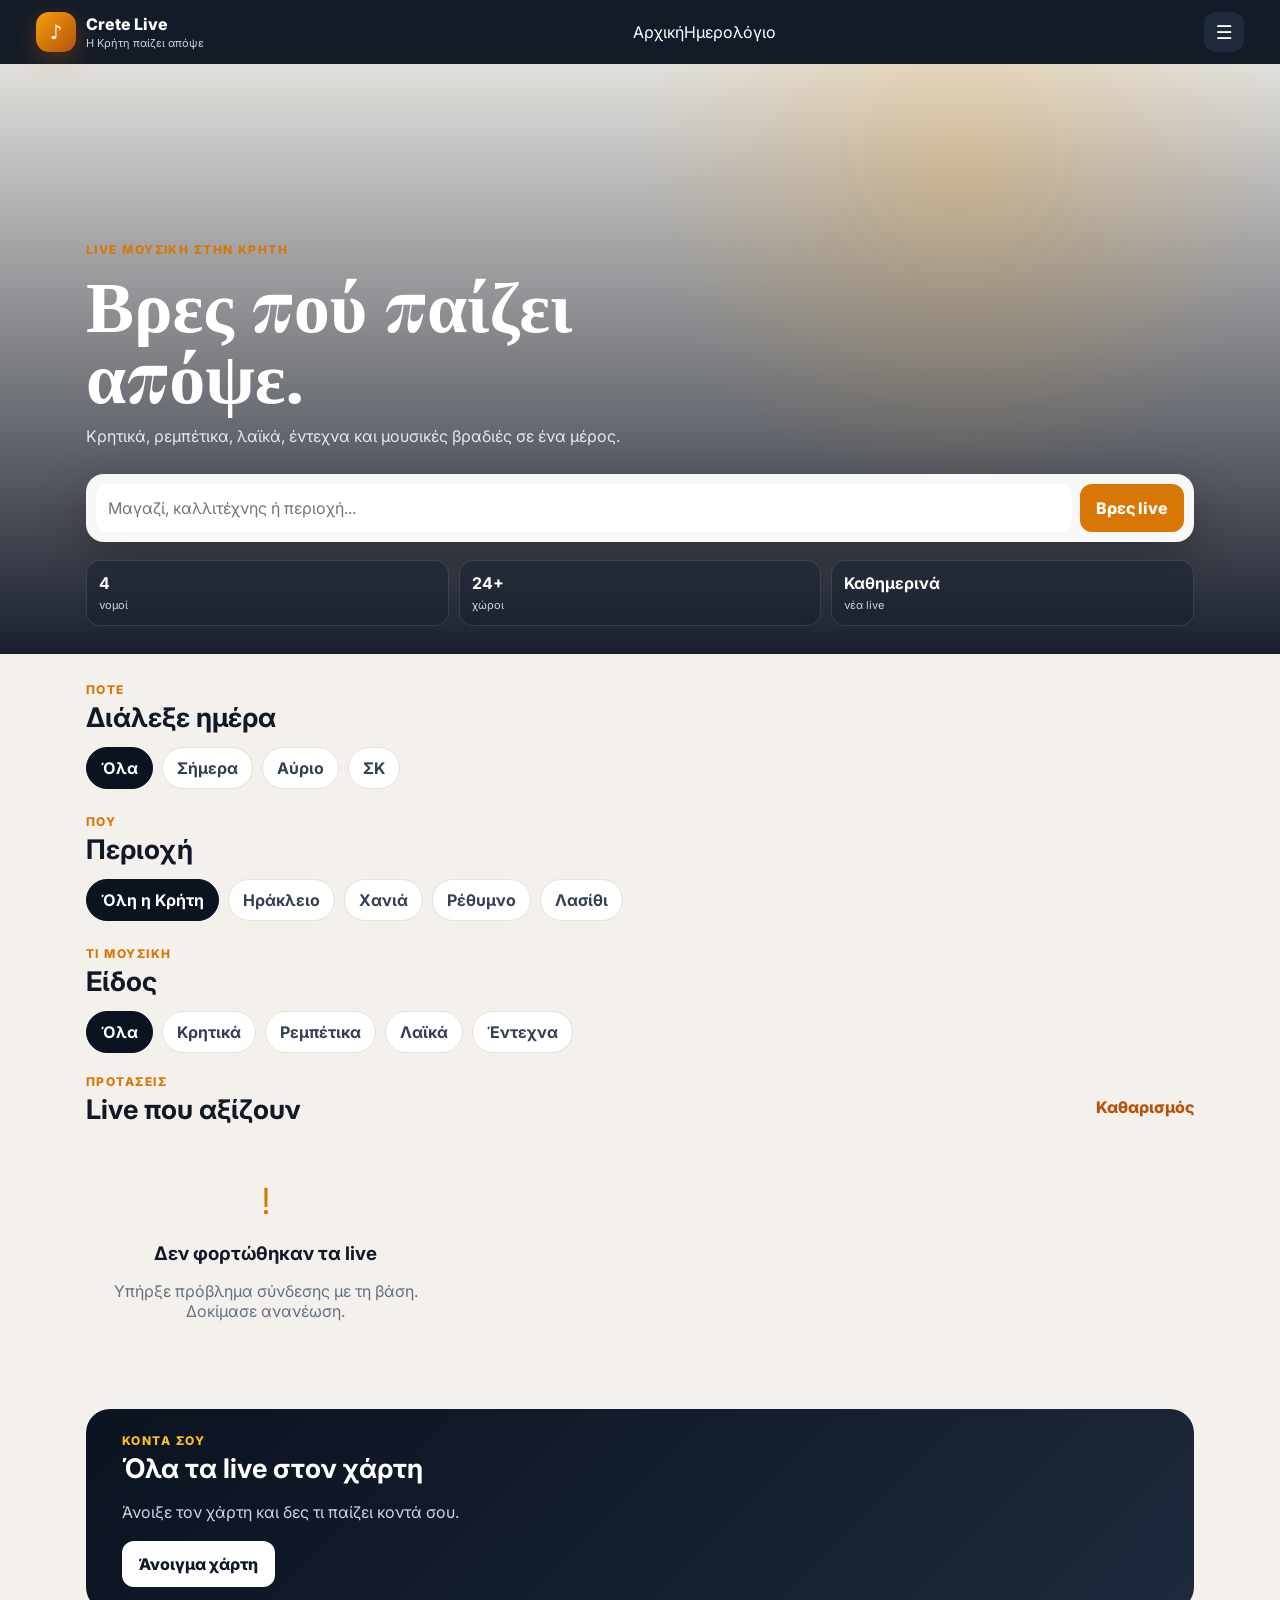
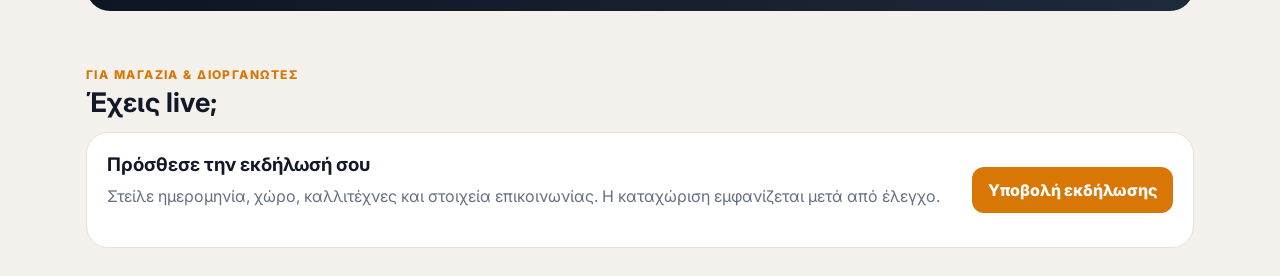
==== index.html @ 38cd1596 "Add desktop calendar navigation" ====
<!DOCTYPE html>
<html lang="el"><head><meta charset="UTF-8"/><meta name="viewport" content="width=device-width, initial-scale=1.0"/><meta name="theme-color" content="#0b1220"/><title>Crete Live — Ζωντανή μουσική στην Κρήτη</title><meta name="description" content="Βρες live μουσική, κρητικά, ρεμπέτικα, λαϊκά και έντεχνα σε όλη την Κρήτη."/><link rel="preconnect" href="https://fonts.googleapis.com"><link rel="preconnect" href="https://fonts.gstatic.com" crossorigin><link href="https://fonts.googleapis.com/css2?family=Inter:wght@400;500;600;700;800&family=Playfair+Display:wght@700;800&display=swap" rel="stylesheet"><link rel="stylesheet" href="style.css?v=5"/></head><body>
<header class="topbar"><a class="brand" href="#"><div class="brand-mark">♪</div><div><div class="brand-name">Crete Live</div><div class="brand-sub">Η Κρήτη παίζει απόψε</div></div></a><div class="desktop-nav"><a class="active" href="index.html">Αρχική</a><a href="calendar.html">Ημερολόγιο</a></div><button class="icon-btn" id="menuBtn" aria-label="Μενού">☰</button></header>
<main><section class="hero"><div class="hero-shade"></div><div class="hero-content"><span class="eyebrow">Live μουσική στην Κρήτη</span><h1>Βρες πού παίζει<br>απόψε.</h1><p>Κρητικά, ρεμπέτικα, λαϊκά, έντεχνα και μουσικές βραδιές σε ένα μέρος.</p><div class="search-card"><div class="search-row"><input id="searchInput" type="search" placeholder="Μαγαζί, καλλιτέχνης ή περιοχή..."/><button id="searchBtn">Βρες live</button></div></div><div class="hero-stats"><div><strong>4</strong><span>νομοί</span></div><div><strong>24+</strong><span>χώροι</span></div><div><strong>Καθημερινά</strong><span>νέα live</span></div></div></div></section>
<section class="section filter-section"><div class="section-head"><div><span class="kicker">Πότε</span><h2>Διάλεξε ημέρα</h2></div></div><div class="chips" id="dateChips"><button class="chip active" data-date="all">Όλα</button><button class="chip" data-date="Σήμερα">Σήμερα</button><button class="chip" data-date="Αύριο">Αύριο</button><button class="chip" data-date="Σαββατοκύριακο">ΣΚ</button></div><div class="section-head smaller"><div><span class="kicker">Πού</span><h2>Περιοχή</h2></div></div><div class="chips" id="regionChips"><button class="chip active" data-region="all">Όλη η Κρήτη</button><button class="chip" data-region="Ηράκλειο">Ηράκλειο</button><button class="chip" data-region="Χανιά">Χανιά</button><button class="chip" data-region="Ρέθυμνο">Ρέθυμνο</button><button class="chip" data-region="Λασίθι">Λασίθι</button></div><div class="section-head smaller"><div><span class="kicker">Τι μουσική</span><h2>Είδος</h2></div></div><div class="chips" id="genreChips"><button class="chip active" data-genre="all">Όλα</button><button class="chip" data-genre="Κρητικά">Κρητικά</button><button class="chip" data-genre="Ρεμπέτικα">Ρεμπέτικα</button><button class="chip" data-genre="Λαϊκά">Λαϊκά</button><button class="chip" data-genre="Έντεχνα">Έντεχνα</button></div></section>
<section class="section compact"><div class="section-head"><div><span class="kicker">Προτάσεις</span><h2 id="resultsTitle">Live που αξίζουν</h2></div><button class="text-btn" id="clearFilters">Καθαρισμός</button></div><div class="events" id="eventsContainer"></div><div id="emptyState" class="empty hidden"><div class="empty-icon">♪</div><h3>Δεν βρέθηκε live</h3><p>Δοκίμασε άλλη περιοχή, ημέρα ή είδος μουσικής.</p></div></section><section class="section map-cta"><div><span class="kicker light">Κοντά σου</span><h2>Όλα τα live στον χάρτη</h2><p>Άνοιξε τον χάρτη και δες τι παίζει κοντά σου.</p></div><a class="secondary-btn" href="https://www.google.com/maps/search/live+music+crete" target="_blank" rel="noopener">Άνοιγμα χάρτη</a></section><section class="section"><div class="section-head"><div><span class="kicker">Για μαγαζιά & διοργανωτές</span><h2>Έχεις live;</h2></div></div><div class="submit-card"><div><h3>Πρόσθεσε την εκδήλωσή σου</h3><p>Στείλε ημερομηνία, χώρο, καλλιτέχνες και στοιχεία επικοινωνίας. Η καταχώριση εμφανίζεται μετά από έλεγχο.</p></div><button class="primary-btn" id="submitEventBtn">Υποβολή εκδήλωσης</button></div></section></main>
<div class="modal-backdrop hidden" id="eventModal"><div class="modal"><button class="modal-close" id="modalClose" aria-label="Κλείσιμο">×</button><img id="modalImage" class="modal-image" alt=""><div class="modal-content"><span id="modalBadge" class="badge inline-badge"></span><h2 id="modalTitle"></h2><p id="modalVenue" class="modal-venue"></p><div class="detail-grid"><div><span>Ημέρα</span><strong id="modalDate"></strong></div><div><span>Ώρα</span><strong id="modalTime"></strong></div><div><span>Περιοχή</span><strong id="modalRegion"></strong></div><div><span>Είσοδος</span><strong id="modalPrice"></strong></div></div><p id="modalDescription" class="modal-description"></p><div class="modal-actions"><a id="mapsLink" class="primary-link" target="_blank" rel="noopener">Οδηγίες</a><a id="phoneLink" class="secondary-link">Κράτηση</a></div></div></div></div>
<nav class="bottom-nav"><button class="nav-item active"><span>⌂</span><small>Αρχική</small></button><button class="nav-item" id="bottomSearch"><span>⌕</span><small>Αναζήτηση</small></button><a class="nav-item" href="calendar.html"><span>▦</span><small>Ημερολόγιο</small></a><button class="nav-item"><span>♡</span><small>Αγαπημένα</small></button></nav><script src="app.js?v=6"></script><script>(()=>{const input=document.getElementById("searchInput"),suggestions=document.getElementById("searchSuggestions");if(!input||!suggestions)return;let activeIndex=-1;function getItems(){return Array.from(suggestions.querySelectorAll(".search-suggestion"));}function clearActive(){getItems().forEach(item=>{item.style.background="";item.removeAttribute("aria-selected");});activeIndex=-1;}function setActive(index){const items=getItems();if(!items.length)return;items.forEach(item=>{item.style.background="";item.removeAttribute("aria-selected");});activeIndex=(index+items.length)%items.length;const activeItem=items[activeIndex];activeItem.style.background="#fff8ee";activeItem.setAttribute("aria-selected","true");activeItem.scrollIntoView({block:"nearest"});}input.addEventListener("input",clearActive);input.addEventListener("keydown",event=>{const items=getItems();if(event.key==="ArrowDown"&&items.length){event.preventDefault();event.stopImmediatePropagation();setActive(activeIndex+1);return}if(event.key==="ArrowUp"&&items.length){event.preventDefault();event.stopImmediatePropagation();setActive(activeIndex<=0?items.length-1:activeIndex-1);return}if(event.key==="Enter"&&activeIndex>=0&&items[activeIndex]){event.preventDefault();event.stopImmediatePropagation();items[activeIndex].click();activeIndex=-1;return}if(event.key==="Escape")activeIndex=-1},true)})();</script></body></html>
---- style.css ----
*{box-sizing:border-box}:root{--bg:#f4f1ec;--card:#fff;--text:#111827;--muted:#667085;--accent:#d97706;--accent2:#b45309;--dark:#0b1220;--border:#e8e1d8;--soft:#fff8ee}html{scroll-behavior:smooth}body{margin:0;background:var(--bg);color:var(--text);font-family:Inter,system-ui,sans-serif;padding-bottom:88px}button,input,a{font:inherit}a{text-decoration:none;color:inherit}.topbar{position:sticky;top:0;z-index:30;display:flex;justify-content:space-between;align-items:center;padding:12px 18px;background:rgba(11,18,32,.96);color:#fff;backdrop-filter:blur(14px)}.brand{display:flex;gap:10px;align-items:center}.brand-mark{width:40px;height:40px;border-radius:13px;display:grid;place-items:center;background:linear-gradient(135deg,#f59e0b,#b45309);font-size:20px;font-weight:800;box-shadow:0 8px 24px rgba(217,119,6,.28)}.brand-name{font-weight:800}.brand-sub{font-size:11px;color:#cbd5e1;margin-top:2px}.icon-btn{border:0;background:#1e293b;color:#fff;width:40px;height:40px;border-radius:12px;font-size:19px}.hero{position:relative;min-height:520px;display:flex;align-items:flex-end;background:linear-gradient(180deg,rgba(11,18,32,.08),rgba(11,18,32,.94)),url('https://images.unsplash.com/photo-1493225457124-a3eb161ffa5f?auto=format&fit=crop&w=1500&q=85') center/cover no-repeat;color:#fff}.hero-shade{position:absolute;inset:0;background:radial-gradient(circle at 75% 18%,rgba(245,158,11,.22),transparent 30%)}.hero-content{position:relative;padding:42px 18px 28px;max-width:820px;width:100%}.eyebrow,.kicker{display:block;font-size:12px;font-weight:800;text-transform:uppercase;letter-spacing:.12em;color:var(--accent)}.hero h1{font-family:"Playfair Display",serif;font-size:50px;line-height:.98;margin:10px 0 14px}.hero p{font-size:16px;line-height:1.62;color:#e2e8f0;max-width:650px}.search-card{position:relative;margin-top:24px;padding:10px;border-radius:18px;background:rgba(255,255,255,.96);box-shadow:0 18px 50px rgba(0,0,0,.28)}.search-row{display:flex;gap:8px}.search-row input{min-width:0;flex:1;border:0;border-radius:12px;padding:14px 12px;outline:none;background:#fff}.search-row button,.primary-btn{border:0;border-radius:12px;padding:0 16px;background:var(--accent);color:#fff;font-weight:800}.search-suggestions{position:absolute;left:10px;right:10px;top:calc(100% + 7px);z-index:60;background:#fff;color:var(--text);border:1px solid var(--border);border-radius:16px;overflow:hidden;box-shadow:0 18px 45px rgba(2,6,23,.28);max-height:360px;overflow-y:auto}.search-suggestion{width:100%;border:0;border-bottom:1px solid #eee;background:#fff;display:flex;align-items:center;gap:12px;text-align:left;padding:13px 14px;cursor:pointer}.search-suggestion:last-child{border-bottom:0}.search-suggestion:hover,.search-suggestion:focus{background:#fff8ee;outline:none}.search-suggestion-type{flex:0 0 auto;padding:5px 7px;border-radius:7px;background:#f2f4f7;color:#475467;font-size:10px;font-weight:800;letter-spacing:.04em}.search-suggestion-label{font-size:14px;font-weight:700;line-height:1.35}.type-καλλιτέχνης{background:#fff3e2;color:#92400e}.type-περιοχή{background:#eef4ff;color:#3538cd}.type-χώρος{background:#ecfdf3;color:#027a48}.type-live{background:#f4f3ff;color:#5925dc}.type-είδος{background:#fdf2fa;color:#c11574}.hero-stats{display:grid;grid-template-columns:repeat(3,1fr);gap:10px;margin-top:18px}.hero-stats>div{padding:12px;border:1px solid rgba(255,255,255,.12);border-radius:14px;background:rgba(15,23,42,.35);backdrop-filter:blur(8px)}.hero-stats strong{display:block;font-size:16px}.hero-stats span{font-size:11px;color:#cbd5e1}.section{padding:28px 18px}.filter-section{padding-bottom:10px}.compact{padding-top:8px}.section-head{display:flex;justify-content:space-between;align-items:end;gap:12px;margin-bottom:14px}.section-head.smaller{margin-top:22px}.section h2{margin:5px 0 0;font-size:27px;line-height:1.15}.chips{display:flex;gap:9px;overflow:auto;padding-bottom:3px;scrollbar-width:none}.chips::-webkit-scrollbar{display:none}.chip{flex:0 0 auto;border:1px solid var(--border);background:#fff;color:#344054;padding:10px 14px;border-radius:999px;font-weight:700}.chip.active{background:var(--dark);color:#fff;border-color:var(--dark)}.text-btn{border:0;background:none;color:var(--accent2);font-weight:800;padding:8px 0}.events{display:grid;gap:15px}.event-card{background:var(--card);border:1px solid var(--border);border-radius:22px;overflow:hidden;box-shadow:0 10px 28px rgba(15,23,42,.06);transition:.2s transform}.event-card:active{transform:scale(.99)}.event-image-wrap{position:relative;height:200px;overflow:hidden}.event-image{width:100%;height:100%;object-fit:cover}.badge{position:absolute;left:12px;top:12px;background:rgba(11,18,32,.9);color:#fff;padding:7px 10px;border-radius:999px;font-size:12px;font-weight:800}.fav{position:absolute;right:12px;top:12px;border:0;width:40px;height:40px;border-radius:50%;background:rgba(255,255,255,.94);font-size:20px}.event-body{padding:16px}.event-meta{display:flex;justify-content:space-between;gap:10px;color:var(--muted);font-size:12px;font-weight:800}.event-title{font-size:20px;margin:8px 0 6px}.event-venue{color:#475467;margin:0 0 12px}.event-footer{display:flex;justify-content:space-between;align-items:center;border-top:1px solid #eee;padding-top:12px}.price{font-weight:800}.details-btn{border:0;background:#fff3e2;color:#92400e;padding:9px 12px;border-radius:10px;font-weight:800}.map-cta{margin:4px 18px 28px;padding:24px;border-radius:24px;background:linear-gradient(135deg,#0b1220,#1e293b);color:#fff}.map-cta p{color:#cbd5e1;line-height:1.55}.kicker.light{color:#fbbf24}.secondary-btn{display:inline-block;border:1px solid rgba(255,255,255,.2);background:#fff;color:#0f172a;padding:12px 16px;border-radius:12px;font-weight:800}.submit-card{background:#fff;border:1px solid var(--border);border-radius:22px;padding:20px}.submit-card h3{margin:0 0 8px}.submit-card p{margin:0 0 18px;color:var(--muted);line-height:1.55}.primary-btn{height:46px}.empty{text-align:center;padding:40px 15px;color:var(--muted)}.empty-icon{font-size:36px;color:var(--accent)}.empty h3{color:var(--text);margin-bottom:5px}.hidden{display:none!important}.bottom-nav{position:fixed;left:0;right:0;bottom:0;z-index:30;display:grid;grid-template-columns:repeat(4,1fr);padding:8px 8px max(8px,env(safe-area-inset-bottom));background:rgba(255,255,255,.97);border-top:1px solid #e5e7eb;backdrop-filter:blur(10px)}.nav-item{border:0;background:none;color:#98a2b3;display:grid;gap:2px;place-items:center}.nav-item span{font-size:22px}.nav-item small{font-size:10px;font-weight:700}.nav-item.active{color:var(--accent2)}.modal-backdrop{position:fixed;inset:0;z-index:100;background:rgba(2,6,23,.72);display:flex;align-items:flex-end;justify-content:center;padding:0}.modal{position:relative;background:#fff;width:100%;max-height:92vh;overflow:auto;border-radius:26px 26px 0 0}.modal-close{position:absolute;right:14px;top:14px;z-index:2;border:0;background:rgba(255,255,255,.95);width:40px;height:40px;border-radius:50%;font-size:28px;line-height:1}.modal-image{width:100%;height:240px;object-fit:cover}.modal-content{padding:20px}.inline-badge{position:static;display:inline-flex;margin-bottom:10px}.modal h2{margin:0 0 6px;font-size:27px}.modal-venue{margin:0 0 18px;color:#667085}.detail-grid{display:grid;grid-template-columns:1fr 1fr;gap:10px}.detail-grid>div{background:#f8fafc;border-radius:14px;padding:12px}.detail-grid span{display:block;color:#667085;font-size:11px;margin-bottom:4px}.detail-grid strong{font-size:14px}.modal-description{line-height:1.65;color:#475467}.modal-actions{display:grid;grid-template-columns:1fr 1fr;gap:10px;margin-top:18px}.primary-link,.secondary-link{display:grid;place-items:center;padding:13px;border-radius:12px;font-weight:800}.primary-link{background:var(--accent);color:#fff}.secondary-link{background:#0f172a;color:#fff}
.calendar-home-link{font-size:13px;font-weight:800;color:#fbbf24}.calendar-hero{background:linear-gradient(135deg,#0b1220,#1e293b);color:#fff;padding:36px 18px 54px}.calendar-hero h1{font-family:"Playfair Display",serif;font-size:42px;margin:8px 0 10px}.calendar-hero p{margin:0;color:#cbd5e1;line-height:1.6}.calendar-shell{position:relative;margin:-26px 14px 0;background:#fff;border:1px solid var(--border);border-radius:24px;padding:16px 12px 18px;box-shadow:0 18px 44px rgba(15,23,42,.1)}.calendar-toolbar{display:grid;grid-template-columns:44px 1fr 44px;align-items:center;gap:8px}.calendar-month-wrap{text-align:center}.calendar-month-wrap .kicker{font-size:9px}.calendar-month-wrap h2{margin:3px 0;text-transform:capitalize;font-size:20px}.calendar-arrow{width:42px;height:42px;border:1px solid var(--border);border-radius:13px;background:#fff;color:var(--dark);font-size:29px;line-height:1;cursor:pointer}.today-btn{display:block;margin:10px auto 14px;border:0;background:var(--soft);color:var(--accent2);font-weight:800;border-radius:999px;padding:8px 14px}.calendar-weekdays,.calendar-grid{display:grid;grid-template-columns:repeat(7,1fr);gap:4px}.calendar-weekdays{margin-bottom:5px}.calendar-weekdays span{text-align:center;font-size:9px;font-weight:800;color:#98a2b3;padding:7px 0}.calendar-day{position:relative;min-width:0;height:58px;border:1px solid transparent;border-radius:13px;background:#fafafa;color:var(--text);display:flex;flex-direction:column;align-items:center;justify-content:center;gap:4px;padding:3px;cursor:pointer}.calendar-day.blank{background:transparent;cursor:default}.day-number{font-size:14px;font-weight:800}.live-count{font-size:8px;font-weight:800;color:var(--accent2);white-space:nowrap}.calendar-day.past{color:#98a2b3;background:#f7f7f7}.calendar-day.past .live-count{color:#98a2b3}.calendar-day.today{border-color:var(--accent);box-shadow:inset 0 0 0 1px var(--accent)}.calendar-day.selected{background:var(--dark);color:#fff;border-color:var(--dark)}.calendar-day.selected .live-count{color:#fbbf24}.calendar-results{padding-top:24px}.calendar-results .section-head{align-items:flex-start}.calendar-results #selectedDateTitle{text-transform:capitalize;font-size:24px}.past-event{opacity:.72}.past-event .event-image{filter:saturate(.55)}.calendar-event-state{font-size:12px;font-weight:800;color:var(--accent2)}.past-event .calendar-event-state{color:#667085}
@media(min-width:760px){body{padding-bottom:0}.topbar{padding-left:36px;padding-right:36px}.hero-content,.section{padding-left:36px;padding-right:36px}.hero{min-height:590px}.hero h1{font-size:72px}.events{grid-template-columns:repeat(2,1fr)}.bottom-nav{display:none}.map-cta{margin-left:36px;margin-right:36px}.submit-card{display:flex;justify-content:space-between;align-items:center;gap:20px}.modal{max-width:650px;border-radius:26px;margin-bottom:30px}.modal-backdrop{align-items:center;padding:20px}.calendar-hero{padding:52px 36px 70px}.calendar-hero>*{max-width:1108px;margin-left:auto;margin-right:auto}.calendar-hero h1{font-size:58px;margin-top:8px;margin-bottom:10px}.calendar-shell{max-width:900px;margin:-35px auto 0;padding:24px}.calendar-day{height:88px}.day-number{font-size:17px}.live-count{font-size:10px}.calendar-results{max-width:1108px;margin:auto}}
@media(min-width:1100px){.hero-content,.section{max-width:1180px;width:100%;margin-left:auto;margin-right:auto}.events{grid-template-columns:repeat(3,1fr)}.map-cta{max-width:1108px;margin-left:auto;margin-right:auto}}
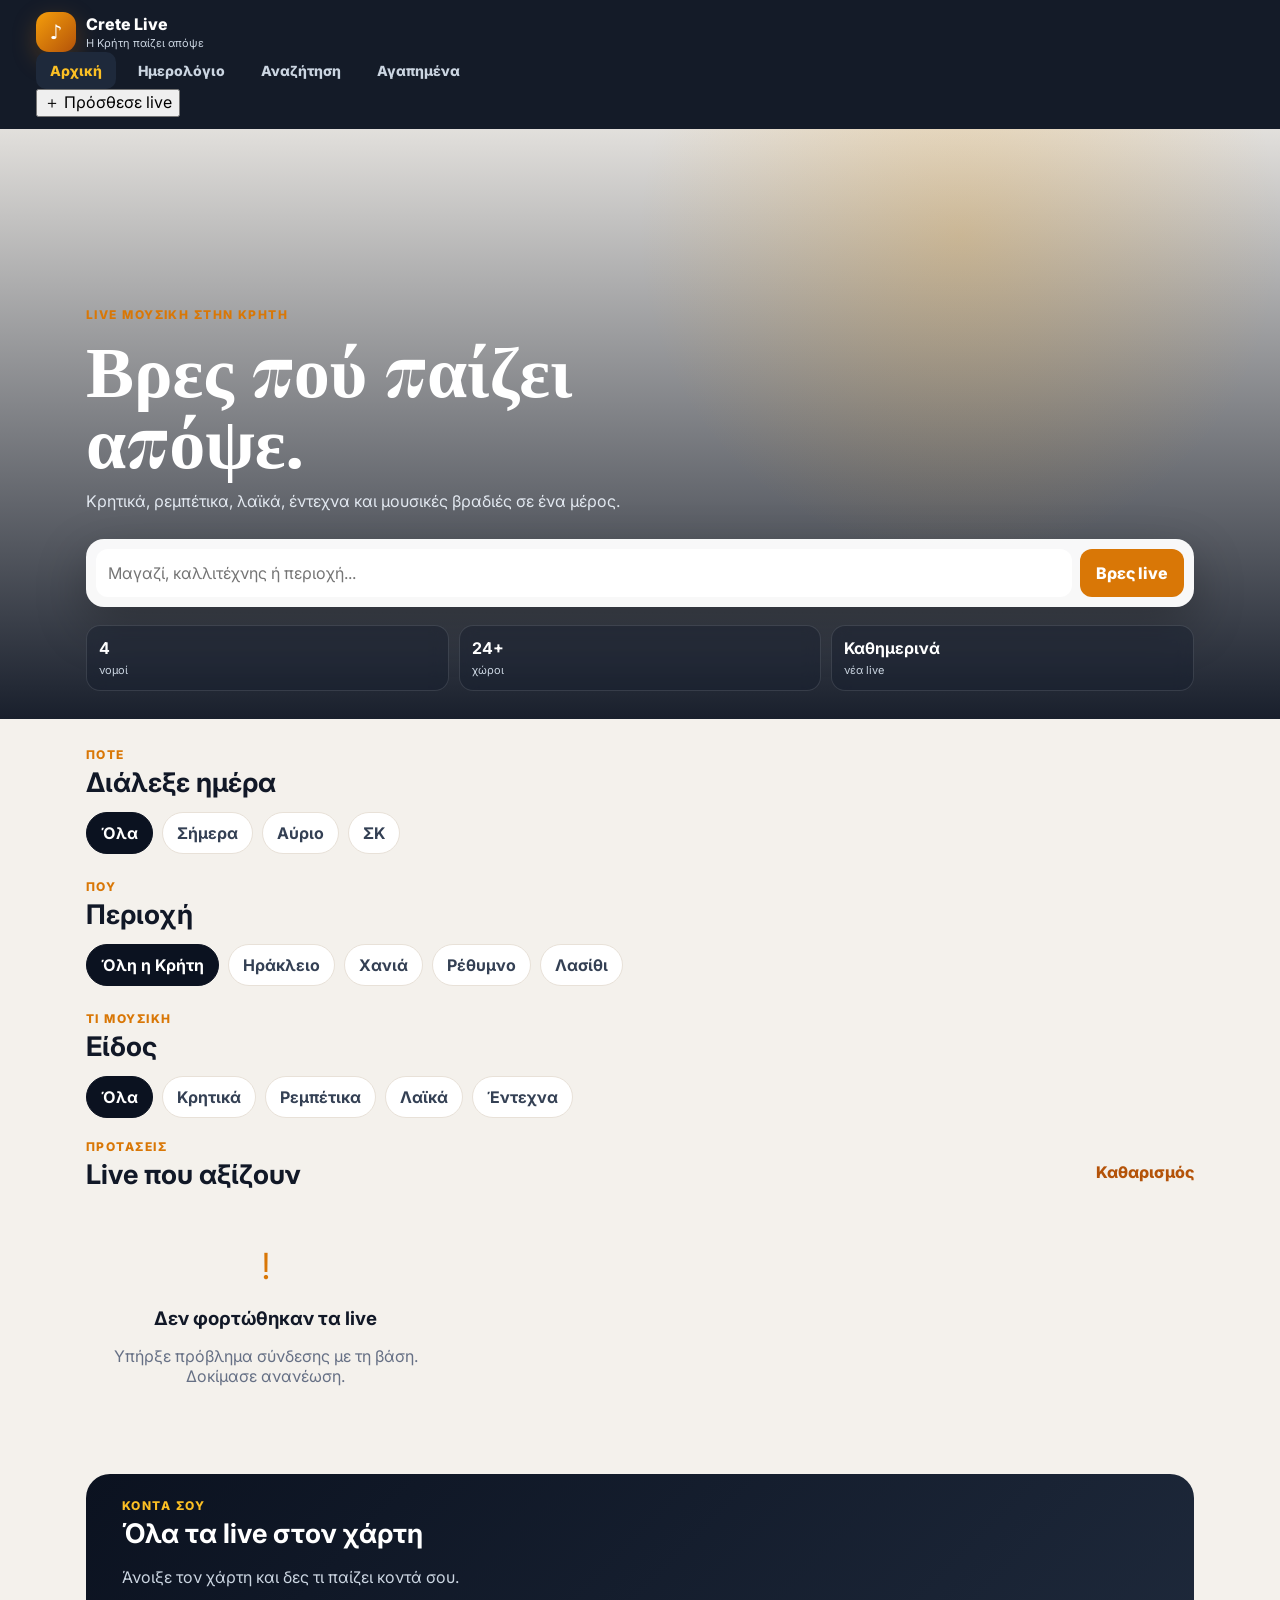
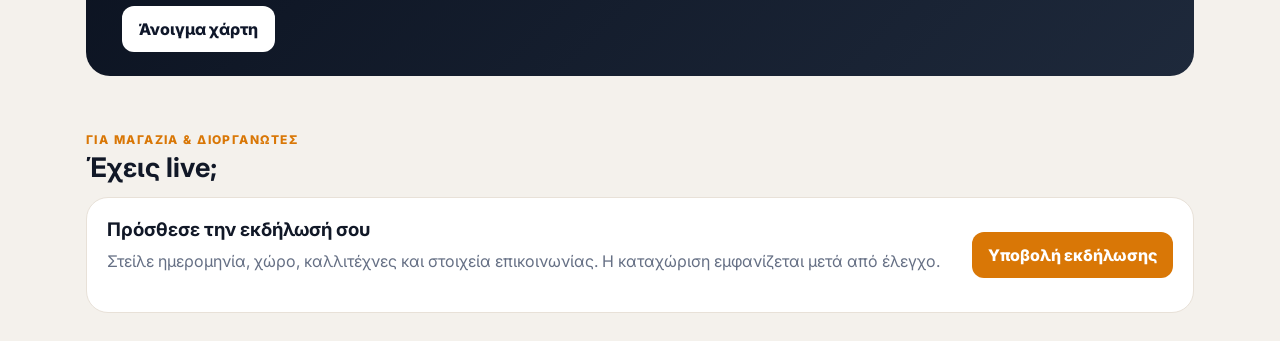
==== commit 082b3244: "Refine desktop navigation layout" ====
--- a/index.html
+++ b/index.html
@@ -1,8 +1,8 @@
 <!DOCTYPE html>
-<html lang="el"><head><meta charset="UTF-8"/><meta name="viewport" content="width=device-width, initial-scale=1.0"/><meta name="theme-color" content="#0b1220"/><title>Crete Live — Ζωντανή μουσική στην Κρήτη</title><meta name="description" content="Βρες live μουσική, κρητικά, ρεμπέτικα, λαϊκά και έντεχνα σε όλη την Κρήτη."/><link rel="preconnect" href="https://fonts.googleapis.com"><link rel="preconnect" href="https://fonts.gstatic.com" crossorigin><link href="https://fonts.googleapis.com/css2?family=Inter:wght@400;500;600;700;800&family=Playfair+Display:wght@700;800&display=swap" rel="stylesheet"><link rel="stylesheet" href="style.css?v=5"/></head><body>
-<header class="topbar"><a class="brand" href="#"><div class="brand-mark">♪</div><div><div class="brand-name">Crete Live</div><div class="brand-sub">Η Κρήτη παίζει απόψε</div></div></a><div class="desktop-nav"><a class="active" href="index.html">Αρχική</a><a href="calendar.html">Ημερολόγιο</a></div><button class="icon-btn" id="menuBtn" aria-label="Μενού">☰</button></header>
+<html lang="el"><head><meta charset="UTF-8"/><meta name="viewport" content="width=device-width, initial-scale=1.0"/><meta name="theme-color" content="#0b1220"/><title>Crete Live — Ζωντανή μουσική στην Κρήτη</title><meta name="description" content="Βρες live μουσική, κρητικά, ρεμπέτικα, λαϊκά και έντεχνα σε όλη την Κρήτη."/><link rel="preconnect" href="https://fonts.googleapis.com"><link rel="preconnect" href="https://fonts.gstatic.com" crossorigin><link href="https://fonts.googleapis.com/css2?family=Inter:wght@400;500;600;700;800&family=Playfair+Display:wght@700;800&display=swap" rel="stylesheet"><link rel="stylesheet" href="style.css?v=6"/></head><body>
+<header class="topbar"><div class="topbar-inner"><a class="brand" href="index.html"><div class="brand-mark">♪</div><div><div class="brand-name">Crete Live</div><div class="brand-sub">Η Κρήτη παίζει απόψε</div></div></a><nav class="desktop-nav" aria-label="Κύρια πλοήγηση"><a class="active" href="index.html">Αρχική</a><a href="calendar.html">Ημερολόγιο</a><a href="#searchInput">Αναζήτηση</a><a href="#">Αγαπημένα</a></nav><button class="header-cta" id="headerSubmitEvent" type="button">＋ Πρόσθεσε live</button><button class="icon-btn" id="menuBtn" aria-label="Μενού">☰</button></div></header>
 <main><section class="hero"><div class="hero-shade"></div><div class="hero-content"><span class="eyebrow">Live μουσική στην Κρήτη</span><h1>Βρες πού παίζει<br>απόψε.</h1><p>Κρητικά, ρεμπέτικα, λαϊκά, έντεχνα και μουσικές βραδιές σε ένα μέρος.</p><div class="search-card"><div class="search-row"><input id="searchInput" type="search" placeholder="Μαγαζί, καλλιτέχνης ή περιοχή..."/><button id="searchBtn">Βρες live</button></div></div><div class="hero-stats"><div><strong>4</strong><span>νομοί</span></div><div><strong>24+</strong><span>χώροι</span></div><div><strong>Καθημερινά</strong><span>νέα live</span></div></div></div></section>
 <section class="section filter-section"><div class="section-head"><div><span class="kicker">Πότε</span><h2>Διάλεξε ημέρα</h2></div></div><div class="chips" id="dateChips"><button class="chip active" data-date="all">Όλα</button><button class="chip" data-date="Σήμερα">Σήμερα</button><button class="chip" data-date="Αύριο">Αύριο</button><button class="chip" data-date="Σαββατοκύριακο">ΣΚ</button></div><div class="section-head smaller"><div><span class="kicker">Πού</span><h2>Περιοχή</h2></div></div><div class="chips" id="regionChips"><button class="chip active" data-region="all">Όλη η Κρήτη</button><button class="chip" data-region="Ηράκλειο">Ηράκλειο</button><button class="chip" data-region="Χανιά">Χανιά</button><button class="chip" data-region="Ρέθυμνο">Ρέθυμνο</button><button class="chip" data-region="Λασίθι">Λασίθι</button></div><div class="section-head smaller"><div><span class="kicker">Τι μουσική</span><h2>Είδος</h2></div></div><div class="chips" id="genreChips"><button class="chip active" data-genre="all">Όλα</button><button class="chip" data-genre="Κρητικά">Κρητικά</button><button class="chip" data-genre="Ρεμπέτικα">Ρεμπέτικα</button><button class="chip" data-genre="Λαϊκά">Λαϊκά</button><button class="chip" data-genre="Έντεχνα">Έντεχνα</button></div></section>
 <section class="section compact"><div class="section-head"><div><span class="kicker">Προτάσεις</span><h2 id="resultsTitle">Live που αξίζουν</h2></div><button class="text-btn" id="clearFilters">Καθαρισμός</button></div><div class="events" id="eventsContainer"></div><div id="emptyState" class="empty hidden"><div class="empty-icon">♪</div><h3>Δεν βρέθηκε live</h3><p>Δοκίμασε άλλη περιοχή, ημέρα ή είδος μουσικής.</p></div></section><section class="section map-cta"><div><span class="kicker light">Κοντά σου</span><h2>Όλα τα live στον χάρτη</h2><p>Άνοιξε τον χάρτη και δες τι παίζει κοντά σου.</p></div><a class="secondary-btn" href="https://www.google.com/maps/search/live+music+crete" target="_blank" rel="noopener">Άνοιγμα χάρτη</a></section><section class="section"><div class="section-head"><div><span class="kicker">Για μαγαζιά & διοργανωτές</span><h2>Έχεις live;</h2></div></div><div class="submit-card"><div><h3>Πρόσθεσε την εκδήλωσή σου</h3><p>Στείλε ημερομηνία, χώρο, καλλιτέχνες και στοιχεία επικοινωνίας. Η καταχώριση εμφανίζεται μετά από έλεγχο.</p></div><button class="primary-btn" id="submitEventBtn">Υποβολή εκδήλωσης</button></div></section></main>
 <div class="modal-backdrop hidden" id="eventModal"><div class="modal"><button class="modal-close" id="modalClose" aria-label="Κλείσιμο">×</button><img id="modalImage" class="modal-image" alt=""><div class="modal-content"><span id="modalBadge" class="badge inline-badge"></span><h2 id="modalTitle"></h2><p id="modalVenue" class="modal-venue"></p><div class="detail-grid"><div><span>Ημέρα</span><strong id="modalDate"></strong></div><div><span>Ώρα</span><strong id="modalTime"></strong></div><div><span>Περιοχή</span><strong id="modalRegion"></strong></div><div><span>Είσοδος</span><strong id="modalPrice"></strong></div></div><p id="modalDescription" class="modal-description"></p><div class="modal-actions"><a id="mapsLink" class="primary-link" target="_blank" rel="noopener">Οδηγίες</a><a id="phoneLink" class="secondary-link">Κράτηση</a></div></div></div></div>
-<nav class="bottom-nav"><button class="nav-item active"><span>⌂</span><small>Αρχική</small></button><button class="nav-item" id="bottomSearch"><span>⌕</span><small>Αναζήτηση</small></button><a class="nav-item" href="calendar.html"><span>▦</span><small>Ημερολόγιο</small></a><button class="nav-item"><span>♡</span><small>Αγαπημένα</small></button></nav><script src="app.js?v=6"></script><script>(()=>{const input=document.getElementById("searchInput"),suggestions=document.getElementById("searchSuggestions");if(!input||!suggestions)return;let activeIndex=-1;function getItems(){return Array.from(suggestions.querySelectorAll(".search-suggestion"));}function clearActive(){getItems().forEach(item=>{item.style.background="";item.removeAttribute("aria-selected");});activeIndex=-1;}function setActive(index){const items=getItems();if(!items.length)return;items.forEach(item=>{item.style.background="";item.removeAttribute("aria-selected");});activeIndex=(index+items.length)%items.length;const activeItem=items[activeIndex];activeItem.style.background="#fff8ee";activeItem.setAttribute("aria-selected","true");activeItem.scrollIntoView({block:"nearest"});}input.addEventListener("input",clearActive);input.addEventListener("keydown",event=>{const items=getItems();if(event.key==="ArrowDown"&&items.length){event.preventDefault();event.stopImmediatePropagation();setActive(activeIndex+1);return}if(event.key==="ArrowUp"&&items.length){event.preventDefault();event.stopImmediatePropagation();setActive(activeIndex<=0?items.length-1:activeIndex-1);return}if(event.key==="Enter"&&activeIndex>=0&&items[activeIndex]){event.preventDefault();event.stopImmediatePropagation();items[activeIndex].click();activeIndex=-1;return}if(event.key==="Escape")activeIndex=-1},true)})();</script></body></html>+<nav class="bottom-nav"><button class="nav-item active"><span>⌂</span><small>Αρχική</small></button><button class="nav-item" id="bottomSearch"><span>⌕</span><small>Αναζήτηση</small></button><a class="nav-item" href="calendar.html"><span>▦</span><small>Ημερολόγιο</small></a><button class="nav-item"><span>♡</span><small>Αγαπημένα</small></button></nav><script src="app.js?v=6"></script><script>(()=>{const headerSubmit=document.getElementById("headerSubmitEvent"),submit=document.getElementById("submitEventBtn");if(headerSubmit&&submit)headerSubmit.addEventListener("click",()=>{submit.scrollIntoView({behavior:"smooth",block:"center"})});const input=document.getElementById("searchInput"),suggestions=document.getElementById("searchSuggestions");if(!input||!suggestions)return;let activeIndex=-1;function getItems(){return Array.from(suggestions.querySelectorAll(".search-suggestion"))}function clearActive(){getItems().forEach(item=>{item.style.background="";item.removeAttribute("aria-selected")});activeIndex=-1}function setActive(index){const items=getItems();if(!items.length)return;items.forEach(item=>{item.style.background="";item.removeAttribute("aria-selected")});activeIndex=(index+items.length)%items.length;const activeItem=items[activeIndex];activeItem.style.background="#fff8ee";activeItem.setAttribute("aria-selected","true");activeItem.scrollIntoView({block:"nearest"})}input.addEventListener("input",clearActive);input.addEventListener("keydown",event=>{const items=getItems();if(event.key==="ArrowDown"&&items.length){event.preventDefault();event.stopImmediatePropagation();setActive(activeIndex+1);return}if(event.key==="ArrowUp"&&items.length){event.preventDefault();event.stopImmediatePropagation();setActive(activeIndex<=0?items.length-1:activeIndex-1);return}if(event.key==="Enter"&&activeIndex>=0&&items[activeIndex]){event.preventDefault();event.stopImmediatePropagation();items[activeIndex].click();activeIndex=-1;return}if(event.key==="Escape")activeIndex=-1},true)})();</script></body></html>
--- a/style.css
+++ b/style.css
@@ -1,4 +1 @@
-*{box-sizing:border-box}:root{--bg:#f4f1ec;--card:#fff;--text:#111827;--muted:#667085;--accent:#d97706;--accent2:#b45309;--dark:#0b1220;--border:#e8e1d8;--soft:#fff8ee}html{scroll-behavior:smooth}body{margin:0;background:var(--bg);color:var(--text);font-family:Inter,system-ui,sans-serif;padding-bottom:88px}button,input,a{font:inherit}a{text-decoration:none;color:inherit}.topbar{position:sticky;top:0;z-index:30;display:flex;justify-content:space-between;align-items:center;padding:12px 18px;background:rgba(11,18,32,.96);color:#fff;backdrop-filter:blur(14px)}.brand{display:flex;gap:10px;align-items:center}.brand-mark{width:40px;height:40px;border-radius:13px;display:grid;place-items:center;background:linear-gradient(135deg,#f59e0b,#b45309);font-size:20px;font-weight:800;box-shadow:0 8px 24px rgba(217,119,6,.28)}.brand-name{font-weight:800}.brand-sub{font-size:11px;color:#cbd5e1;margin-top:2px}.icon-btn{border:0;background:#1e293b;color:#fff;width:40px;height:40px;border-radius:12px;font-size:19px}.hero{position:relative;min-height:520px;display:flex;align-items:flex-end;background:linear-gradient(180deg,rgba(11,18,32,.08),rgba(11,18,32,.94)),url('https://images.unsplash.com/photo-1493225457124-a3eb161ffa5f?auto=format&fit=crop&w=1500&q=85') center/cover no-repeat;color:#fff}.hero-shade{position:absolute;inset:0;background:radial-gradient(circle at 75% 18%,rgba(245,158,11,.22),transparent 30%)}.hero-content{position:relative;padding:42px 18px 28px;max-width:820px;width:100%}.eyebrow,.kicker{display:block;font-size:12px;font-weight:800;text-transform:uppercase;letter-spacing:.12em;color:var(--accent)}.hero h1{font-family:"Playfair Display",serif;font-size:50px;line-height:.98;margin:10px 0 14px}.hero p{font-size:16px;line-height:1.62;color:#e2e8f0;max-width:650px}.search-card{position:relative;margin-top:24px;padding:10px;border-radius:18px;background:rgba(255,255,255,.96);box-shadow:0 18px 50px rgba(0,0,0,.28)}.search-row{display:flex;gap:8px}.search-row input{min-width:0;flex:1;border:0;border-radius:12px;padding:14px 12px;outline:none;background:#fff}.search-row button,.primary-btn{border:0;border-radius:12px;padding:0 16px;background:var(--accent);color:#fff;font-weight:800}.search-suggestions{position:absolute;left:10px;right:10px;top:calc(100% + 7px);z-index:60;background:#fff;color:var(--text);border:1px solid var(--border);border-radius:16px;overflow:hidden;box-shadow:0 18px 45px rgba(2,6,23,.28);max-height:360px;overflow-y:auto}.search-suggestion{width:100%;border:0;border-bottom:1px solid #eee;background:#fff;display:flex;align-items:center;gap:12px;text-align:left;padding:13px 14px;cursor:pointer}.search-suggestion:last-child{border-bottom:0}.search-suggestion:hover,.search-suggestion:focus{background:#fff8ee;outline:none}.search-suggestion-type{flex:0 0 auto;padding:5px 7px;border-radius:7px;background:#f2f4f7;color:#475467;font-size:10px;font-weight:800;letter-spacing:.04em}.search-suggestion-label{font-size:14px;font-weight:700;line-height:1.35}.type-καλλιτέχνης{background:#fff3e2;color:#92400e}.type-περιοχή{background:#eef4ff;color:#3538cd}.type-χώρος{background:#ecfdf3;color:#027a48}.type-live{background:#f4f3ff;color:#5925dc}.type-είδος{background:#fdf2fa;color:#c11574}.hero-stats{display:grid;grid-template-columns:repeat(3,1fr);gap:10px;margin-top:18px}.hero-stats>div{padding:12px;border:1px solid rgba(255,255,255,.12);border-radius:14px;background:rgba(15,23,42,.35);backdrop-filter:blur(8px)}.hero-stats strong{display:block;font-size:16px}.hero-stats span{font-size:11px;color:#cbd5e1}.section{padding:28px 18px}.filter-section{padding-bottom:10px}.compact{padding-top:8px}.section-head{display:flex;justify-content:space-between;align-items:end;gap:12px;margin-bottom:14px}.section-head.smaller{margin-top:22px}.section h2{margin:5px 0 0;font-size:27px;line-height:1.15}.chips{display:flex;gap:9px;overflow:auto;padding-bottom:3px;scrollbar-width:none}.chips::-webkit-scrollbar{display:none}.chip{flex:0 0 auto;border:1px solid var(--border);background:#fff;color:#344054;padding:10px 14px;border-radius:999px;font-weight:700}.chip.active{background:var(--dark);color:#fff;border-color:var(--dark)}.text-btn{border:0;background:none;color:var(--accent2);font-weight:800;padding:8px 0}.events{display:grid;gap:15px}.event-card{background:var(--card);border:1px solid var(--border);border-radius:22px;overflow:hidden;box-shadow:0 10px 28px rgba(15,23,42,.06);transition:.2s transform}.event-card:active{transform:scale(.99)}.event-image-wrap{position:relative;height:200px;overflow:hidden}.event-image{width:100%;height:100%;object-fit:cover}.badge{position:absolute;left:12px;top:12px;background:rgba(11,18,32,.9);color:#fff;padding:7px 10px;border-radius:999px;font-size:12px;font-weight:800}.fav{position:absolute;right:12px;top:12px;border:0;width:40px;height:40px;border-radius:50%;background:rgba(255,255,255,.94);font-size:20px}.event-body{padding:16px}.event-meta{display:flex;justify-content:space-between;gap:10px;color:var(--muted);font-size:12px;font-weight:800}.event-title{font-size:20px;margin:8px 0 6px}.event-venue{color:#475467;margin:0 0 12px}.event-footer{display:flex;justify-content:space-between;align-items:center;border-top:1px solid #eee;padding-top:12px}.price{font-weight:800}.details-btn{border:0;background:#fff3e2;color:#92400e;padding:9px 12px;border-radius:10px;font-weight:800}.map-cta{margin:4px 18px 28px;padding:24px;border-radius:24px;background:linear-gradient(135deg,#0b1220,#1e293b);color:#fff}.map-cta p{color:#cbd5e1;line-height:1.55}.kicker.light{color:#fbbf24}.secondary-btn{display:inline-block;border:1px solid rgba(255,255,255,.2);background:#fff;color:#0f172a;padding:12px 16px;border-radius:12px;font-weight:800}.submit-card{background:#fff;border:1px solid var(--border);border-radius:22px;padding:20px}.submit-card h3{margin:0 0 8px}.submit-card p{margin:0 0 18px;color:var(--muted);line-height:1.55}.primary-btn{height:46px}.empty{text-align:center;padding:40px 15px;color:var(--muted)}.empty-icon{font-size:36px;color:var(--accent)}.empty h3{color:var(--text);margin-bottom:5px}.hidden{display:none!important}.bottom-nav{position:fixed;left:0;right:0;bottom:0;z-index:30;display:grid;grid-template-columns:repeat(4,1fr);padding:8px 8px max(8px,env(safe-area-inset-bottom));background:rgba(255,255,255,.97);border-top:1px solid #e5e7eb;backdrop-filter:blur(10px)}.nav-item{border:0;background:none;color:#98a2b3;display:grid;gap:2px;place-items:center}.nav-item span{font-size:22px}.nav-item small{font-size:10px;font-weight:700}.nav-item.active{color:var(--accent2)}.modal-backdrop{position:fixed;inset:0;z-index:100;background:rgba(2,6,23,.72);display:flex;align-items:flex-end;justify-content:center;padding:0}.modal{position:relative;background:#fff;width:100%;max-height:92vh;overflow:auto;border-radius:26px 26px 0 0}.modal-close{position:absolute;right:14px;top:14px;z-index:2;border:0;background:rgba(255,255,255,.95);width:40px;height:40px;border-radius:50%;font-size:28px;line-height:1}.modal-image{width:100%;height:240px;object-fit:cover}.modal-content{padding:20px}.inline-badge{position:static;display:inline-flex;margin-bottom:10px}.modal h2{margin:0 0 6px;font-size:27px}.modal-venue{margin:0 0 18px;color:#667085}.detail-grid{display:grid;grid-template-columns:1fr 1fr;gap:10px}.detail-grid>div{background:#f8fafc;border-radius:14px;padding:12px}.detail-grid span{display:block;color:#667085;font-size:11px;margin-bottom:4px}.detail-grid strong{font-size:14px}.modal-description{line-height:1.65;color:#475467}.modal-actions{display:grid;grid-template-columns:1fr 1fr;gap:10px;margin-top:18px}.primary-link,.secondary-link{display:grid;place-items:center;padding:13px;border-radius:12px;font-weight:800}.primary-link{background:var(--accent);color:#fff}.secondary-link{background:#0f172a;color:#fff}
-.calendar-home-link{font-size:13px;font-weight:800;color:#fbbf24}.calendar-hero{background:linear-gradient(135deg,#0b1220,#1e293b);color:#fff;padding:36px 18px 54px}.calendar-hero h1{font-family:"Playfair Display",serif;font-size:42px;margin:8px 0 10px}.calendar-hero p{margin:0;color:#cbd5e1;line-height:1.6}.calendar-shell{position:relative;margin:-26px 14px 0;background:#fff;border:1px solid var(--border);border-radius:24px;padding:16px 12px 18px;box-shadow:0 18px 44px rgba(15,23,42,.1)}.calendar-toolbar{display:grid;grid-template-columns:44px 1fr 44px;align-items:center;gap:8px}.calendar-month-wrap{text-align:center}.calendar-month-wrap .kicker{font-size:9px}.calendar-month-wrap h2{margin:3px 0;text-transform:capitalize;font-size:20px}.calendar-arrow{width:42px;height:42px;border:1px solid var(--border);border-radius:13px;background:#fff;color:var(--dark);font-size:29px;line-height:1;cursor:pointer}.today-btn{display:block;margin:10px auto 14px;border:0;background:var(--soft);color:var(--accent2);font-weight:800;border-radius:999px;padding:8px 14px}.calendar-weekdays,.calendar-grid{display:grid;grid-template-columns:repeat(7,1fr);gap:4px}.calendar-weekdays{margin-bottom:5px}.calendar-weekdays span{text-align:center;font-size:9px;font-weight:800;color:#98a2b3;padding:7px 0}.calendar-day{position:relative;min-width:0;height:58px;border:1px solid transparent;border-radius:13px;background:#fafafa;color:var(--text);display:flex;flex-direction:column;align-items:center;justify-content:center;gap:4px;padding:3px;cursor:pointer}.calendar-day.blank{background:transparent;cursor:default}.day-number{font-size:14px;font-weight:800}.live-count{font-size:8px;font-weight:800;color:var(--accent2);white-space:nowrap}.calendar-day.past{color:#98a2b3;background:#f7f7f7}.calendar-day.past .live-count{color:#98a2b3}.calendar-day.today{border-color:var(--accent);box-shadow:inset 0 0 0 1px var(--accent)}.calendar-day.selected{background:var(--dark);color:#fff;border-color:var(--dark)}.calendar-day.selected .live-count{color:#fbbf24}.calendar-results{padding-top:24px}.calendar-results .section-head{align-items:flex-start}.calendar-results #selectedDateTitle{text-transform:capitalize;font-size:24px}.past-event{opacity:.72}.past-event .event-image{filter:saturate(.55)}.calendar-event-state{font-size:12px;font-weight:800;color:var(--accent2)}.past-event .calendar-event-state{color:#667085}
-@media(min-width:760px){body{padding-bottom:0}.topbar{padding-left:36px;padding-right:36px}.hero-content,.section{padding-left:36px;padding-right:36px}.hero{min-height:590px}.hero h1{font-size:72px}.events{grid-template-columns:repeat(2,1fr)}.bottom-nav{display:none}.map-cta{margin-left:36px;margin-right:36px}.submit-card{display:flex;justify-content:space-between;align-items:center;gap:20px}.modal{max-width:650px;border-radius:26px;margin-bottom:30px}.modal-backdrop{align-items:center;padding:20px}.calendar-hero{padding:52px 36px 70px}.calendar-hero>*{max-width:1108px;margin-left:auto;margin-right:auto}.calendar-hero h1{font-size:58px;margin-top:8px;margin-bottom:10px}.calendar-shell{max-width:900px;margin:-35px auto 0;padding:24px}.calendar-day{height:88px}.day-number{font-size:17px}.live-count{font-size:10px}.calendar-results{max-width:1108px;margin:auto}}
-@media(min-width:1100px){.hero-content,.section{max-width:1180px;width:100%;margin-left:auto;margin-right:auto}.events{grid-template-columns:repeat(3,1fr)}.map-cta{max-width:1108px;margin-left:auto;margin-right:auto}}
+*{box-sizing:border-box}:root{--bg:#f4f1ec;--card:#fff;--text:#111827;--muted:#667085;--accent:#d97706;--accent2:#b45309;--dark:#0b1220;--border:#e8e1d8;--soft:#fff8ee}html{scroll-behavior:smooth}body{margin:0;background:var(--bg);color:var(--text);font-family:Inter,system-ui,sans-serif;padding-bottom:88px}button,input,a{font:inherit}a{text-decoration:none;color:inherit}.topbar{position:sticky;top:0;z-index:30;display:flex;justify-content:space-between;align-items:center;padding:12px 18px;background:rgba(11,18,32,.96);color:#fff;backdrop-filter:blur(14px)}.brand{display:flex;gap:10px;align-items:center}.brand-mark{width:40px;height:40px;border-radius:13px;display:grid;place-items:center;background:linear-gradient(135deg,#f59e0b,#b45309);font-size:20px;font-weight:800;box-shadow:0 8px 24px rgba(217,119,6,.28)}.brand-name{font-weight:800}.brand-sub{font-size:11px;color:#cbd5e1;margin-top:2px}.icon-btn{border:0;background:#1e293b;color:#fff;width:40px;height:40px;border-radius:12px;font-size:19px}.desktop-nav{display:none}.hero{position:relative;min-height:520px;display:flex;align-items:flex-end;background:linear-gradient(180deg,rgba(11,18,32,.08),rgba(11,18,32,.94)),url('https://images.unsplash.com/photo-1493225457124-a3eb161ffa5f?auto=format&fit=crop&w=1500&q=85') center/cover no-repeat;color:#fff}.hero-shade{position:absolute;inset:0;background:radial-gradient(circle at 75% 18%,rgba(245,158,11,.22),transparent 30%)}.hero-content{position:relative;padding:42px 18px 28px;max-width:820px;width:100%}.eyebrow,.kicker{display:block;font-size:12px;font-weight:800;text-transform:uppercase;letter-spacing:.12em;color:var(--accent)}.hero h1{font-family:"Playfair Display",serif;font-size:50px;line-height:.98;margin:10px 0 14px}.hero p{font-size:16px;line-height:1.62;color:#e2e8f0;max-width:650px}.search-card{position:relative;margin-top:24px;padding:10px;border-radius:18px;background:rgba(255,255,255,.96);box-shadow:0 18px 50px rgba(0,0,0,.28)}.search-row{display:flex;gap:8px}.search-row input{min-width:0;flex:1;border:0;border-radius:12px;padding:14px 12px;outline:none;background:#fff}.search-row button,.primary-btn{border:0;border-radius:12px;padding:0 16px;background:var(--accent);color:#fff;font-weight:800}.search-suggestions{position:absolute;left:10px;right:10px;top:calc(100% + 7px);z-index:60;background:#fff;color:var(--text);border:1px solid var(--border);border-radius:16px;overflow:hidden;box-shadow:0 18px 45px rgba(2,6,23,.28);max-height:360px;overflow-y:auto}.search-suggestion{width:100%;border:0;border-bottom:1px solid #eee;background:#fff;display:flex;align-items:center;gap:12px;text-align:left;padding:13px 14px;cursor:pointer}.search-suggestion:last-child{border-bottom:0}.search-suggestion:hover,.search-suggestion:focus{background:#fff8ee;outline:none}.search-suggestion-type{flex:0 0 auto;padding:5px 7px;border-radius:7px;background:#f2f4f7;color:#475467;font-size:10px;font-weight:800;letter-spacing:.04em}.search-suggestion-label{font-size:14px;font-weight:700;line-height:1.35}.type-καλλιτέχνης{background:#fff3e2;color:#92400e}.type-περιοχή{background:#eef4ff;color:#3538cd}.type-χώρος{background:#ecfdf3;color:#027a48}.type-live{background:#f4f3ff;color:#5925dc}.type-είδος{background:#fdf2fa;color:#c11574}.hero-stats{display:grid;grid-template-columns:repeat(3,1fr);gap:10px;margin-top:18px}.hero-stats>div{padding:12px;border:1px solid rgba(255,255,255,.12);border-radius:14px;background:rgba(15,23,42,.35);backdrop-filter:blur(8px)}.hero-stats strong{display:block;font-size:16px}.hero-stats span{font-size:11px;color:#cbd5e1}.section{padding:28px 18px}.filter-section{padding-bottom:10px}.compact{padding-top:8px}.section-head{display:flex;justify-content:space-between;align-items:end;gap:12px;margin-bottom:14px}.section-head.smaller{margin-top:22px}.section h2{margin:5px 0 0;font-size:27px;line-height:1.15}.chips{display:flex;gap:9px;overflow:auto;padding-bottom:3px;scrollbar-width:none}.chips::-webkit-scrollbar{display:none}.chip{flex:0 0 auto;border:1px solid var(--border);background:#fff;color:#344054;padding:10px 14px;border-radius:999px;font-weight:700}.chip.active{background:var(--dark);color:#fff;border-color:var(--dark)}.text-btn{border:0;background:none;color:var(--accent2);font-weight:800;padding:8px 0}.events{display:grid;gap:15px}.event-card{background:var(--card);border:1px solid var(--border);border-radius:22px;overflow:hidden;box-shadow:0 10px 28px rgba(15,23,42,.06);transition:.2s transform}.event-card:active{transform:scale(.99)}.event-image-wrap{position:relative;height:200px;overflow:hidden}.event-image{width:100%;height:100%;object-fit:cover}.badge{position:absolute;left:12px;top:12px;background:rgba(11,18,32,.9);color:#fff;padding:7px 10px;border-radius:999px;font-size:12px;font-weight:800}.fav{position:absolute;right:12px;top:12px;border:0;width:40px;height:40px;border-radius:50%;background:rgba(255,255,255,.94);font-size:20px}.event-body{padding:16px}.event-meta{display:flex;justify-content:space-between;gap:10px;color:var(--muted);font-size:12px;font-weight:800}.event-title{font-size:20px;margin:8px 0 6px}.event-venue{color:#475467;margin:0 0 12px}.event-footer{display:flex;justify-content:space-between;align-items:center;border-top:1px solid #eee;padding-top:12px}.price{font-weight:800}.details-btn{border:0;background:#fff3e2;color:#92400e;padding:9px 12px;border-radius:10px;font-weight:800}.map-cta{margin:4px 18px 28px;padding:24px;border-radius:24px;background:linear-gradient(135deg,#0b1220,#1e293b);color:#fff}.map-cta p{color:#cbd5e1;line-height:1.55}.kicker.light{color:#fbbf24}.secondary-btn{display:inline-block;border:1px solid rgba(255,255,255,.2);background:#fff;color:#0f172a;padding:12px 16px;border-radius:12px;font-weight:800}.submit-card{background:#fff;border:1px solid var(--border);border-radius:22px;padding:20px}.submit-card h3{margin:0 0 8px}.submit-card p{margin:0 0 18px;color:var(--muted);line-height:1.55}.primary-btn{height:46px}.empty{text-align:center;padding:40px 15px;color:var(--muted)}.empty-icon{font-size:36px;color:var(--accent)}.empty h3{color:var(--text);margin-bottom:5px}.hidden{display:none!important}.bottom-nav{position:fixed;left:0;right:0;bottom:0;z-index:30;display:grid;grid-template-columns:repeat(4,1fr);padding:8px 8px max(8px,env(safe-area-inset-bottom));background:rgba(255,255,255,.97);border-top:1px solid #e5e7eb;backdrop-filter:blur(10px)}.nav-item{border:0;background:none;color:#98a2b3;display:grid;gap:2px;place-items:center}.nav-item span{font-size:22px}.nav-item small{font-size:10px;font-weight:700}.nav-item.active{color:var(--accent2)}.modal-backdrop{position:fixed;inset:0;z-index:100;background:rgba(2,6,23,.72);display:flex;align-items:flex-end;justify-content:center;padding:0}.modal{position:relative;background:#fff;width:100%;max-height:92vh;overflow:auto;border-radius:26px 26px 0 0}.modal-close{position:absolute;right:14px;top:14px;z-index:2;border:0;background:rgba(255,255,255,.95);width:40px;height:40px;border-radius:50%;font-size:28px;line-height:1}.modal-image{width:100%;height:240px;object-fit:cover}.modal-content{padding:20px}.inline-badge{position:static;display:inline-flex;margin-bottom:10px}.modal h2{margin:0 0 6px;font-size:27px}.modal-venue{margin:0 0 18px;color:#667085}.detail-grid{display:grid;grid-template-columns:1fr 1fr;gap:10px}.detail-grid>div{background:#f8fafc;border-radius:14px;padding:12px}.detail-grid span{display:block;color:#667085;font-size:11px;margin-bottom:4px}.detail-grid strong{font-size:14px}.modal-description{line-height:1.65;color:#475467}.modal-actions{display:grid;grid-template-columns:1fr 1fr;gap:10px;margin-top:18px}.primary-link,.secondary-link{display:grid;place-items:center;padding:13px;border-radius:12px;font-weight:800}.primary-link{background:var(--accent);color:#fff}.secondary-link{background:#0f172a;color:#fff}.calendar-home-link{font-size:13px;font-weight:800;color:#fbbf24}.calendar-hero{background:linear-gradient(135deg,#0b1220,#1e293b);color:#fff;padding:36px 18px 54px}.calendar-hero h1{font-family:"Playfair Display",serif;font-size:42px;margin:8px 0 10px}.calendar-hero p{margin:0;color:#cbd5e1;line-height:1.6}.calendar-shell{position:relative;margin:-26px 14px 0;background:#fff;border:1px solid var(--border);border-radius:24px;padding:16px 12px 18px;box-shadow:0 18px 44px rgba(15,23,42,.1)}.calendar-toolbar{display:grid;grid-template-columns:44px 1fr 44px;align-items:center;gap:8px}.calendar-month-wrap{text-align:center}.calendar-month-wrap .kicker{font-size:9px}.calendar-month-wrap h2{margin:3px 0;text-transform:capitalize;font-size:20px}.calendar-arrow{width:42px;height:42px;border:1px solid var(--border);border-radius:13px;background:#fff;color:var(--dark);font-size:29px;line-height:1;cursor:pointer}.today-btn{display:block;margin:10px auto 14px;border:0;background:var(--soft);color:var(--accent2);font-weight:800;border-radius:999px;padding:8px 14px}.calendar-weekdays,.calendar-grid{display:grid;grid-template-columns:repeat(7,1fr);gap:4px}.calendar-weekdays{margin-bottom:5px}.calendar-weekdays span{text-align:center;font-size:9px;font-weight:800;color:#98a2b3;padding:7px 0}.calendar-day{position:relative;min-width:0;height:58px;border:1px solid transparent;border-radius:13px;background:#fafafa;color:var(--text);display:flex;flex-direction:column;align-items:center;justify-content:center;gap:4px;padding:3px;cursor:pointer}.calendar-day.blank{background:transparent;cursor:default}.day-number{font-size:14px;font-weight:800}.live-count{font-size:8px;font-weight:800;color:var(--accent2);white-space:nowrap}.calendar-day.past{color:#98a2b3;background:#f7f7f7}.calendar-day.past .live-count{color:#98a2b3}.calendar-day.today{border-color:var(--accent);box-shadow:inset 0 0 0 1px var(--accent)}.calendar-day.selected{background:var(--dark);color:#fff;border-color:var(--dark)}.calendar-day.selected .live-count{color:#fbbf24}.calendar-results{padding-top:24px}.calendar-results .section-head{align-items:flex-start}.calendar-results #selectedDateTitle{text-transform:capitalize;font-size:24px}.past-event{opacity:.72}.past-event .event-image{filter:saturate(.55)}.calendar-event-state{font-size:12px;font-weight:800;color:var(--accent2)}.past-event .calendar-event-state{color:#667085}@media(min-width:760px){body{padding-bottom:0}.topbar{padding-left:36px;padding-right:36px}.desktop-nav{display:flex;align-items:center;gap:8px;margin-left:auto;margin-right:14px}.desktop-nav a{padding:10px 14px;border-radius:10px;color:#cbd5e1;font-size:14px;font-weight:800}.desktop-nav a:hover,.desktop-nav a.active{background:#1e293b;color:#fbbf24}.icon-btn{display:none}.hero-content,.section{padding-left:36px;padding-right:36px}.hero{min-height:590px}.hero h1{font-size:72px}.events{grid-template-columns:repeat(2,1fr)}.bottom-nav{display:none}.map-cta{margin-left:36px;margin-right:36px}.submit-card{display:flex;justify-content:space-between;align-items:center;gap:20px}.modal{max-width:650px;border-radius:26px;margin-bottom:30px}.modal-backdrop{align-items:center;padding:20px}.calendar-hero{padding:52px 36px 70px}.calendar-hero>*{max-width:1108px;margin-left:auto;margin-right:auto}.calendar-hero h1{font-size:58px;margin-top:8px;margin-bottom:10px}.calendar-shell{max-width:900px;margin:-35px auto 0;padding:24px}.calendar-day{height:88px}.day-number{font-size:17px}.live-count{font-size:10px}.calendar-results{max-width:1108px;margin:auto}}@media(min-width:1100px){.hero-content,.section{max-width:1180px;width:100%;margin-left:auto;margin-right:auto}.events{grid-template-columns:repeat(3,1fr)}.map-cta{max-width:1108px;margin-left:auto;margin-right:auto}}
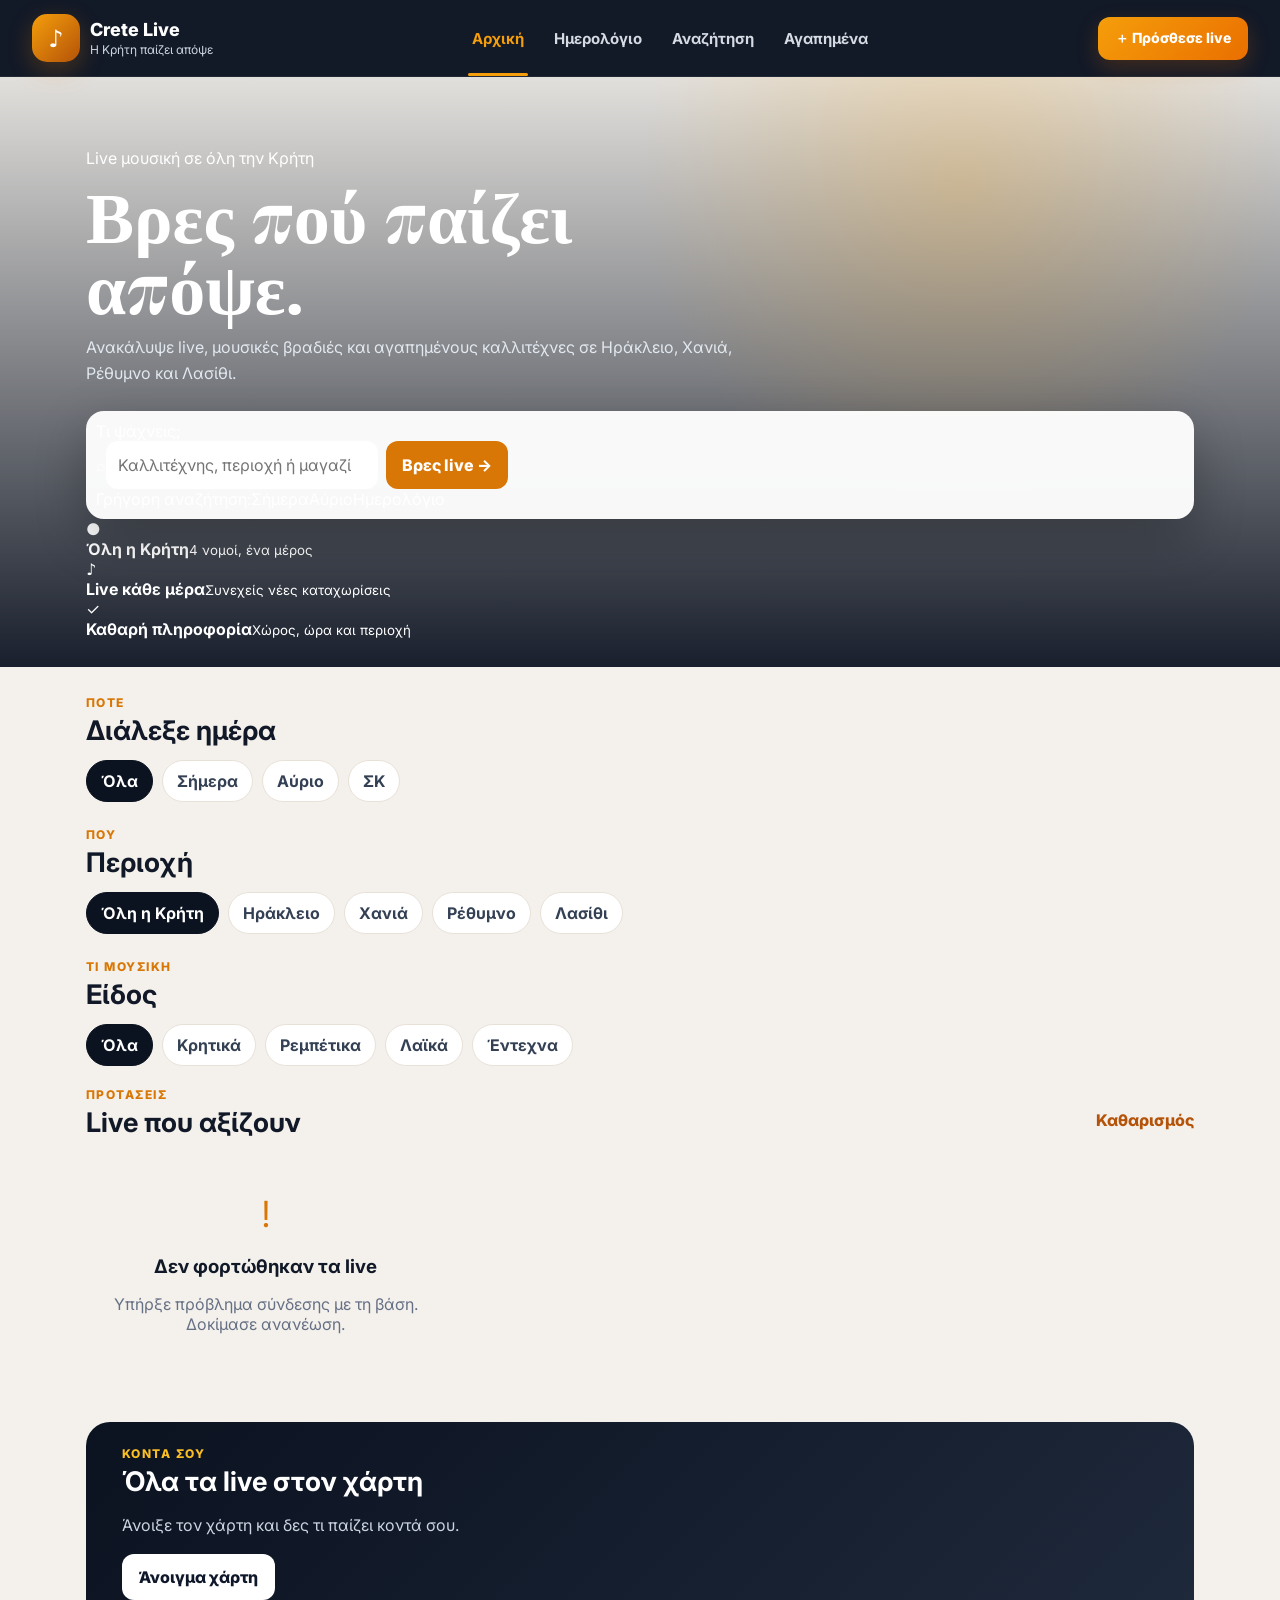
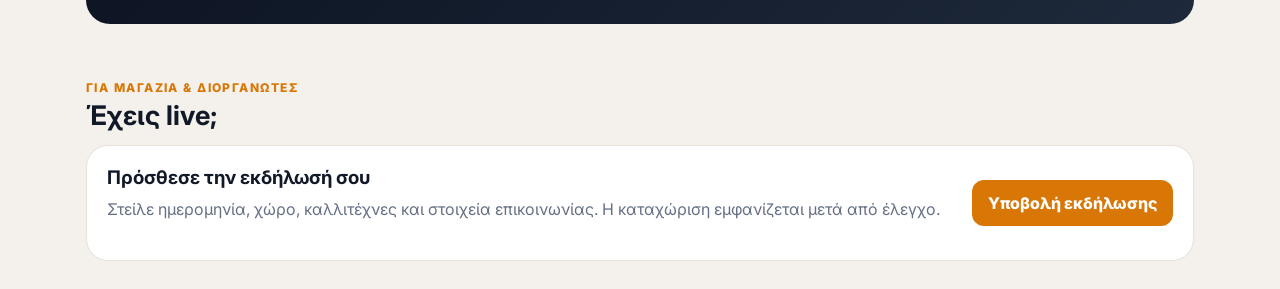
==== commit fcfb0fbf: "Redesign homepage hero and search" ====
--- a/index.html
+++ b/index.html
@@ -1,7 +1,7 @@
 <!DOCTYPE html>
-<html lang="el"><head><meta charset="UTF-8"/><meta name="viewport" content="width=device-width, initial-scale=1.0"/><meta name="theme-color" content="#0b1220"/><title>Crete Live — Ζωντανή μουσική στην Κρήτη</title><meta name="description" content="Βρες live μουσική, κρητικά, ρεμπέτικα, λαϊκά και έντεχνα σε όλη την Κρήτη."/><link rel="preconnect" href="https://fonts.googleapis.com"><link rel="preconnect" href="https://fonts.gstatic.com" crossorigin><link href="https://fonts.googleapis.com/css2?family=Inter:wght@400;500;600;700;800&family=Playfair+Display:wght@700;800&display=swap" rel="stylesheet"><link rel="stylesheet" href="style.css?v=6"/></head><body>
+<html lang="el"><head><meta charset="UTF-8"/><meta name="viewport" content="width=device-width, initial-scale=1.0"/><meta name="theme-color" content="#0b1220"/><title>Crete Live — Ζωντανή μουσική στην Κρήτη</title><meta name="description" content="Βρες live μουσική, κρητικά, ρεμπέτικα, λαϊκά και έντεχνα σε όλη την Κρήτη."/><link rel="preconnect" href="https://fonts.googleapis.com"><link rel="preconnect" href="https://fonts.gstatic.com" crossorigin><link href="https://fonts.googleapis.com/css2?family=Inter:wght@400;500;600;700;800&family=Playfair+Display:wght@700;800&display=swap" rel="stylesheet"><link rel="stylesheet" href="style.css?v=7"/></head><body>
 <header class="topbar"><div class="topbar-inner"><a class="brand" href="index.html"><div class="brand-mark">♪</div><div><div class="brand-name">Crete Live</div><div class="brand-sub">Η Κρήτη παίζει απόψε</div></div></a><nav class="desktop-nav" aria-label="Κύρια πλοήγηση"><a class="active" href="index.html">Αρχική</a><a href="calendar.html">Ημερολόγιο</a><a href="#searchInput">Αναζήτηση</a><a href="#">Αγαπημένα</a></nav><button class="header-cta" id="headerSubmitEvent" type="button">＋ Πρόσθεσε live</button><button class="icon-btn" id="menuBtn" aria-label="Μενού">☰</button></div></header>
-<main><section class="hero"><div class="hero-shade"></div><div class="hero-content"><span class="eyebrow">Live μουσική στην Κρήτη</span><h1>Βρες πού παίζει<br>απόψε.</h1><p>Κρητικά, ρεμπέτικα, λαϊκά, έντεχνα και μουσικές βραδιές σε ένα μέρος.</p><div class="search-card"><div class="search-row"><input id="searchInput" type="search" placeholder="Μαγαζί, καλλιτέχνης ή περιοχή..."/><button id="searchBtn">Βρες live</button></div></div><div class="hero-stats"><div><strong>4</strong><span>νομοί</span></div><div><strong>24+</strong><span>χώροι</span></div><div><strong>Καθημερινά</strong><span>νέα live</span></div></div></div></section>
+<main><section class="hero"><div class="hero-shade"></div><div class="hero-content"><div class="hero-copy"><span class="hero-pill"><span class="hero-pill-dot"></span> Live μουσική σε όλη την Κρήτη</span><h1>Βρες πού παίζει<br><span>απόψε.</span></h1><p>Ανακάλυψε live, μουσικές βραδιές και αγαπημένους καλλιτέχνες σε Ηράκλειο, Χανιά, Ρέθυμνο και Λασίθι.</p></div><div class="search-card"><div class="search-label">Τι ψάχνεις;</div><div class="search-row"><div class="search-input-wrap"><span class="search-icon">⌕</span><input id="searchInput" type="search" placeholder="Καλλιτέχνης, περιοχή ή μαγαζί..."/></div><button id="searchBtn">Βρες live <span>→</span></button></div><div class="quick-links"><span>Γρήγορη αναζήτηση:</span><a href="#dateChips">Σήμερα</a><a href="#dateChips">Αύριο</a><a href="calendar.html">Ημερολόγιο</a></div></div><div class="hero-benefits"><div><span class="benefit-icon">●</span><div><strong>Όλη η Κρήτη</strong><small>4 νομοί, ένα μέρος</small></div></div><div><span class="benefit-icon">♪</span><div><strong>Live κάθε μέρα</strong><small>Συνεχείς νέες καταχωρίσεις</small></div></div><div><span class="benefit-icon">✓</span><div><strong>Καθαρή πληροφορία</strong><small>Χώρος, ώρα και περιοχή</small></div></div></div></div></section>
 <section class="section filter-section"><div class="section-head"><div><span class="kicker">Πότε</span><h2>Διάλεξε ημέρα</h2></div></div><div class="chips" id="dateChips"><button class="chip active" data-date="all">Όλα</button><button class="chip" data-date="Σήμερα">Σήμερα</button><button class="chip" data-date="Αύριο">Αύριο</button><button class="chip" data-date="Σαββατοκύριακο">ΣΚ</button></div><div class="section-head smaller"><div><span class="kicker">Πού</span><h2>Περιοχή</h2></div></div><div class="chips" id="regionChips"><button class="chip active" data-region="all">Όλη η Κρήτη</button><button class="chip" data-region="Ηράκλειο">Ηράκλειο</button><button class="chip" data-region="Χανιά">Χανιά</button><button class="chip" data-region="Ρέθυμνο">Ρέθυμνο</button><button class="chip" data-region="Λασίθι">Λασίθι</button></div><div class="section-head smaller"><div><span class="kicker">Τι μουσική</span><h2>Είδος</h2></div></div><div class="chips" id="genreChips"><button class="chip active" data-genre="all">Όλα</button><button class="chip" data-genre="Κρητικά">Κρητικά</button><button class="chip" data-genre="Ρεμπέτικα">Ρεμπέτικα</button><button class="chip" data-genre="Λαϊκά">Λαϊκά</button><button class="chip" data-genre="Έντεχνα">Έντεχνα</button></div></section>
 <section class="section compact"><div class="section-head"><div><span class="kicker">Προτάσεις</span><h2 id="resultsTitle">Live που αξίζουν</h2></div><button class="text-btn" id="clearFilters">Καθαρισμός</button></div><div class="events" id="eventsContainer"></div><div id="emptyState" class="empty hidden"><div class="empty-icon">♪</div><h3>Δεν βρέθηκε live</h3><p>Δοκίμασε άλλη περιοχή, ημέρα ή είδος μουσικής.</p></div></section><section class="section map-cta"><div><span class="kicker light">Κοντά σου</span><h2>Όλα τα live στον χάρτη</h2><p>Άνοιξε τον χάρτη και δες τι παίζει κοντά σου.</p></div><a class="secondary-btn" href="https://www.google.com/maps/search/live+music+crete" target="_blank" rel="noopener">Άνοιγμα χάρτη</a></section><section class="section"><div class="section-head"><div><span class="kicker">Για μαγαζιά & διοργανωτές</span><h2>Έχεις live;</h2></div></div><div class="submit-card"><div><h3>Πρόσθεσε την εκδήλωσή σου</h3><p>Στείλε ημερομηνία, χώρο, καλλιτέχνες και στοιχεία επικοινωνίας. Η καταχώριση εμφανίζεται μετά από έλεγχο.</p></div><button class="primary-btn" id="submitEventBtn">Υποβολή εκδήλωσης</button></div></section></main>
 <div class="modal-backdrop hidden" id="eventModal"><div class="modal"><button class="modal-close" id="modalClose" aria-label="Κλείσιμο">×</button><img id="modalImage" class="modal-image" alt=""><div class="modal-content"><span id="modalBadge" class="badge inline-badge"></span><h2 id="modalTitle"></h2><p id="modalVenue" class="modal-venue"></p><div class="detail-grid"><div><span>Ημέρα</span><strong id="modalDate"></strong></div><div><span>Ώρα</span><strong id="modalTime"></strong></div><div><span>Περιοχή</span><strong id="modalRegion"></strong></div><div><span>Είσοδος</span><strong id="modalPrice"></strong></div></div><p id="modalDescription" class="modal-description"></p><div class="modal-actions"><a id="mapsLink" class="primary-link" target="_blank" rel="noopener">Οδηγίες</a><a id="phoneLink" class="secondary-link">Κράτηση</a></div></div></div></div>
--- a/style.css
+++ b/style.css
@@ -1 +1 @@
-*{box-sizing:border-box}:root{--bg:#f4f1ec;--card:#fff;--text:#111827;--muted:#667085;--accent:#d97706;--accent2:#b45309;--dark:#0b1220;--border:#e8e1d8;--soft:#fff8ee}html{scroll-behavior:smooth}body{margin:0;background:var(--bg);color:var(--text);font-family:Inter,system-ui,sans-serif;padding-bottom:88px}button,input,a{font:inherit}a{text-decoration:none;color:inherit}.topbar{position:sticky;top:0;z-index:30;display:flex;justify-content:space-between;align-items:center;padding:12px 18px;background:rgba(11,18,32,.96);color:#fff;backdrop-filter:blur(14px)}.brand{display:flex;gap:10px;align-items:center}.brand-mark{width:40px;height:40px;border-radius:13px;display:grid;place-items:center;background:linear-gradient(135deg,#f59e0b,#b45309);font-size:20px;font-weight:800;box-shadow:0 8px 24px rgba(217,119,6,.28)}.brand-name{font-weight:800}.brand-sub{font-size:11px;color:#cbd5e1;margin-top:2px}.icon-btn{border:0;background:#1e293b;color:#fff;width:40px;height:40px;border-radius:12px;font-size:19px}.desktop-nav{display:none}.hero{position:relative;min-height:520px;display:flex;align-items:flex-end;background:linear-gradient(180deg,rgba(11,18,32,.08),rgba(11,18,32,.94)),url('https://images.unsplash.com/photo-1493225457124-a3eb161ffa5f?auto=format&fit=crop&w=1500&q=85') center/cover no-repeat;color:#fff}.hero-shade{position:absolute;inset:0;background:radial-gradient(circle at 75% 18%,rgba(245,158,11,.22),transparent 30%)}.hero-content{position:relative;padding:42px 18px 28px;max-width:820px;width:100%}.eyebrow,.kicker{display:block;font-size:12px;font-weight:800;text-transform:uppercase;letter-spacing:.12em;color:var(--accent)}.hero h1{font-family:"Playfair Display",serif;font-size:50px;line-height:.98;margin:10px 0 14px}.hero p{font-size:16px;line-height:1.62;color:#e2e8f0;max-width:650px}.search-card{position:relative;margin-top:24px;padding:10px;border-radius:18px;background:rgba(255,255,255,.96);box-shadow:0 18px 50px rgba(0,0,0,.28)}.search-row{display:flex;gap:8px}.search-row input{min-width:0;flex:1;border:0;border-radius:12px;padding:14px 12px;outline:none;background:#fff}.search-row button,.primary-btn{border:0;border-radius:12px;padding:0 16px;background:var(--accent);color:#fff;font-weight:800}.search-suggestions{position:absolute;left:10px;right:10px;top:calc(100% + 7px);z-index:60;background:#fff;color:var(--text);border:1px solid var(--border);border-radius:16px;overflow:hidden;box-shadow:0 18px 45px rgba(2,6,23,.28);max-height:360px;overflow-y:auto}.search-suggestion{width:100%;border:0;border-bottom:1px solid #eee;background:#fff;display:flex;align-items:center;gap:12px;text-align:left;padding:13px 14px;cursor:pointer}.search-suggestion:last-child{border-bottom:0}.search-suggestion:hover,.search-suggestion:focus{background:#fff8ee;outline:none}.search-suggestion-type{flex:0 0 auto;padding:5px 7px;border-radius:7px;background:#f2f4f7;color:#475467;font-size:10px;font-weight:800;letter-spacing:.04em}.search-suggestion-label{font-size:14px;font-weight:700;line-height:1.35}.type-καλλιτέχνης{background:#fff3e2;color:#92400e}.type-περιοχή{background:#eef4ff;color:#3538cd}.type-χώρος{background:#ecfdf3;color:#027a48}.type-live{background:#f4f3ff;color:#5925dc}.type-είδος{background:#fdf2fa;color:#c11574}.hero-stats{display:grid;grid-template-columns:repeat(3,1fr);gap:10px;margin-top:18px}.hero-stats>div{padding:12px;border:1px solid rgba(255,255,255,.12);border-radius:14px;background:rgba(15,23,42,.35);backdrop-filter:blur(8px)}.hero-stats strong{display:block;font-size:16px}.hero-stats span{font-size:11px;color:#cbd5e1}.section{padding:28px 18px}.filter-section{padding-bottom:10px}.compact{padding-top:8px}.section-head{display:flex;justify-content:space-between;align-items:end;gap:12px;margin-bottom:14px}.section-head.smaller{margin-top:22px}.section h2{margin:5px 0 0;font-size:27px;line-height:1.15}.chips{display:flex;gap:9px;overflow:auto;padding-bottom:3px;scrollbar-width:none}.chips::-webkit-scrollbar{display:none}.chip{flex:0 0 auto;border:1px solid var(--border);background:#fff;color:#344054;padding:10px 14px;border-radius:999px;font-weight:700}.chip.active{background:var(--dark);color:#fff;border-color:var(--dark)}.text-btn{border:0;background:none;color:var(--accent2);font-weight:800;padding:8px 0}.events{display:grid;gap:15px}.event-card{background:var(--card);border:1px solid var(--border);border-radius:22px;overflow:hidden;box-shadow:0 10px 28px rgba(15,23,42,.06);transition:.2s transform}.event-card:active{transform:scale(.99)}.event-image-wrap{position:relative;height:200px;overflow:hidden}.event-image{width:100%;height:100%;object-fit:cover}.badge{position:absolute;left:12px;top:12px;background:rgba(11,18,32,.9);color:#fff;padding:7px 10px;border-radius:999px;font-size:12px;font-weight:800}.fav{position:absolute;right:12px;top:12px;border:0;width:40px;height:40px;border-radius:50%;background:rgba(255,255,255,.94);font-size:20px}.event-body{padding:16px}.event-meta{display:flex;justify-content:space-between;gap:10px;color:var(--muted);font-size:12px;font-weight:800}.event-title{font-size:20px;margin:8px 0 6px}.event-venue{color:#475467;margin:0 0 12px}.event-footer{display:flex;justify-content:space-between;align-items:center;border-top:1px solid #eee;padding-top:12px}.price{font-weight:800}.details-btn{border:0;background:#fff3e2;color:#92400e;padding:9px 12px;border-radius:10px;font-weight:800}.map-cta{margin:4px 18px 28px;padding:24px;border-radius:24px;background:linear-gradient(135deg,#0b1220,#1e293b);color:#fff}.map-cta p{color:#cbd5e1;line-height:1.55}.kicker.light{color:#fbbf24}.secondary-btn{display:inline-block;border:1px solid rgba(255,255,255,.2);background:#fff;color:#0f172a;padding:12px 16px;border-radius:12px;font-weight:800}.submit-card{background:#fff;border:1px solid var(--border);border-radius:22px;padding:20px}.submit-card h3{margin:0 0 8px}.submit-card p{margin:0 0 18px;color:var(--muted);line-height:1.55}.primary-btn{height:46px}.empty{text-align:center;padding:40px 15px;color:var(--muted)}.empty-icon{font-size:36px;color:var(--accent)}.empty h3{color:var(--text);margin-bottom:5px}.hidden{display:none!important}.bottom-nav{position:fixed;left:0;right:0;bottom:0;z-index:30;display:grid;grid-template-columns:repeat(4,1fr);padding:8px 8px max(8px,env(safe-area-inset-bottom));background:rgba(255,255,255,.97);border-top:1px solid #e5e7eb;backdrop-filter:blur(10px)}.nav-item{border:0;background:none;color:#98a2b3;display:grid;gap:2px;place-items:center}.nav-item span{font-size:22px}.nav-item small{font-size:10px;font-weight:700}.nav-item.active{color:var(--accent2)}.modal-backdrop{position:fixed;inset:0;z-index:100;background:rgba(2,6,23,.72);display:flex;align-items:flex-end;justify-content:center;padding:0}.modal{position:relative;background:#fff;width:100%;max-height:92vh;overflow:auto;border-radius:26px 26px 0 0}.modal-close{position:absolute;right:14px;top:14px;z-index:2;border:0;background:rgba(255,255,255,.95);width:40px;height:40px;border-radius:50%;font-size:28px;line-height:1}.modal-image{width:100%;height:240px;object-fit:cover}.modal-content{padding:20px}.inline-badge{position:static;display:inline-flex;margin-bottom:10px}.modal h2{margin:0 0 6px;font-size:27px}.modal-venue{margin:0 0 18px;color:#667085}.detail-grid{display:grid;grid-template-columns:1fr 1fr;gap:10px}.detail-grid>div{background:#f8fafc;border-radius:14px;padding:12px}.detail-grid span{display:block;color:#667085;font-size:11px;margin-bottom:4px}.detail-grid strong{font-size:14px}.modal-description{line-height:1.65;color:#475467}.modal-actions{display:grid;grid-template-columns:1fr 1fr;gap:10px;margin-top:18px}.primary-link,.secondary-link{display:grid;place-items:center;padding:13px;border-radius:12px;font-weight:800}.primary-link{background:var(--accent);color:#fff}.secondary-link{background:#0f172a;color:#fff}.calendar-home-link{font-size:13px;font-weight:800;color:#fbbf24}.calendar-hero{background:linear-gradient(135deg,#0b1220,#1e293b);color:#fff;padding:36px 18px 54px}.calendar-hero h1{font-family:"Playfair Display",serif;font-size:42px;margin:8px 0 10px}.calendar-hero p{margin:0;color:#cbd5e1;line-height:1.6}.calendar-shell{position:relative;margin:-26px 14px 0;background:#fff;border:1px solid var(--border);border-radius:24px;padding:16px 12px 18px;box-shadow:0 18px 44px rgba(15,23,42,.1)}.calendar-toolbar{display:grid;grid-template-columns:44px 1fr 44px;align-items:center;gap:8px}.calendar-month-wrap{text-align:center}.calendar-month-wrap .kicker{font-size:9px}.calendar-month-wrap h2{margin:3px 0;text-transform:capitalize;font-size:20px}.calendar-arrow{width:42px;height:42px;border:1px solid var(--border);border-radius:13px;background:#fff;color:var(--dark);font-size:29px;line-height:1;cursor:pointer}.today-btn{display:block;margin:10px auto 14px;border:0;background:var(--soft);color:var(--accent2);font-weight:800;border-radius:999px;padding:8px 14px}.calendar-weekdays,.calendar-grid{display:grid;grid-template-columns:repeat(7,1fr);gap:4px}.calendar-weekdays{margin-bottom:5px}.calendar-weekdays span{text-align:center;font-size:9px;font-weight:800;color:#98a2b3;padding:7px 0}.calendar-day{position:relative;min-width:0;height:58px;border:1px solid transparent;border-radius:13px;background:#fafafa;color:var(--text);display:flex;flex-direction:column;align-items:center;justify-content:center;gap:4px;padding:3px;cursor:pointer}.calendar-day.blank{background:transparent;cursor:default}.day-number{font-size:14px;font-weight:800}.live-count{font-size:8px;font-weight:800;color:var(--accent2);white-space:nowrap}.calendar-day.past{color:#98a2b3;background:#f7f7f7}.calendar-day.past .live-count{color:#98a2b3}.calendar-day.today{border-color:var(--accent);box-shadow:inset 0 0 0 1px var(--accent)}.calendar-day.selected{background:var(--dark);color:#fff;border-color:var(--dark)}.calendar-day.selected .live-count{color:#fbbf24}.calendar-results{padding-top:24px}.calendar-results .section-head{align-items:flex-start}.calendar-results #selectedDateTitle{text-transform:capitalize;font-size:24px}.past-event{opacity:.72}.past-event .event-image{filter:saturate(.55)}.calendar-event-state{font-size:12px;font-weight:800;color:var(--accent2)}.past-event .calendar-event-state{color:#667085}@media(min-width:760px){body{padding-bottom:0}.topbar{padding-left:36px;padding-right:36px}.desktop-nav{display:flex;align-items:center;gap:8px;margin-left:auto;margin-right:14px}.desktop-nav a{padding:10px 14px;border-radius:10px;color:#cbd5e1;font-size:14px;font-weight:800}.desktop-nav a:hover,.desktop-nav a.active{background:#1e293b;color:#fbbf24}.icon-btn{display:none}.hero-content,.section{padding-left:36px;padding-right:36px}.hero{min-height:590px}.hero h1{font-size:72px}.events{grid-template-columns:repeat(2,1fr)}.bottom-nav{display:none}.map-cta{margin-left:36px;margin-right:36px}.submit-card{display:flex;justify-content:space-between;align-items:center;gap:20px}.modal{max-width:650px;border-radius:26px;margin-bottom:30px}.modal-backdrop{align-items:center;padding:20px}.calendar-hero{padding:52px 36px 70px}.calendar-hero>*{max-width:1108px;margin-left:auto;margin-right:auto}.calendar-hero h1{font-size:58px;margin-top:8px;margin-bottom:10px}.calendar-shell{max-width:900px;margin:-35px auto 0;padding:24px}.calendar-day{height:88px}.day-number{font-size:17px}.live-count{font-size:10px}.calendar-results{max-width:1108px;margin:auto}}@media(min-width:1100px){.hero-content,.section{max-width:1180px;width:100%;margin-left:auto;margin-right:auto}.events{grid-template-columns:repeat(3,1fr)}.map-cta{max-width:1108px;margin-left:auto;margin-right:auto}}+*{box-sizing:border-box}:root{--bg:#f4f1ec;--card:#fff;--text:#111827;--muted:#667085;--accent:#d97706;--accent2:#b45309;--dark:#0b1220;--border:#e8e1d8;--soft:#fff8ee}html{scroll-behavior:smooth}body{margin:0;background:var(--bg);color:var(--text);font-family:Inter,system-ui,sans-serif;padding-bottom:88px}button,input,a{font:inherit}a{text-decoration:none;color:inherit}.topbar{position:sticky;top:0;z-index:30;background:rgba(11,18,32,.97);color:#fff;border-bottom:1px solid rgba(255,255,255,.07);backdrop-filter:blur(14px)}.topbar-inner{width:100%;display:flex;justify-content:space-between;align-items:center;padding:12px 18px}.brand{display:flex;gap:10px;align-items:center}.brand-mark{width:40px;height:40px;border-radius:13px;display:grid;place-items:center;background:linear-gradient(135deg,#f59e0b,#b45309);font-size:20px;font-weight:800;box-shadow:0 8px 24px rgba(217,119,6,.28)}.brand-name{font-weight:800}.brand-sub{font-size:11px;color:#cbd5e1;margin-top:2px}.icon-btn{border:0;background:#1e293b;color:#fff;width:40px;height:40px;border-radius:12px;font-size:19px}.desktop-nav,.header-cta{display:none}.hero{position:relative;min-height:520px;display:flex;align-items:flex-end;background:linear-gradient(180deg,rgba(11,18,32,.08),rgba(11,18,32,.94)),url('https://images.unsplash.com/photo-1493225457124-a3eb161ffa5f?auto=format&fit=crop&w=1500&q=85') center/cover no-repeat;color:#fff}.hero-shade{position:absolute;inset:0;background:radial-gradient(circle at 75% 18%,rgba(245,158,11,.22),transparent 30%)}.hero-content{position:relative;padding:42px 18px 28px;max-width:820px;width:100%}.eyebrow,.kicker{display:block;font-size:12px;font-weight:800;text-transform:uppercase;letter-spacing:.12em;color:var(--accent)}.hero h1{font-family:"Playfair Display",serif;font-size:50px;line-height:.98;margin:10px 0 14px}.hero p{font-size:16px;line-height:1.62;color:#e2e8f0;max-width:650px}.search-card{position:relative;margin-top:24px;padding:10px;border-radius:18px;background:rgba(255,255,255,.96);box-shadow:0 18px 50px rgba(0,0,0,.28)}.search-row{display:flex;gap:8px}.search-row input{min-width:0;flex:1;border:0;border-radius:12px;padding:14px 12px;outline:none;background:#fff}.search-row button,.primary-btn{border:0;border-radius:12px;padding:0 16px;background:var(--accent);color:#fff;font-weight:800}.search-suggestions{position:absolute;left:10px;right:10px;top:calc(100% + 7px);z-index:60;background:#fff;color:var(--text);border:1px solid var(--border);border-radius:16px;overflow:hidden;box-shadow:0 18px 45px rgba(2,6,23,.28);max-height:360px;overflow-y:auto}.search-suggestion{width:100%;border:0;border-bottom:1px solid #eee;background:#fff;display:flex;align-items:center;gap:12px;text-align:left;padding:13px 14px;cursor:pointer}.search-suggestion:last-child{border-bottom:0}.search-suggestion:hover,.search-suggestion:focus{background:#fff8ee;outline:none}.search-suggestion-type{flex:0 0 auto;padding:5px 7px;border-radius:7px;background:#f2f4f7;color:#475467;font-size:10px;font-weight:800;letter-spacing:.04em}.search-suggestion-label{font-size:14px;font-weight:700;line-height:1.35}.type-καλλιτέχνης{background:#fff3e2;color:#92400e}.type-περιοχή{background:#eef4ff;color:#3538cd}.type-χώρος{background:#ecfdf3;color:#027a48}.type-live{background:#f4f3ff;color:#5925dc}.type-είδος{background:#fdf2fa;color:#c11574}.hero-stats{display:grid;grid-template-columns:repeat(3,1fr);gap:10px;margin-top:18px}.hero-stats>div{padding:12px;border:1px solid rgba(255,255,255,.12);border-radius:14px;background:rgba(15,23,42,.35);backdrop-filter:blur(8px)}.hero-stats strong{display:block;font-size:16px}.hero-stats span{font-size:11px;color:#cbd5e1}.section{padding:28px 18px}.filter-section{padding-bottom:10px}.compact{padding-top:8px}.section-head{display:flex;justify-content:space-between;align-items:end;gap:12px;margin-bottom:14px}.section-head.smaller{margin-top:22px}.section h2{margin:5px 0 0;font-size:27px;line-height:1.15}.chips{display:flex;gap:9px;overflow:auto;padding-bottom:3px;scrollbar-width:none}.chips::-webkit-scrollbar{display:none}.chip{flex:0 0 auto;border:1px solid var(--border);background:#fff;color:#344054;padding:10px 14px;border-radius:999px;font-weight:700}.chip.active{background:var(--dark);color:#fff;border-color:var(--dark)}.text-btn{border:0;background:none;color:var(--accent2);font-weight:800;padding:8px 0}.events{display:grid;gap:15px}.event-card{background:var(--card);border:1px solid var(--border);border-radius:22px;overflow:hidden;box-shadow:0 10px 28px rgba(15,23,42,.06);transition:.2s transform}.event-card:active{transform:scale(.99)}.event-image-wrap{position:relative;height:200px;overflow:hidden}.event-image{width:100%;height:100%;object-fit:cover}.badge{position:absolute;left:12px;top:12px;background:rgba(11,18,32,.9);color:#fff;padding:7px 10px;border-radius:999px;font-size:12px;font-weight:800}.fav{position:absolute;right:12px;top:12px;border:0;width:40px;height:40px;border-radius:50%;background:rgba(255,255,255,.94);font-size:20px}.event-body{padding:16px}.event-meta{display:flex;justify-content:space-between;gap:10px;color:var(--muted);font-size:12px;font-weight:800}.event-title{font-size:20px;margin:8px 0 6px}.event-venue{color:#475467;margin:0 0 12px}.event-footer{display:flex;justify-content:space-between;align-items:center;border-top:1px solid #eee;padding-top:12px}.price{font-weight:800}.details-btn{border:0;background:#fff3e2;color:#92400e;padding:9px 12px;border-radius:10px;font-weight:800}.map-cta{margin:4px 18px 28px;padding:24px;border-radius:24px;background:linear-gradient(135deg,#0b1220,#1e293b);color:#fff}.map-cta p{color:#cbd5e1;line-height:1.55}.kicker.light{color:#fbbf24}.secondary-btn{display:inline-block;border:1px solid rgba(255,255,255,.2);background:#fff;color:#0f172a;padding:12px 16px;border-radius:12px;font-weight:800}.submit-card{background:#fff;border:1px solid var(--border);border-radius:22px;padding:20px}.submit-card h3{margin:0 0 8px}.submit-card p{margin:0 0 18px;color:var(--muted);line-height:1.55}.primary-btn{height:46px}.empty{text-align:center;padding:40px 15px;color:var(--muted)}.empty-icon{font-size:36px;color:var(--accent)}.empty h3{color:var(--text);margin-bottom:5px}.hidden{display:none!important}.bottom-nav{position:fixed;left:0;right:0;bottom:0;z-index:30;display:grid;grid-template-columns:repeat(4,1fr);padding:8px 8px max(8px,env(safe-area-inset-bottom));background:rgba(255,255,255,.97);border-top:1px solid #e5e7eb;backdrop-filter:blur(10px)}.nav-item{border:0;background:none;color:#98a2b3;display:grid;gap:2px;place-items:center}.nav-item span{font-size:22px}.nav-item small{font-size:10px;font-weight:700}.nav-item.active{color:var(--accent2)}.modal-backdrop{position:fixed;inset:0;z-index:100;background:rgba(2,6,23,.72);display:flex;align-items:flex-end;justify-content:center;padding:0}.modal{position:relative;background:#fff;width:100%;max-height:92vh;overflow:auto;border-radius:26px 26px 0 0}.modal-close{position:absolute;right:14px;top:14px;z-index:2;border:0;background:rgba(255,255,255,.95);width:40px;height:40px;border-radius:50%;font-size:28px;line-height:1}.modal-image{width:100%;height:240px;object-fit:cover}.modal-content{padding:20px}.inline-badge{position:static;display:inline-flex;margin-bottom:10px}.modal h2{margin:0 0 6px;font-size:27px}.modal-venue{margin:0 0 18px;color:#667085}.detail-grid{display:grid;grid-template-columns:1fr 1fr;gap:10px}.detail-grid>div{background:#f8fafc;border-radius:14px;padding:12px}.detail-grid span{display:block;color:#667085;font-size:11px;margin-bottom:4px}.detail-grid strong{font-size:14px}.modal-description{line-height:1.65;color:#475467}.modal-actions{display:grid;grid-template-columns:1fr 1fr;gap:10px;margin-top:18px}.primary-link,.secondary-link{display:grid;place-items:center;padding:13px;border-radius:12px;font-weight:800}.primary-link{background:var(--accent);color:#fff}.secondary-link{background:#0f172a;color:#fff}.calendar-home-link{font-size:13px;font-weight:800;color:#fbbf24}.calendar-hero{background:linear-gradient(135deg,#0b1220,#1e293b);color:#fff;padding:36px 18px 54px}.calendar-hero h1{font-family:"Playfair Display",serif;font-size:42px;margin:8px 0 10px}.calendar-hero p{margin:0;color:#cbd5e1;line-height:1.6}.calendar-shell{position:relative;margin:-26px 14px 0;background:#fff;border:1px solid var(--border);border-radius:24px;padding:16px 12px 18px;box-shadow:0 18px 44px rgba(15,23,42,.1)}.calendar-toolbar{display:grid;grid-template-columns:44px 1fr 44px;align-items:center;gap:8px}.calendar-month-wrap{text-align:center}.calendar-month-wrap .kicker{font-size:9px}.calendar-month-wrap h2{margin:3px 0;text-transform:capitalize;font-size:20px}.calendar-arrow{width:42px;height:42px;border:1px solid var(--border);border-radius:13px;background:#fff;color:var(--dark);font-size:29px;line-height:1;cursor:pointer}.today-btn{display:block;margin:10px auto 14px;border:0;background:var(--soft);color:var(--accent2);font-weight:800;border-radius:999px;padding:8px 14px}.calendar-weekdays,.calendar-grid{display:grid;grid-template-columns:repeat(7,1fr);gap:4px}.calendar-weekdays{margin-bottom:5px}.calendar-weekdays span{text-align:center;font-size:9px;font-weight:800;color:#98a2b3;padding:7px 0}.calendar-day{position:relative;min-width:0;height:58px;border:1px solid transparent;border-radius:13px;background:#fafafa;color:var(--text);display:flex;flex-direction:column;align-items:center;justify-content:center;gap:4px;padding:3px;cursor:pointer}.calendar-day.blank{background:transparent;cursor:default}.day-number{font-size:14px;font-weight:800}.live-count{font-size:8px;font-weight:800;color:var(--accent2);white-space:nowrap}.calendar-day.past{color:#98a2b3;background:#f7f7f7}.calendar-day.past .live-count{color:#98a2b3}.calendar-day.today{border-color:var(--accent);box-shadow:inset 0 0 0 1px var(--accent)}.calendar-day.selected{background:var(--dark);color:#fff;border-color:var(--dark)}.calendar-day.selected .live-count{color:#fbbf24}.calendar-results{padding-top:24px}.calendar-results .section-head{align-items:flex-start}.calendar-results #selectedDateTitle{text-transform:capitalize;font-size:24px}.past-event{opacity:.72}.past-event .event-image{filter:saturate(.55)}.calendar-event-state{font-size:12px;font-weight:800;color:var(--accent2)}.past-event .calendar-event-state{color:#667085}@media(min-width:760px){body{padding-bottom:0}.topbar-inner{max-width:1500px;margin:0 auto;padding:14px 32px}.brand{min-width:210px}.brand-mark{width:48px;height:48px;border-radius:15px;font-size:24px}.brand-name{font-size:18px}.brand-sub{font-size:12px}.desktop-nav{display:flex;align-self:stretch;align-items:center;justify-content:center;gap:22px;flex:1}.desktop-nav a{position:relative;display:flex;align-items:center;height:100%;padding:0 4px;color:#d5dae3;font-size:15px;font-weight:700;transition:.18s}.desktop-nav a:hover{color:#fff}.desktop-nav a.active{color:#f59e0b}.desktop-nav a.active:after{content:"";position:absolute;left:0;right:0;bottom:-14px;height:3px;border-radius:3px;background:#f59e0b}.header-cta{display:block;border:0;border-radius:12px;padding:12px 17px;background:linear-gradient(135deg,#f59e0b,#ea6f00);color:#fff;font-size:14px;font-weight:800;box-shadow:0 8px 22px rgba(234,111,0,.22);cursor:pointer;white-space:nowrap}.icon-btn{display:none}.hero-content,.section{padding-left:36px;padding-right:36px}.hero{min-height:590px}.hero h1{font-size:72px}.events{grid-template-columns:repeat(2,1fr)}.bottom-nav{display:none}.map-cta{margin-left:36px;margin-right:36px}.submit-card{display:flex;justify-content:space-between;align-items:center;gap:20px}.modal{max-width:650px;border-radius:26px;margin-bottom:30px}.modal-backdrop{align-items:center;padding:20px}.calendar-hero{padding:52px 36px 70px}.calendar-hero>*{max-width:1108px;margin-left:auto;margin-right:auto}.calendar-hero h1{font-size:58px;margin-top:8px;margin-bottom:10px}.calendar-shell{max-width:900px;margin:-35px auto 0;padding:24px}.calendar-day{height:88px}.day-number{font-size:17px}.live-count{font-size:10px}.calendar-results{max-width:1108px;margin:auto}}@media(min-width:1100px){.hero-content,.section{max-width:1180px;width:100%;margin-left:auto;margin-right:auto}.events{grid-template-columns:repeat(3,1fr)}.map-cta{max-width:1108px;margin-left:auto;margin-right:auto}}
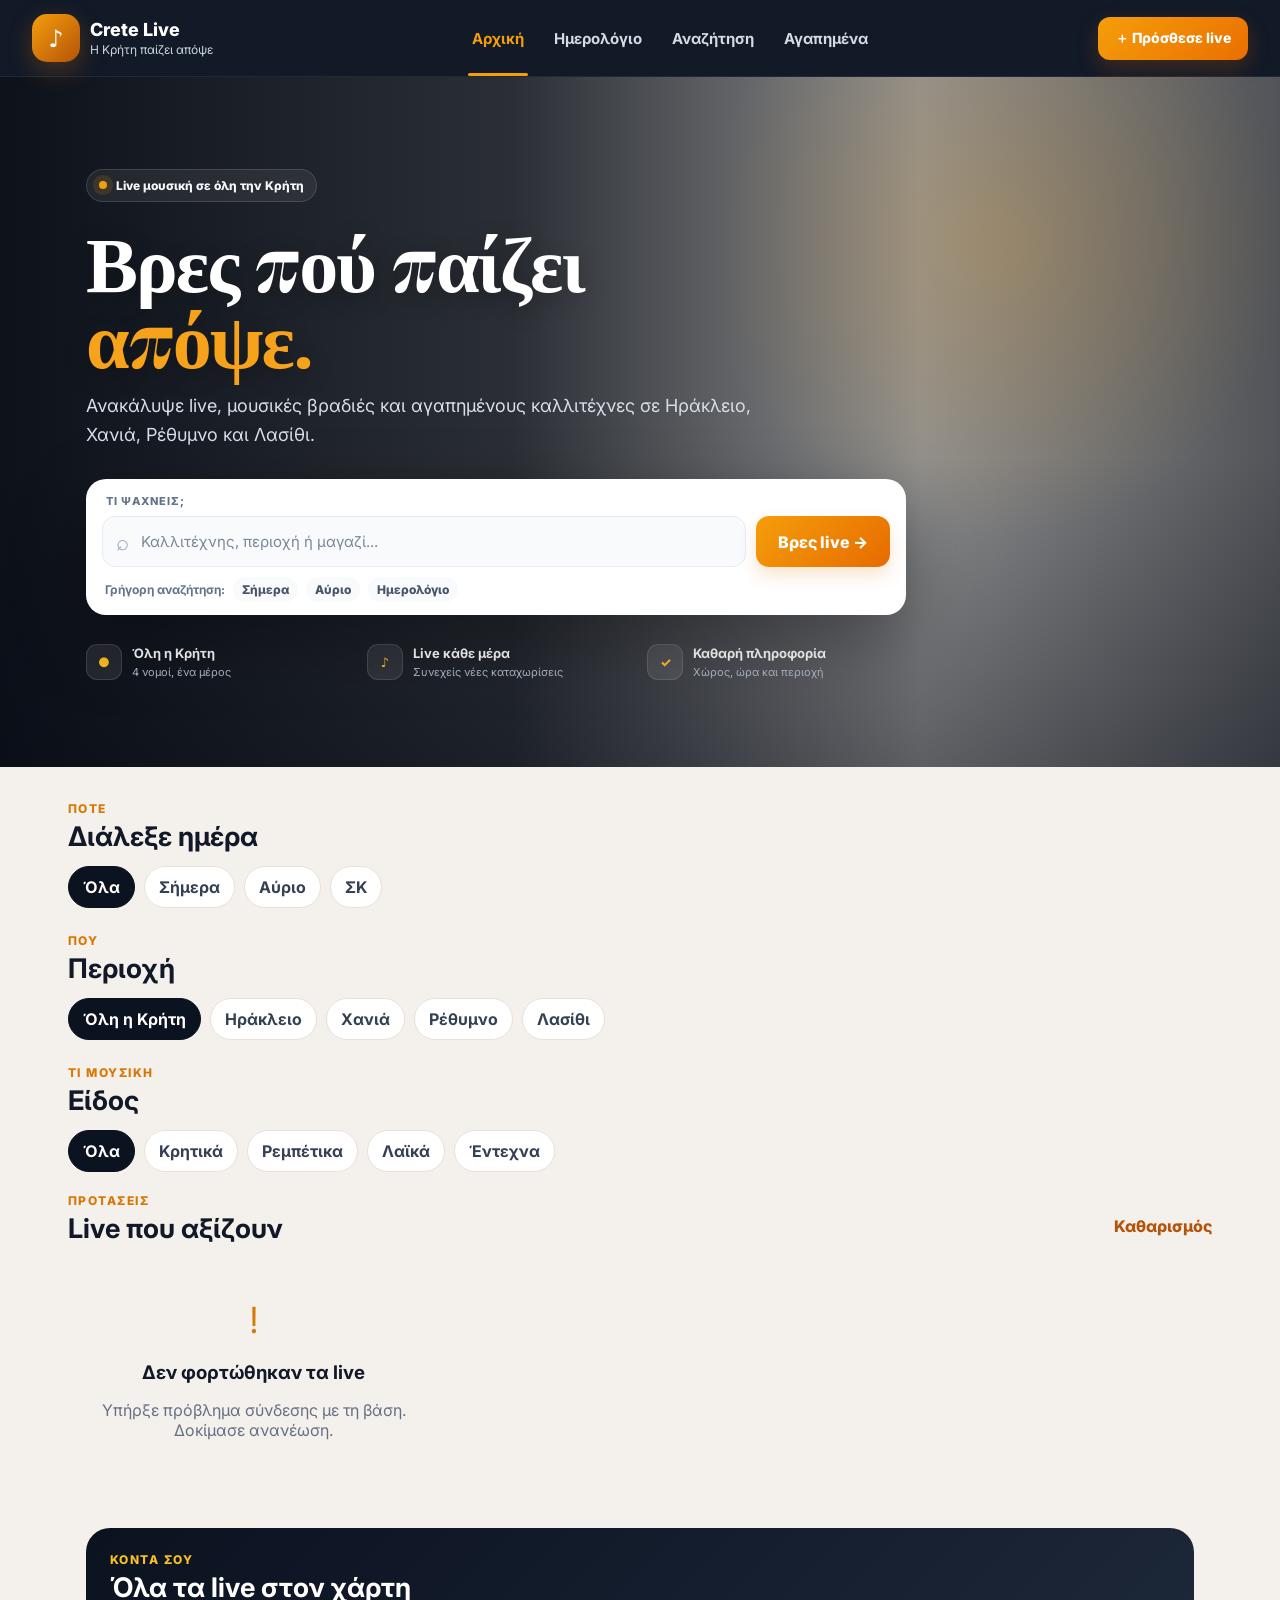
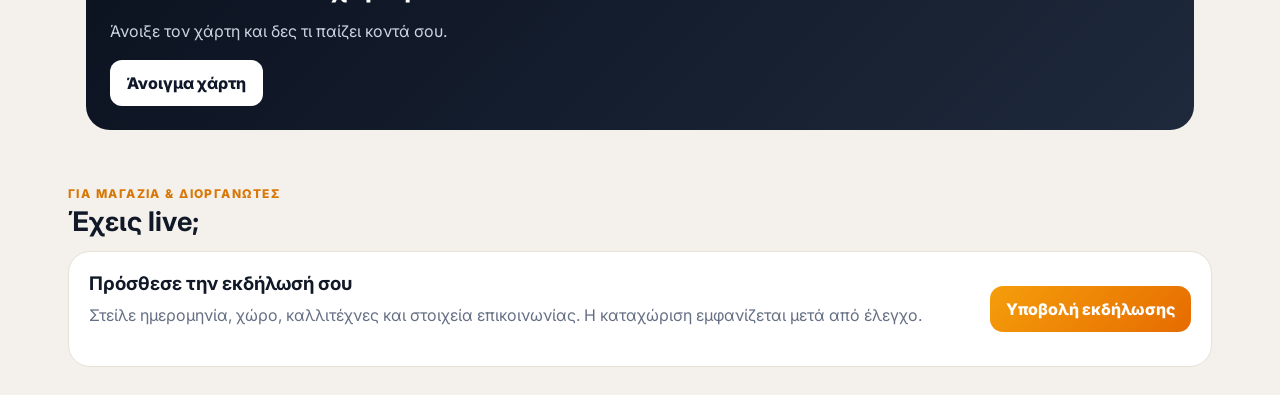
==== commit 0637d4a3: "Refresh hero stylesheet cache" ====
--- a/index.html
+++ b/index.html
@@ -1,5 +1,5 @@
 <!DOCTYPE html>
-<html lang="el"><head><meta charset="UTF-8"/><meta name="viewport" content="width=device-width, initial-scale=1.0"/><meta name="theme-color" content="#0b1220"/><title>Crete Live — Ζωντανή μουσική στην Κρήτη</title><meta name="description" content="Βρες live μουσική, κρητικά, ρεμπέτικα, λαϊκά και έντεχνα σε όλη την Κρήτη."/><link rel="preconnect" href="https://fonts.googleapis.com"><link rel="preconnect" href="https://fonts.gstatic.com" crossorigin><link href="https://fonts.googleapis.com/css2?family=Inter:wght@400;500;600;700;800&family=Playfair+Display:wght@700;800&display=swap" rel="stylesheet"><link rel="stylesheet" href="style.css?v=7"/></head><body>
+<html lang="el"><head><meta charset="UTF-8"/><meta name="viewport" content="width=device-width, initial-scale=1.0"/><meta name="theme-color" content="#0b1220"/><title>Crete Live — Ζωντανή μουσική στην Κρήτη</title><meta name="description" content="Βρες live μουσική, κρητικά, ρεμπέτικα, λαϊκά και έντεχνα σε όλη την Κρήτη."/><link rel="preconnect" href="https://fonts.googleapis.com"><link rel="preconnect" href="https://fonts.gstatic.com" crossorigin><link href="https://fonts.googleapis.com/css2?family=Inter:wght@400;500;600;700;800&family=Playfair+Display:wght@700;800&display=swap" rel="stylesheet"><link rel="stylesheet" href="style.css?v=8"/></head><body>
 <header class="topbar"><div class="topbar-inner"><a class="brand" href="index.html"><div class="brand-mark">♪</div><div><div class="brand-name">Crete Live</div><div class="brand-sub">Η Κρήτη παίζει απόψε</div></div></a><nav class="desktop-nav" aria-label="Κύρια πλοήγηση"><a class="active" href="index.html">Αρχική</a><a href="calendar.html">Ημερολόγιο</a><a href="#searchInput">Αναζήτηση</a><a href="#">Αγαπημένα</a></nav><button class="header-cta" id="headerSubmitEvent" type="button">＋ Πρόσθεσε live</button><button class="icon-btn" id="menuBtn" aria-label="Μενού">☰</button></div></header>
 <main><section class="hero"><div class="hero-shade"></div><div class="hero-content"><div class="hero-copy"><span class="hero-pill"><span class="hero-pill-dot"></span> Live μουσική σε όλη την Κρήτη</span><h1>Βρες πού παίζει<br><span>απόψε.</span></h1><p>Ανακάλυψε live, μουσικές βραδιές και αγαπημένους καλλιτέχνες σε Ηράκλειο, Χανιά, Ρέθυμνο και Λασίθι.</p></div><div class="search-card"><div class="search-label">Τι ψάχνεις;</div><div class="search-row"><div class="search-input-wrap"><span class="search-icon">⌕</span><input id="searchInput" type="search" placeholder="Καλλιτέχνης, περιοχή ή μαγαζί..."/></div><button id="searchBtn">Βρες live <span>→</span></button></div><div class="quick-links"><span>Γρήγορη αναζήτηση:</span><a href="#dateChips">Σήμερα</a><a href="#dateChips">Αύριο</a><a href="calendar.html">Ημερολόγιο</a></div></div><div class="hero-benefits"><div><span class="benefit-icon">●</span><div><strong>Όλη η Κρήτη</strong><small>4 νομοί, ένα μέρος</small></div></div><div><span class="benefit-icon">♪</span><div><strong>Live κάθε μέρα</strong><small>Συνεχείς νέες καταχωρίσεις</small></div></div><div><span class="benefit-icon">✓</span><div><strong>Καθαρή πληροφορία</strong><small>Χώρος, ώρα και περιοχή</small></div></div></div></div></section>
 <section class="section filter-section"><div class="section-head"><div><span class="kicker">Πότε</span><h2>Διάλεξε ημέρα</h2></div></div><div class="chips" id="dateChips"><button class="chip active" data-date="all">Όλα</button><button class="chip" data-date="Σήμερα">Σήμερα</button><button class="chip" data-date="Αύριο">Αύριο</button><button class="chip" data-date="Σαββατοκύριακο">ΣΚ</button></div><div class="section-head smaller"><div><span class="kicker">Πού</span><h2>Περιοχή</h2></div></div><div class="chips" id="regionChips"><button class="chip active" data-region="all">Όλη η Κρήτη</button><button class="chip" data-region="Ηράκλειο">Ηράκλειο</button><button class="chip" data-region="Χανιά">Χανιά</button><button class="chip" data-region="Ρέθυμνο">Ρέθυμνο</button><button class="chip" data-region="Λασίθι">Λασίθι</button></div><div class="section-head smaller"><div><span class="kicker">Τι μουσική</span><h2>Είδος</h2></div></div><div class="chips" id="genreChips"><button class="chip active" data-genre="all">Όλα</button><button class="chip" data-genre="Κρητικά">Κρητικά</button><button class="chip" data-genre="Ρεμπέτικα">Ρεμπέτικα</button><button class="chip" data-genre="Λαϊκά">Λαϊκά</button><button class="chip" data-genre="Έντεχνα">Έντεχνα</button></div></section>
--- a/style.css
+++ b/style.css
@@ -1 +1 @@
-*{box-sizing:border-box}:root{--bg:#f4f1ec;--card:#fff;--text:#111827;--muted:#667085;--accent:#d97706;--accent2:#b45309;--dark:#0b1220;--border:#e8e1d8;--soft:#fff8ee}html{scroll-behavior:smooth}body{margin:0;background:var(--bg);color:var(--text);font-family:Inter,system-ui,sans-serif;padding-bottom:88px}button,input,a{font:inherit}a{text-decoration:none;color:inherit}.topbar{position:sticky;top:0;z-index:30;background:rgba(11,18,32,.97);color:#fff;border-bottom:1px solid rgba(255,255,255,.07);backdrop-filter:blur(14px)}.topbar-inner{width:100%;display:flex;justify-content:space-between;align-items:center;padding:12px 18px}.brand{display:flex;gap:10px;align-items:center}.brand-mark{width:40px;height:40px;border-radius:13px;display:grid;place-items:center;background:linear-gradient(135deg,#f59e0b,#b45309);font-size:20px;font-weight:800;box-shadow:0 8px 24px rgba(217,119,6,.28)}.brand-name{font-weight:800}.brand-sub{font-size:11px;color:#cbd5e1;margin-top:2px}.icon-btn{border:0;background:#1e293b;color:#fff;width:40px;height:40px;border-radius:12px;font-size:19px}.desktop-nav,.header-cta{display:none}.hero{position:relative;min-height:520px;display:flex;align-items:flex-end;background:linear-gradient(180deg,rgba(11,18,32,.08),rgba(11,18,32,.94)),url('https://images.unsplash.com/photo-1493225457124-a3eb161ffa5f?auto=format&fit=crop&w=1500&q=85') center/cover no-repeat;color:#fff}.hero-shade{position:absolute;inset:0;background:radial-gradient(circle at 75% 18%,rgba(245,158,11,.22),transparent 30%)}.hero-content{position:relative;padding:42px 18px 28px;max-width:820px;width:100%}.eyebrow,.kicker{display:block;font-size:12px;font-weight:800;text-transform:uppercase;letter-spacing:.12em;color:var(--accent)}.hero h1{font-family:"Playfair Display",serif;font-size:50px;line-height:.98;margin:10px 0 14px}.hero p{font-size:16px;line-height:1.62;color:#e2e8f0;max-width:650px}.search-card{position:relative;margin-top:24px;padding:10px;border-radius:18px;background:rgba(255,255,255,.96);box-shadow:0 18px 50px rgba(0,0,0,.28)}.search-row{display:flex;gap:8px}.search-row input{min-width:0;flex:1;border:0;border-radius:12px;padding:14px 12px;outline:none;background:#fff}.search-row button,.primary-btn{border:0;border-radius:12px;padding:0 16px;background:var(--accent);color:#fff;font-weight:800}.search-suggestions{position:absolute;left:10px;right:10px;top:calc(100% + 7px);z-index:60;background:#fff;color:var(--text);border:1px solid var(--border);border-radius:16px;overflow:hidden;box-shadow:0 18px 45px rgba(2,6,23,.28);max-height:360px;overflow-y:auto}.search-suggestion{width:100%;border:0;border-bottom:1px solid #eee;background:#fff;display:flex;align-items:center;gap:12px;text-align:left;padding:13px 14px;cursor:pointer}.search-suggestion:last-child{border-bottom:0}.search-suggestion:hover,.search-suggestion:focus{background:#fff8ee;outline:none}.search-suggestion-type{flex:0 0 auto;padding:5px 7px;border-radius:7px;background:#f2f4f7;color:#475467;font-size:10px;font-weight:800;letter-spacing:.04em}.search-suggestion-label{font-size:14px;font-weight:700;line-height:1.35}.type-καλλιτέχνης{background:#fff3e2;color:#92400e}.type-περιοχή{background:#eef4ff;color:#3538cd}.type-χώρος{background:#ecfdf3;color:#027a48}.type-live{background:#f4f3ff;color:#5925dc}.type-είδος{background:#fdf2fa;color:#c11574}.hero-stats{display:grid;grid-template-columns:repeat(3,1fr);gap:10px;margin-top:18px}.hero-stats>div{padding:12px;border:1px solid rgba(255,255,255,.12);border-radius:14px;background:rgba(15,23,42,.35);backdrop-filter:blur(8px)}.hero-stats strong{display:block;font-size:16px}.hero-stats span{font-size:11px;color:#cbd5e1}.section{padding:28px 18px}.filter-section{padding-bottom:10px}.compact{padding-top:8px}.section-head{display:flex;justify-content:space-between;align-items:end;gap:12px;margin-bottom:14px}.section-head.smaller{margin-top:22px}.section h2{margin:5px 0 0;font-size:27px;line-height:1.15}.chips{display:flex;gap:9px;overflow:auto;padding-bottom:3px;scrollbar-width:none}.chips::-webkit-scrollbar{display:none}.chip{flex:0 0 auto;border:1px solid var(--border);background:#fff;color:#344054;padding:10px 14px;border-radius:999px;font-weight:700}.chip.active{background:var(--dark);color:#fff;border-color:var(--dark)}.text-btn{border:0;background:none;color:var(--accent2);font-weight:800;padding:8px 0}.events{display:grid;gap:15px}.event-card{background:var(--card);border:1px solid var(--border);border-radius:22px;overflow:hidden;box-shadow:0 10px 28px rgba(15,23,42,.06);transition:.2s transform}.event-card:active{transform:scale(.99)}.event-image-wrap{position:relative;height:200px;overflow:hidden}.event-image{width:100%;height:100%;object-fit:cover}.badge{position:absolute;left:12px;top:12px;background:rgba(11,18,32,.9);color:#fff;padding:7px 10px;border-radius:999px;font-size:12px;font-weight:800}.fav{position:absolute;right:12px;top:12px;border:0;width:40px;height:40px;border-radius:50%;background:rgba(255,255,255,.94);font-size:20px}.event-body{padding:16px}.event-meta{display:flex;justify-content:space-between;gap:10px;color:var(--muted);font-size:12px;font-weight:800}.event-title{font-size:20px;margin:8px 0 6px}.event-venue{color:#475467;margin:0 0 12px}.event-footer{display:flex;justify-content:space-between;align-items:center;border-top:1px solid #eee;padding-top:12px}.price{font-weight:800}.details-btn{border:0;background:#fff3e2;color:#92400e;padding:9px 12px;border-radius:10px;font-weight:800}.map-cta{margin:4px 18px 28px;padding:24px;border-radius:24px;background:linear-gradient(135deg,#0b1220,#1e293b);color:#fff}.map-cta p{color:#cbd5e1;line-height:1.55}.kicker.light{color:#fbbf24}.secondary-btn{display:inline-block;border:1px solid rgba(255,255,255,.2);background:#fff;color:#0f172a;padding:12px 16px;border-radius:12px;font-weight:800}.submit-card{background:#fff;border:1px solid var(--border);border-radius:22px;padding:20px}.submit-card h3{margin:0 0 8px}.submit-card p{margin:0 0 18px;color:var(--muted);line-height:1.55}.primary-btn{height:46px}.empty{text-align:center;padding:40px 15px;color:var(--muted)}.empty-icon{font-size:36px;color:var(--accent)}.empty h3{color:var(--text);margin-bottom:5px}.hidden{display:none!important}.bottom-nav{position:fixed;left:0;right:0;bottom:0;z-index:30;display:grid;grid-template-columns:repeat(4,1fr);padding:8px 8px max(8px,env(safe-area-inset-bottom));background:rgba(255,255,255,.97);border-top:1px solid #e5e7eb;backdrop-filter:blur(10px)}.nav-item{border:0;background:none;color:#98a2b3;display:grid;gap:2px;place-items:center}.nav-item span{font-size:22px}.nav-item small{font-size:10px;font-weight:700}.nav-item.active{color:var(--accent2)}.modal-backdrop{position:fixed;inset:0;z-index:100;background:rgba(2,6,23,.72);display:flex;align-items:flex-end;justify-content:center;padding:0}.modal{position:relative;background:#fff;width:100%;max-height:92vh;overflow:auto;border-radius:26px 26px 0 0}.modal-close{position:absolute;right:14px;top:14px;z-index:2;border:0;background:rgba(255,255,255,.95);width:40px;height:40px;border-radius:50%;font-size:28px;line-height:1}.modal-image{width:100%;height:240px;object-fit:cover}.modal-content{padding:20px}.inline-badge{position:static;display:inline-flex;margin-bottom:10px}.modal h2{margin:0 0 6px;font-size:27px}.modal-venue{margin:0 0 18px;color:#667085}.detail-grid{display:grid;grid-template-columns:1fr 1fr;gap:10px}.detail-grid>div{background:#f8fafc;border-radius:14px;padding:12px}.detail-grid span{display:block;color:#667085;font-size:11px;margin-bottom:4px}.detail-grid strong{font-size:14px}.modal-description{line-height:1.65;color:#475467}.modal-actions{display:grid;grid-template-columns:1fr 1fr;gap:10px;margin-top:18px}.primary-link,.secondary-link{display:grid;place-items:center;padding:13px;border-radius:12px;font-weight:800}.primary-link{background:var(--accent);color:#fff}.secondary-link{background:#0f172a;color:#fff}.calendar-home-link{font-size:13px;font-weight:800;color:#fbbf24}.calendar-hero{background:linear-gradient(135deg,#0b1220,#1e293b);color:#fff;padding:36px 18px 54px}.calendar-hero h1{font-family:"Playfair Display",serif;font-size:42px;margin:8px 0 10px}.calendar-hero p{margin:0;color:#cbd5e1;line-height:1.6}.calendar-shell{position:relative;margin:-26px 14px 0;background:#fff;border:1px solid var(--border);border-radius:24px;padding:16px 12px 18px;box-shadow:0 18px 44px rgba(15,23,42,.1)}.calendar-toolbar{display:grid;grid-template-columns:44px 1fr 44px;align-items:center;gap:8px}.calendar-month-wrap{text-align:center}.calendar-month-wrap .kicker{font-size:9px}.calendar-month-wrap h2{margin:3px 0;text-transform:capitalize;font-size:20px}.calendar-arrow{width:42px;height:42px;border:1px solid var(--border);border-radius:13px;background:#fff;color:var(--dark);font-size:29px;line-height:1;cursor:pointer}.today-btn{display:block;margin:10px auto 14px;border:0;background:var(--soft);color:var(--accent2);font-weight:800;border-radius:999px;padding:8px 14px}.calendar-weekdays,.calendar-grid{display:grid;grid-template-columns:repeat(7,1fr);gap:4px}.calendar-weekdays{margin-bottom:5px}.calendar-weekdays span{text-align:center;font-size:9px;font-weight:800;color:#98a2b3;padding:7px 0}.calendar-day{position:relative;min-width:0;height:58px;border:1px solid transparent;border-radius:13px;background:#fafafa;color:var(--text);display:flex;flex-direction:column;align-items:center;justify-content:center;gap:4px;padding:3px;cursor:pointer}.calendar-day.blank{background:transparent;cursor:default}.day-number{font-size:14px;font-weight:800}.live-count{font-size:8px;font-weight:800;color:var(--accent2);white-space:nowrap}.calendar-day.past{color:#98a2b3;background:#f7f7f7}.calendar-day.past .live-count{color:#98a2b3}.calendar-day.today{border-color:var(--accent);box-shadow:inset 0 0 0 1px var(--accent)}.calendar-day.selected{background:var(--dark);color:#fff;border-color:var(--dark)}.calendar-day.selected .live-count{color:#fbbf24}.calendar-results{padding-top:24px}.calendar-results .section-head{align-items:flex-start}.calendar-results #selectedDateTitle{text-transform:capitalize;font-size:24px}.past-event{opacity:.72}.past-event .event-image{filter:saturate(.55)}.calendar-event-state{font-size:12px;font-weight:800;color:var(--accent2)}.past-event .calendar-event-state{color:#667085}@media(min-width:760px){body{padding-bottom:0}.topbar-inner{max-width:1500px;margin:0 auto;padding:14px 32px}.brand{min-width:210px}.brand-mark{width:48px;height:48px;border-radius:15px;font-size:24px}.brand-name{font-size:18px}.brand-sub{font-size:12px}.desktop-nav{display:flex;align-self:stretch;align-items:center;justify-content:center;gap:22px;flex:1}.desktop-nav a{position:relative;display:flex;align-items:center;height:100%;padding:0 4px;color:#d5dae3;font-size:15px;font-weight:700;transition:.18s}.desktop-nav a:hover{color:#fff}.desktop-nav a.active{color:#f59e0b}.desktop-nav a.active:after{content:"";position:absolute;left:0;right:0;bottom:-14px;height:3px;border-radius:3px;background:#f59e0b}.header-cta{display:block;border:0;border-radius:12px;padding:12px 17px;background:linear-gradient(135deg,#f59e0b,#ea6f00);color:#fff;font-size:14px;font-weight:800;box-shadow:0 8px 22px rgba(234,111,0,.22);cursor:pointer;white-space:nowrap}.icon-btn{display:none}.hero-content,.section{padding-left:36px;padding-right:36px}.hero{min-height:590px}.hero h1{font-size:72px}.events{grid-template-columns:repeat(2,1fr)}.bottom-nav{display:none}.map-cta{margin-left:36px;margin-right:36px}.submit-card{display:flex;justify-content:space-between;align-items:center;gap:20px}.modal{max-width:650px;border-radius:26px;margin-bottom:30px}.modal-backdrop{align-items:center;padding:20px}.calendar-hero{padding:52px 36px 70px}.calendar-hero>*{max-width:1108px;margin-left:auto;margin-right:auto}.calendar-hero h1{font-size:58px;margin-top:8px;margin-bottom:10px}.calendar-shell{max-width:900px;margin:-35px auto 0;padding:24px}.calendar-day{height:88px}.day-number{font-size:17px}.live-count{font-size:10px}.calendar-results{max-width:1108px;margin:auto}}@media(min-width:1100px){.hero-content,.section{max-width:1180px;width:100%;margin-left:auto;margin-right:auto}.events{grid-template-columns:repeat(3,1fr)}.map-cta{max-width:1108px;margin-left:auto;margin-right:auto}}+*{box-sizing:border-box}:root{--bg:#f4f1ec;--card:#fff;--text:#111827;--muted:#667085;--accent:#d97706;--accent2:#b45309;--dark:#0b1220;--border:#e8e1d8;--soft:#fff8ee}html{scroll-behavior:smooth}body{margin:0;background:var(--bg);color:var(--text);font-family:Inter,system-ui,sans-serif;padding-bottom:88px}button,input,a{font:inherit}a{text-decoration:none;color:inherit}.topbar{position:sticky;top:0;z-index:30;background:rgba(11,18,32,.97);color:#fff;border-bottom:1px solid rgba(255,255,255,.07);backdrop-filter:blur(14px)}.topbar-inner{width:100%;display:flex;justify-content:space-between;align-items:center;padding:12px 18px}.brand{display:flex;gap:10px;align-items:center}.brand-mark{width:40px;height:40px;border-radius:13px;display:grid;place-items:center;background:linear-gradient(135deg,#f59e0b,#b45309);font-size:20px;font-weight:800;box-shadow:0 8px 24px rgba(217,119,6,.28)}.brand-name{font-weight:800}.brand-sub{font-size:11px;color:#cbd5e1;margin-top:2px}.icon-btn{border:0;background:#1e293b;color:#fff;width:40px;height:40px;border-radius:12px;font-size:19px}.desktop-nav,.header-cta{display:none}.hero{position:relative;min-height:640px;display:flex;align-items:center;background:linear-gradient(90deg,rgba(4,9,18,.96) 0%,rgba(4,9,18,.84) 40%,rgba(4,9,18,.42) 72%,rgba(4,9,18,.68) 100%),url('https://images.unsplash.com/photo-1493225457124-a3eb161ffa5f?auto=format&fit=crop&w=1800&q=88') center 38%/cover no-repeat;color:#fff}.hero-shade{position:absolute;inset:0;background:radial-gradient(circle at 78% 24%,rgba(245,158,11,.2),transparent 26%),linear-gradient(180deg,transparent 55%,rgba(3,7,18,.36))}.hero-content{position:relative;width:100%;padding:56px 18px 42px}.hero-copy{max-width:760px}.hero-pill{display:inline-flex;align-items:center;gap:9px;padding:8px 12px;border:1px solid rgba(255,255,255,.13);border-radius:999px;background:rgba(255,255,255,.07);backdrop-filter:blur(10px);font-size:12px;font-weight:800;color:#f8fafc}.hero-pill-dot{width:8px;height:8px;border-radius:50%;background:#f59e0b;box-shadow:0 0 0 6px rgba(245,158,11,.13)}.hero h1{font-family:"Playfair Display",serif;margin:20px 0 16px;font-size:58px;line-height:.98;letter-spacing:-.025em;text-shadow:0 6px 24px rgba(0,0,0,.28)}.hero h1 span{color:#f7a21b}.hero .hero-copy p{max-width:680px;margin:0;color:#d8dee8;font-size:17px;line-height:1.62}.search-card{position:relative;width:100%;max-width:820px;margin-top:30px;padding:14px 15px 12px;border:1px solid rgba(255,255,255,.3);border-radius:20px;background:#fff;color:#111827;box-shadow:0 26px 70px rgba(0,0,0,.34)}.search-card .search-label{display:block;margin:0 0 8px 4px;color:#64748b;font-size:11px;font-weight:800;text-transform:uppercase;letter-spacing:.09em}.search-card .search-row{display:flex;align-items:stretch;gap:10px;width:100%}.search-input-wrap{display:flex;align-items:center;min-width:0;flex:1;background:#f8fafc;border:1px solid #e7ebf0;border-radius:13px;padding-left:13px}.search-input-wrap:focus-within{border-color:#f59e0b;box-shadow:0 0 0 3px rgba(245,158,11,.12);background:#fff}.search-icon{flex:0 0 auto;font-size:22px;color:#94a3b8;line-height:1}.search-card .search-row input{width:100%;min-width:0;flex:1;border:0;outline:none;padding:15px 12px;background:transparent;color:#111827;font-size:15px}.search-card .search-row input::placeholder{color:#7b8798}.search-card .search-row button,.primary-btn{border:0;border-radius:13px;background:linear-gradient(135deg,#f59e0b,#e66b00);color:#fff;font-weight:800}.search-card .search-row button{min-height:50px;padding:0 22px;white-space:nowrap;cursor:pointer;box-shadow:0 8px 18px rgba(217,119,6,.2)}.quick-links{display:flex;align-items:center;gap:8px;flex-wrap:wrap;padding:10px 3px 0;color:#64748b;font-size:12px}.quick-links span{font-weight:700}.quick-links a{padding:5px 9px;border-radius:999px;background:#f8fafc;color:#475569;font-weight:800}.hero-benefits{display:grid;grid-template-columns:repeat(3,minmax(0,1fr));gap:22px;width:100%;max-width:820px;margin-top:22px}.hero-benefits>div{display:grid;grid-template-columns:36px minmax(0,1fr);align-items:center;gap:10px;min-width:0;padding:7px 0}.benefit-icon{width:36px;height:36px;display:grid;place-items:center;border-radius:11px;background:rgba(255,255,255,.09);border:1px solid rgba(255,255,255,.12);color:#fbbf24;font-size:13px;font-weight:800}.hero-benefits strong,.hero-benefits small{display:block}.hero-benefits strong{font-size:13px;color:#fff;line-height:1.25}.hero-benefits small{margin-top:3px;color:#aeb8c7;font-size:11px;line-height:1.3}.search-suggestions{position:absolute;left:15px;right:15px;top:calc(100% + 8px);z-index:60;background:#fff;color:var(--text);border:1px solid var(--border);border-radius:16px;overflow:hidden;box-shadow:0 18px 45px rgba(2,6,23,.28);max-height:360px;overflow-y:auto}.search-suggestion{width:100%;border:0;border-bottom:1px solid #eee;background:#fff;display:flex;align-items:center;gap:12px;text-align:left;padding:13px 14px;cursor:pointer}.search-suggestion:last-child{border-bottom:0}.search-suggestion:hover,.search-suggestion:focus{background:#fff8ee;outline:none}.search-suggestion-type{flex:0 0 auto;padding:5px 7px;border-radius:7px;background:#f2f4f7;color:#475467;font-size:10px;font-weight:800;letter-spacing:.04em}.search-suggestion-label{font-size:14px;font-weight:700;line-height:1.35}.type-καλλιτέχνης{background:#fff3e2;color:#92400e}.type-περιοχή{background:#eef4ff;color:#3538cd}.type-χώρος{background:#ecfdf3;color:#027a48}.type-live{background:#f4f3ff;color:#5925dc}.type-είδος{background:#fdf2fa;color:#c11574}.eyebrow,.kicker{display:block;font-size:12px;font-weight:800;text-transform:uppercase;letter-spacing:.12em;color:var(--accent)}.section{padding:28px 18px}.filter-section{padding-bottom:10px}.compact{padding-top:8px}.section-head{display:flex;justify-content:space-between;align-items:end;gap:12px;margin-bottom:14px}.section-head.smaller{margin-top:22px}.section h2{margin:5px 0 0;font-size:27px;line-height:1.15}.chips{display:flex;gap:9px;overflow:auto;padding-bottom:3px;scrollbar-width:none}.chips::-webkit-scrollbar{display:none}.chip{flex:0 0 auto;border:1px solid var(--border);background:#fff;color:#344054;padding:10px 14px;border-radius:999px;font-weight:700}.chip.active{background:var(--dark);color:#fff;border-color:var(--dark)}.text-btn{border:0;background:none;color:var(--accent2);font-weight:800;padding:8px 0}.events{display:grid;gap:15px}.event-card{background:var(--card);border:1px solid var(--border);border-radius:22px;overflow:hidden;box-shadow:0 10px 28px rgba(15,23,42,.06);transition:.2s transform}.event-card:active{transform:scale(.99)}.event-image-wrap{position:relative;height:200px;overflow:hidden}.event-image{width:100%;height:100%;object-fit:cover}.badge{position:absolute;left:12px;top:12px;background:rgba(11,18,32,.9);color:#fff;padding:7px 10px;border-radius:999px;font-size:12px;font-weight:800}.fav{position:absolute;right:12px;top:12px;border:0;width:40px;height:40px;border-radius:50%;background:rgba(255,255,255,.94);font-size:20px}.event-body{padding:16px}.event-meta{display:flex;justify-content:space-between;gap:10px;color:var(--muted);font-size:12px;font-weight:800}.event-title{font-size:20px;margin:8px 0 6px}.event-venue{color:#475467;margin:0 0 12px}.event-footer{display:flex;justify-content:space-between;align-items:center;border-top:1px solid #eee;padding-top:12px}.price{font-weight:800}.details-btn{border:0;background:#fff3e2;color:#92400e;padding:9px 12px;border-radius:10px;font-weight:800}.map-cta{margin:4px 18px 28px;padding:24px;border-radius:24px;background:linear-gradient(135deg,#0b1220,#1e293b);color:#fff}.map-cta p{color:#cbd5e1;line-height:1.55}.kicker.light{color:#fbbf24}.secondary-btn{display:inline-block;border:1px solid rgba(255,255,255,.2);background:#fff;color:#0f172a;padding:12px 16px;border-radius:12px;font-weight:800}.submit-card{background:#fff;border:1px solid var(--border);border-radius:22px;padding:20px}.submit-card h3{margin:0 0 8px}.submit-card p{margin:0 0 18px;color:var(--muted);line-height:1.55}.primary-btn{height:46px;padding:0 16px}.empty{text-align:center;padding:40px 15px;color:var(--muted)}.empty-icon{font-size:36px;color:var(--accent)}.empty h3{color:var(--text);margin-bottom:5px}.hidden{display:none!important}.bottom-nav{position:fixed;left:0;right:0;bottom:0;z-index:30;display:grid;grid-template-columns:repeat(4,1fr);padding:8px 8px max(8px,env(safe-area-inset-bottom));background:rgba(255,255,255,.97);border-top:1px solid #e5e7eb;backdrop-filter:blur(10px)}.nav-item{border:0;background:none;color:#98a2b3;display:grid;gap:2px;place-items:center}.nav-item span{font-size:22px}.nav-item small{font-size:10px;font-weight:700}.nav-item.active{color:var(--accent2)}.modal-backdrop{position:fixed;inset:0;z-index:100;background:rgba(2,6,23,.72);display:flex;align-items:flex-end;justify-content:center;padding:0}.modal{position:relative;background:#fff;width:100%;max-height:92vh;overflow:auto;border-radius:26px 26px 0 0}.modal-close{position:absolute;right:14px;top:14px;z-index:2;border:0;background:rgba(255,255,255,.95);width:40px;height:40px;border-radius:50%;font-size:28px;line-height:1}.modal-image{width:100%;height:240px;object-fit:cover}.modal-content{padding:20px}.inline-badge{position:static;display:inline-flex;margin-bottom:10px}.modal h2{margin:0 0 6px;font-size:27px}.modal-venue{margin:0 0 18px;color:#667085}.detail-grid{display:grid;grid-template-columns:1fr 1fr;gap:10px}.detail-grid>div{background:#f8fafc;border-radius:14px;padding:12px}.detail-grid span{display:block;color:#667085;font-size:11px;margin-bottom:4px}.detail-grid strong{font-size:14px}.modal-description{line-height:1.65;color:#475467}.modal-actions{display:grid;grid-template-columns:1fr 1fr;gap:10px;margin-top:18px}.primary-link,.secondary-link{display:grid;place-items:center;padding:13px;border-radius:12px;font-weight:800}.primary-link{background:var(--accent);color:#fff}.secondary-link{background:#0f172a;color:#fff}.calendar-home-link{font-size:13px;font-weight:800;color:#fbbf24}.calendar-hero{background:linear-gradient(135deg,#0b1220,#1e293b);color:#fff;padding:36px 18px 54px}.calendar-hero h1{font-family:"Playfair Display",serif;font-size:42px;margin:8px 0 10px}.calendar-hero p{margin:0;color:#cbd5e1;line-height:1.6}.calendar-shell{position:relative;margin:-26px 14px 0;background:#fff;border:1px solid var(--border);border-radius:24px;padding:16px 12px 18px;box-shadow:0 18px 44px rgba(15,23,42,.1)}.calendar-toolbar{display:grid;grid-template-columns:44px 1fr 44px;align-items:center;gap:8px}.calendar-month-wrap{text-align:center}.calendar-month-wrap .kicker{font-size:9px}.calendar-month-wrap h2{margin:3px 0;text-transform:capitalize;font-size:20px}.calendar-arrow{width:42px;height:42px;border:1px solid var(--border);border-radius:13px;background:#fff;color:var(--dark);font-size:29px;line-height:1;cursor:pointer}.today-btn{display:block;margin:10px auto 14px;border:0;background:var(--soft);color:var(--accent2);font-weight:800;border-radius:999px;padding:8px 14px}.calendar-weekdays,.calendar-grid{display:grid;grid-template-columns:repeat(7,1fr);gap:4px}.calendar-weekdays{margin-bottom:5px}.calendar-weekdays span{text-align:center;font-size:9px;font-weight:800;color:#98a2b3;padding:7px 0}.calendar-day{position:relative;min-width:0;height:58px;border:1px solid transparent;border-radius:13px;background:#fafafa;color:var(--text);display:flex;flex-direction:column;align-items:center;justify-content:center;gap:4px;padding:3px;cursor:pointer}.calendar-day.blank{background:transparent;cursor:default}.day-number{font-size:14px;font-weight:800}.live-count{font-size:8px;font-weight:800;color:var(--accent2);white-space:nowrap}.calendar-day.past{color:#98a2b3;background:#f7f7f7}.calendar-day.past .live-count{color:#98a2b3}.calendar-day.today{border-color:var(--accent);box-shadow:inset 0 0 0 1px var(--accent)}.calendar-day.selected{background:var(--dark);color:#fff;border-color:var(--dark)}.calendar-day.selected .live-count{color:#fbbf24}.calendar-results{padding-top:24px}.calendar-results .section-head{align-items:flex-start}.calendar-results #selectedDateTitle{text-transform:capitalize;font-size:24px}.past-event{opacity:.72}.past-event .event-image{filter:saturate(.55)}.calendar-event-state{font-size:12px;font-weight:800;color:var(--accent2)}.past-event .calendar-event-state{color:#667085}@media(max-width:759px){.hero{min-height:650px;background-position:58% center}.hero-content{padding-top:46px;padding-bottom:34px}.hero h1{font-size:48px}.hero .hero-copy p{font-size:15px;line-height:1.55}.search-card{margin-top:24px;padding:12px}.search-card .search-row{display:grid;grid-template-columns:1fr}.search-card .search-row button{height:48px}.quick-links{gap:6px}.quick-links>span{width:100%}.hero-benefits{grid-template-columns:1fr;gap:4px;margin-top:18px}.hero-benefits>div{padding:6px 0}.hero-benefits small{font-size:10px}.search-suggestions{left:12px;right:12px}}@media(min-width:760px){body{padding-bottom:0}.topbar-inner{max-width:1500px;margin:0 auto;padding:14px 32px}.brand{min-width:210px}.brand-mark{width:48px;height:48px;border-radius:15px;font-size:24px}.brand-name{font-size:18px}.brand-sub{font-size:12px}.desktop-nav{display:flex;align-self:stretch;align-items:center;justify-content:center;gap:22px;flex:1}.desktop-nav a{position:relative;display:flex;align-items:center;height:100%;padding:0 4px;color:#d5dae3;font-size:15px;font-weight:700}.desktop-nav a:hover{color:#fff}.desktop-nav a.active{color:#f59e0b}.desktop-nav a.active:after{content:"";position:absolute;left:0;right:0;bottom:-14px;height:3px;border-radius:3px;background:#f59e0b}.header-cta{display:block;border:0;border-radius:12px;padding:12px 17px;background:linear-gradient(135deg,#f59e0b,#ea6f00);color:#fff;font-size:14px;font-weight:800;box-shadow:0 8px 22px rgba(234,111,0,.22);cursor:pointer;white-space:nowrap}.icon-btn{display:none}.hero{min-height:690px}.hero-content{max-width:1180px;margin:0 auto;padding:64px 36px 52px}.hero h1{font-size:78px}.hero .hero-copy p{font-size:18px}.events{grid-template-columns:repeat(2,1fr)}.bottom-nav{display:none}.map-cta{margin-left:36px;margin-right:36px}.submit-card{display:flex;justify-content:space-between;align-items:center;gap:20px}.modal{max-width:650px;border-radius:26px;margin-bottom:30px}.modal-backdrop{align-items:center;padding:20px}.calendar-hero{padding:52px 36px 70px}.calendar-hero>*{max-width:1108px;margin-left:auto;margin-right:auto}.calendar-hero h1{font-size:58px;margin-top:8px;margin-bottom:10px}.calendar-shell{max-width:900px;margin:-35px auto 0;padding:24px}.calendar-day{height:88px}.day-number{font-size:17px}.live-count{font-size:10px}.calendar-results{max-width:1108px;margin:auto}.filter-section{padding-top:34px}}@media(min-width:1100px){.section{max-width:1180px;width:100%;margin-left:auto;margin-right:auto}.events{grid-template-columns:repeat(3,1fr)}.map-cta{max-width:1108px;margin-left:auto;margin-right:auto}}
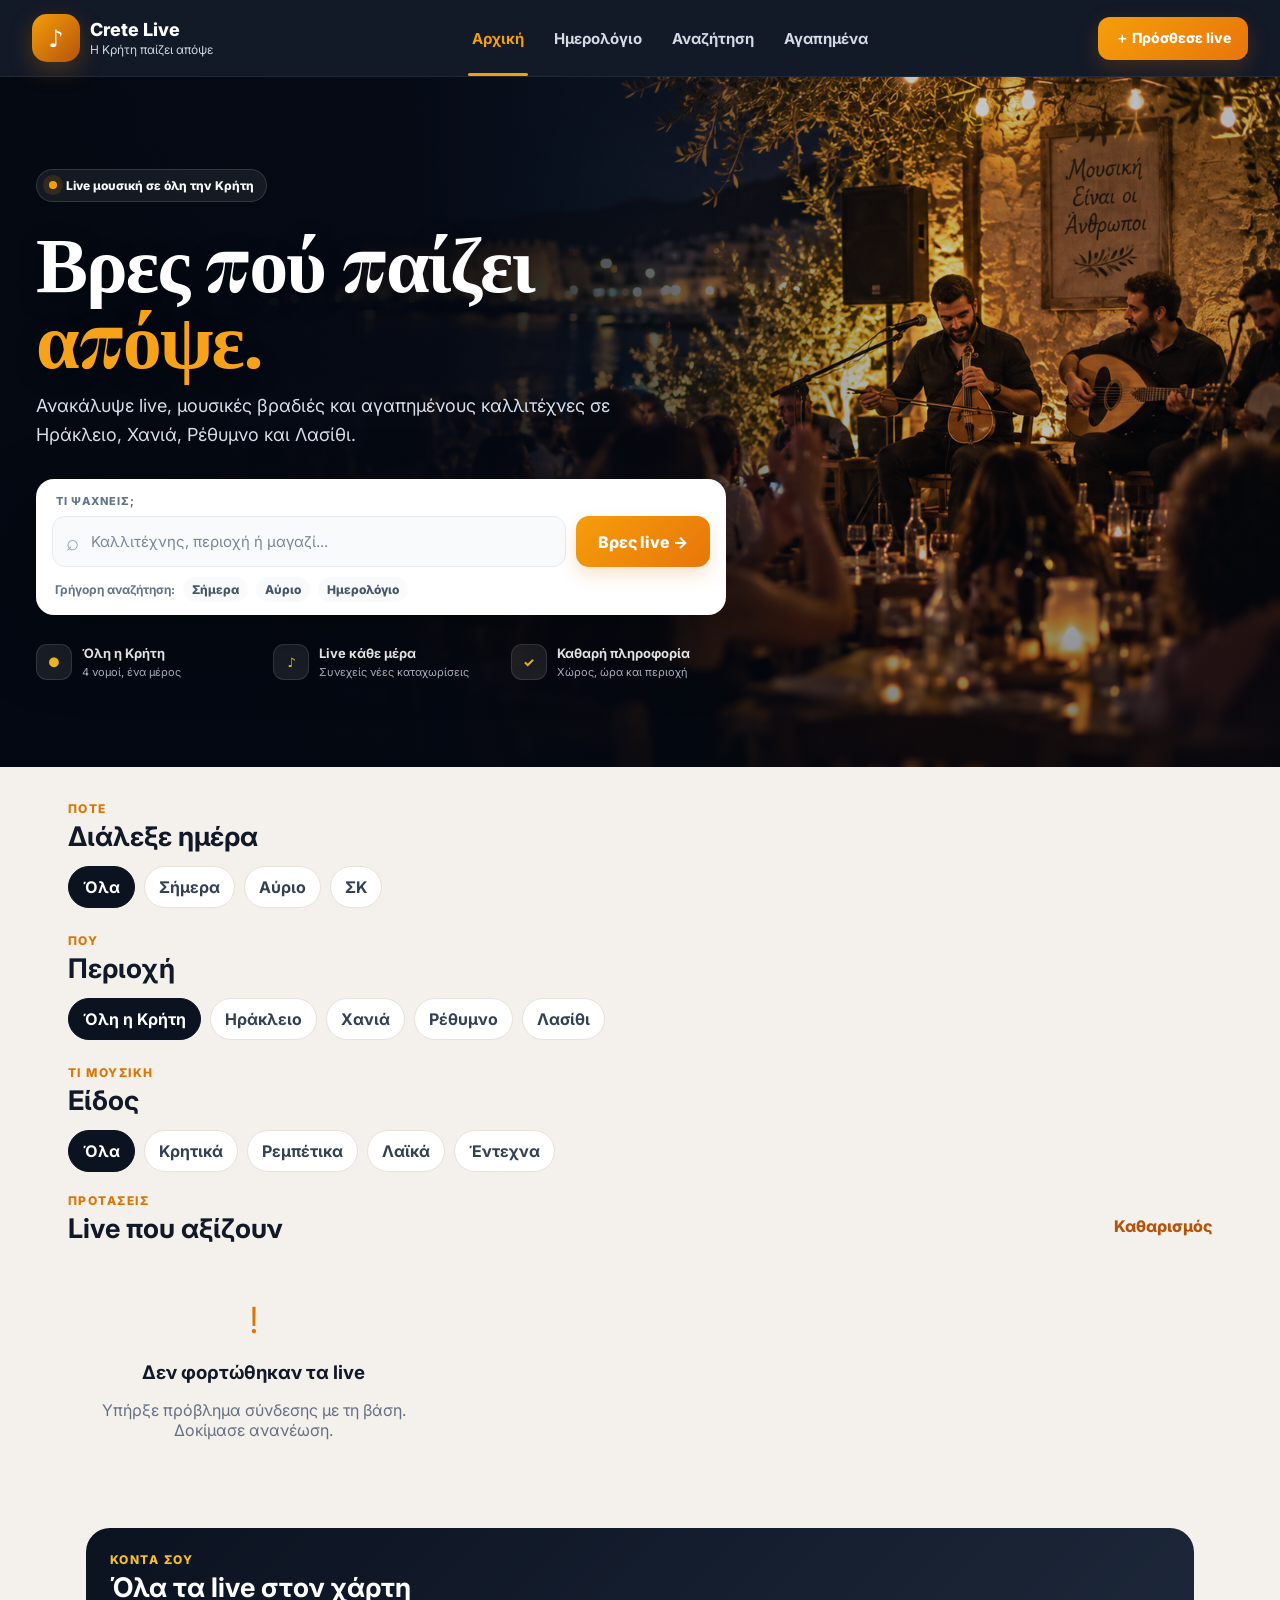
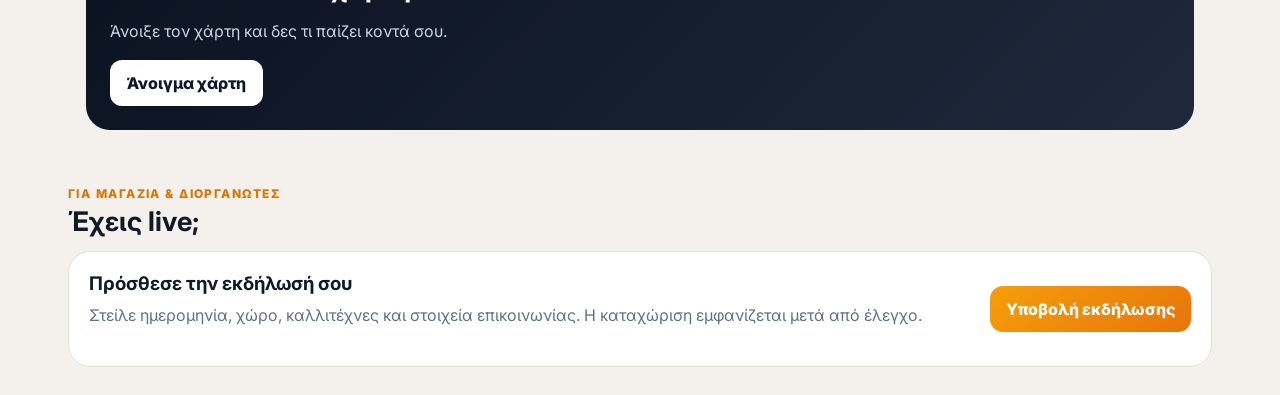
==== commit 3d4cca89: "Load custom hero theme" ====
--- a/index.html
+++ b/index.html
@@ -1,5 +1,5 @@
 <!DOCTYPE html>
-<html lang="el"><head><meta charset="UTF-8"/><meta name="viewport" content="width=device-width, initial-scale=1.0"/><meta name="theme-color" content="#0b1220"/><title>Crete Live — Ζωντανή μουσική στην Κρήτη</title><meta name="description" content="Βρες live μουσική, κρητικά, ρεμπέτικα, λαϊκά και έντεχνα σε όλη την Κρήτη."/><link rel="preconnect" href="https://fonts.googleapis.com"><link rel="preconnect" href="https://fonts.gstatic.com" crossorigin><link href="https://fonts.googleapis.com/css2?family=Inter:wght@400;500;600;700;800&family=Playfair+Display:wght@700;800&display=swap" rel="stylesheet"><link rel="stylesheet" href="style.css?v=8"/></head><body>
+<html lang="el"><head><meta charset="UTF-8"/><meta name="viewport" content="width=device-width, initial-scale=1.0"/><meta name="theme-color" content="#0b1220"/><title>Crete Live — Ζωντανή μουσική στην Κρήτη</title><meta name="description" content="Βρες live μουσική, κρητικά, ρεμπέτικα, λαϊκά και έντεχνα σε όλη την Κρήτη."/><link rel="preconnect" href="https://fonts.googleapis.com"><link rel="preconnect" href="https://fonts.gstatic.com" crossorigin><link href="https://fonts.googleapis.com/css2?family=Inter:wght@400;500;600;700;800&family=Playfair+Display:wght@700;800&display=swap" rel="stylesheet"><link rel="stylesheet" href="style.css?v=8"/><link rel="stylesheet" href="hero-theme.css?v=1"/></head><body>
 <header class="topbar"><div class="topbar-inner"><a class="brand" href="index.html"><div class="brand-mark">♪</div><div><div class="brand-name">Crete Live</div><div class="brand-sub">Η Κρήτη παίζει απόψε</div></div></a><nav class="desktop-nav" aria-label="Κύρια πλοήγηση"><a class="active" href="index.html">Αρχική</a><a href="calendar.html">Ημερολόγιο</a><a href="#searchInput">Αναζήτηση</a><a href="#">Αγαπημένα</a></nav><button class="header-cta" id="headerSubmitEvent" type="button">＋ Πρόσθεσε live</button><button class="icon-btn" id="menuBtn" aria-label="Μενού">☰</button></div></header>
 <main><section class="hero"><div class="hero-shade"></div><div class="hero-content"><div class="hero-copy"><span class="hero-pill"><span class="hero-pill-dot"></span> Live μουσική σε όλη την Κρήτη</span><h1>Βρες πού παίζει<br><span>απόψε.</span></h1><p>Ανακάλυψε live, μουσικές βραδιές και αγαπημένους καλλιτέχνες σε Ηράκλειο, Χανιά, Ρέθυμνο και Λασίθι.</p></div><div class="search-card"><div class="search-label">Τι ψάχνεις;</div><div class="search-row"><div class="search-input-wrap"><span class="search-icon">⌕</span><input id="searchInput" type="search" placeholder="Καλλιτέχνης, περιοχή ή μαγαζί..."/></div><button id="searchBtn">Βρες live <span>→</span></button></div><div class="quick-links"><span>Γρήγορη αναζήτηση:</span><a href="#dateChips">Σήμερα</a><a href="#dateChips">Αύριο</a><a href="calendar.html">Ημερολόγιο</a></div></div><div class="hero-benefits"><div><span class="benefit-icon">●</span><div><strong>Όλη η Κρήτη</strong><small>4 νομοί, ένα μέρος</small></div></div><div><span class="benefit-icon">♪</span><div><strong>Live κάθε μέρα</strong><small>Συνεχείς νέες καταχωρίσεις</small></div></div><div><span class="benefit-icon">✓</span><div><strong>Καθαρή πληροφορία</strong><small>Χώρος, ώρα και περιοχή</small></div></div></div></div></section>
 <section class="section filter-section"><div class="section-head"><div><span class="kicker">Πότε</span><h2>Διάλεξε ημέρα</h2></div></div><div class="chips" id="dateChips"><button class="chip active" data-date="all">Όλα</button><button class="chip" data-date="Σήμερα">Σήμερα</button><button class="chip" data-date="Αύριο">Αύριο</button><button class="chip" data-date="Σαββατοκύριακο">ΣΚ</button></div><div class="section-head smaller"><div><span class="kicker">Πού</span><h2>Περιοχή</h2></div></div><div class="chips" id="regionChips"><button class="chip active" data-region="all">Όλη η Κρήτη</button><button class="chip" data-region="Ηράκλειο">Ηράκλειο</button><button class="chip" data-region="Χανιά">Χανιά</button><button class="chip" data-region="Ρέθυμνο">Ρέθυμνο</button><button class="chip" data-region="Λασίθι">Λασίθι</button></div><div class="section-head smaller"><div><span class="kicker">Τι μουσική</span><h2>Είδος</h2></div></div><div class="chips" id="genreChips"><button class="chip active" data-genre="all">Όλα</button><button class="chip" data-genre="Κρητικά">Κρητικά</button><button class="chip" data-genre="Ρεμπέτικα">Ρεμπέτικα</button><button class="chip" data-genre="Λαϊκά">Λαϊκά</button><button class="chip" data-genre="Έντεχνα">Έντεχνα</button></div></section>
--- a/hero-theme.css
+++ b/hero-theme.css
@@ -0,0 +1 @@
+.hero{background:linear-gradient(90deg,rgba(4,9,18,.97) 0%,rgba(4,9,18,.88) 32%,rgba(4,9,18,.58) 52%,rgba(4,9,18,.16) 72%,rgba(4,9,18,.26) 100%),url('hero.png') 58% center/cover no-repeat!important}.hero-shade{background:linear-gradient(180deg,rgba(3,7,18,.06) 0%,rgba(3,7,18,.08) 58%,rgba(3,7,18,.42) 100%)!important}.search-card,.hero-benefits{max-width:700px!important}.search-card{border-radius:18px!important}.header-cta,.search-card .search-row button,.primary-btn{background:linear-gradient(135deg,#f59e0b,#e8750a)!important}.chip{transition:background .18s ease,color .18s ease,border-color .18s ease,transform .18s ease}.chip:hover{border-color:#d7c7b3;transform:translateY(-1px)}.chip.active{background:#0b1220!important;color:#fff!important;border-color:#0b1220!important}.details-btn{background:#fff3e2!important;color:#92400e!important}.event-card{border-radius:20px!important}.event-card:hover{transform:translateY(-2px);box-shadow:0 14px 34px rgba(15,23,42,.09)}@media(min-width:760px){.hero{background-position:58% center!important}.hero-content{max-width:1280px!important}.hero-copy{max-width:660px!important}.search-card,.hero-benefits{max-width:690px!important}}@media(max-width:759px){.hero{background-position:64% center!important}.search-card,.hero-benefits{max-width:100%!important}}
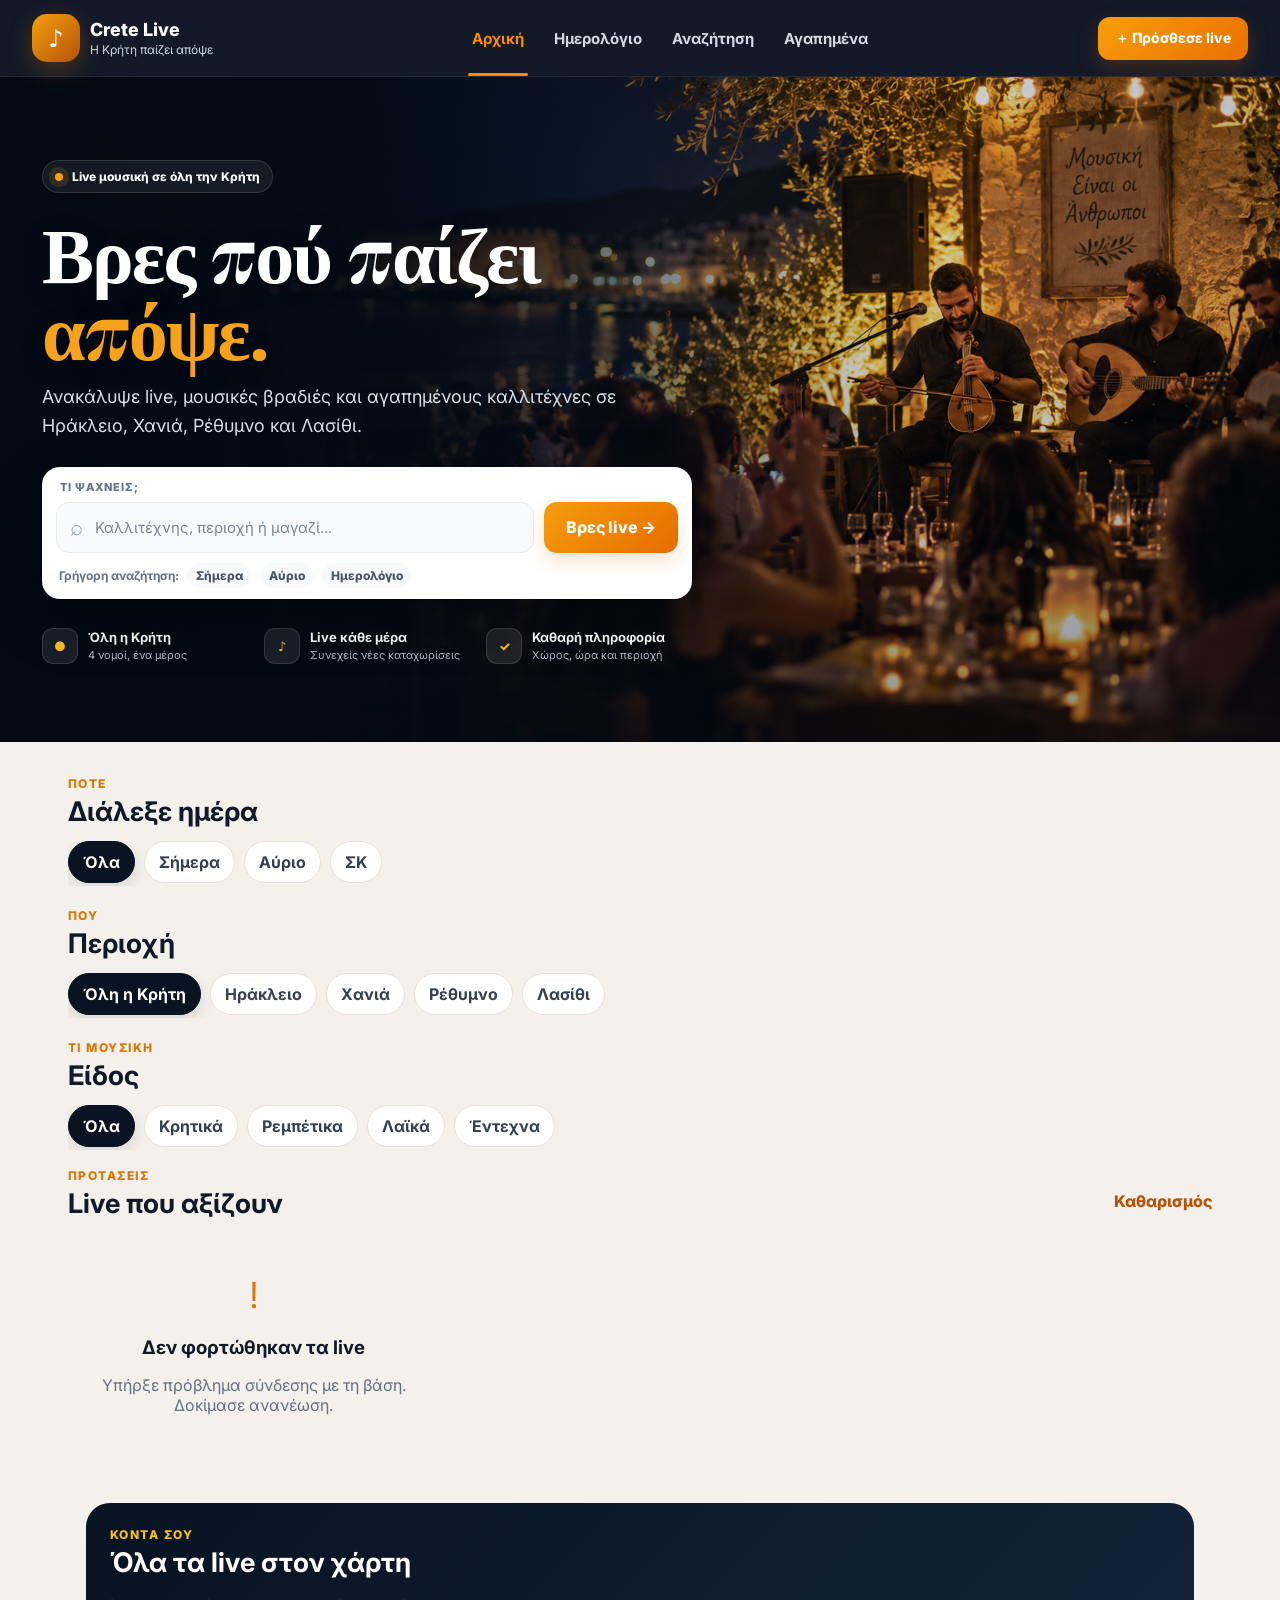
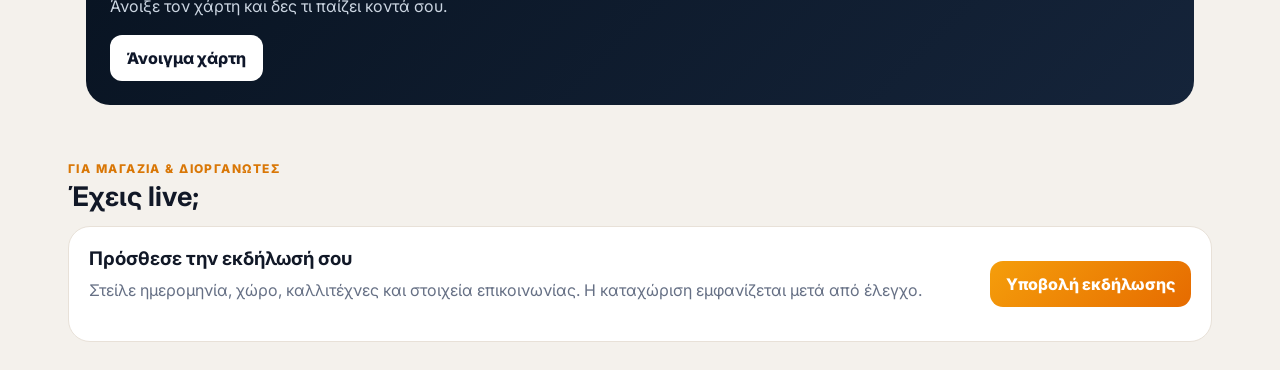
==== commit 295e863e: "Load refined Crete Live visual theme" ====
--- a/index.html
+++ b/index.html
@@ -1,5 +1,5 @@
 <!DOCTYPE html>
-<html lang="el"><head><meta charset="UTF-8"/><meta name="viewport" content="width=device-width, initial-scale=1.0"/><meta name="theme-color" content="#0b1220"/><title>Crete Live — Ζωντανή μουσική στην Κρήτη</title><meta name="description" content="Βρες live μουσική, κρητικά, ρεμπέτικα, λαϊκά και έντεχνα σε όλη την Κρήτη."/><link rel="preconnect" href="https://fonts.googleapis.com"><link rel="preconnect" href="https://fonts.gstatic.com" crossorigin><link href="https://fonts.googleapis.com/css2?family=Inter:wght@400;500;600;700;800&family=Playfair+Display:wght@700;800&display=swap" rel="stylesheet"><link rel="stylesheet" href="style.css?v=8"/><link rel="stylesheet" href="hero-theme.css?v=1"/></head><body>
+<html lang="el"><head><meta charset="UTF-8"/><meta name="viewport" content="width=device-width, initial-scale=1.0"/><meta name="theme-color" content="#0b1220"/><title>Crete Live — Ζωντανή μουσική στην Κρήτη</title><meta name="description" content="Βρες live μουσική, κρητικά, ρεμπέτικα, λαϊκά και έντεχνα σε όλη την Κρήτη."/><link rel="preconnect" href="https://fonts.googleapis.com"><link rel="preconnect" href="https://fonts.gstatic.com" crossorigin><link href="https://fonts.googleapis.com/css2?family=Inter:wght@400;500;600;700;800&family=Playfair+Display:wght@700;800&display=swap" rel="stylesheet"><link rel="stylesheet" href="style.css?v=8"/><link rel="stylesheet" href="theme-v2.css?v=1"/></head><body>
 <header class="topbar"><div class="topbar-inner"><a class="brand" href="index.html"><div class="brand-mark">♪</div><div><div class="brand-name">Crete Live</div><div class="brand-sub">Η Κρήτη παίζει απόψε</div></div></a><nav class="desktop-nav" aria-label="Κύρια πλοήγηση"><a class="active" href="index.html">Αρχική</a><a href="calendar.html">Ημερολόγιο</a><a href="#searchInput">Αναζήτηση</a><a href="#">Αγαπημένα</a></nav><button class="header-cta" id="headerSubmitEvent" type="button">＋ Πρόσθεσε live</button><button class="icon-btn" id="menuBtn" aria-label="Μενού">☰</button></div></header>
 <main><section class="hero"><div class="hero-shade"></div><div class="hero-content"><div class="hero-copy"><span class="hero-pill"><span class="hero-pill-dot"></span> Live μουσική σε όλη την Κρήτη</span><h1>Βρες πού παίζει<br><span>απόψε.</span></h1><p>Ανακάλυψε live, μουσικές βραδιές και αγαπημένους καλλιτέχνες σε Ηράκλειο, Χανιά, Ρέθυμνο και Λασίθι.</p></div><div class="search-card"><div class="search-label">Τι ψάχνεις;</div><div class="search-row"><div class="search-input-wrap"><span class="search-icon">⌕</span><input id="searchInput" type="search" placeholder="Καλλιτέχνης, περιοχή ή μαγαζί..."/></div><button id="searchBtn">Βρες live <span>→</span></button></div><div class="quick-links"><span>Γρήγορη αναζήτηση:</span><a href="#dateChips">Σήμερα</a><a href="#dateChips">Αύριο</a><a href="calendar.html">Ημερολόγιο</a></div></div><div class="hero-benefits"><div><span class="benefit-icon">●</span><div><strong>Όλη η Κρήτη</strong><small>4 νομοί, ένα μέρος</small></div></div><div><span class="benefit-icon">♪</span><div><strong>Live κάθε μέρα</strong><small>Συνεχείς νέες καταχωρίσεις</small></div></div><div><span class="benefit-icon">✓</span><div><strong>Καθαρή πληροφορία</strong><small>Χώρος, ώρα και περιοχή</small></div></div></div></div></section>
 <section class="section filter-section"><div class="section-head"><div><span class="kicker">Πότε</span><h2>Διάλεξε ημέρα</h2></div></div><div class="chips" id="dateChips"><button class="chip active" data-date="all">Όλα</button><button class="chip" data-date="Σήμερα">Σήμερα</button><button class="chip" data-date="Αύριο">Αύριο</button><button class="chip" data-date="Σαββατοκύριακο">ΣΚ</button></div><div class="section-head smaller"><div><span class="kicker">Πού</span><h2>Περιοχή</h2></div></div><div class="chips" id="regionChips"><button class="chip active" data-region="all">Όλη η Κρήτη</button><button class="chip" data-region="Ηράκλειο">Ηράκλειο</button><button class="chip" data-region="Χανιά">Χανιά</button><button class="chip" data-region="Ρέθυμνο">Ρέθυμνο</button><button class="chip" data-region="Λασίθι">Λασίθι</button></div><div class="section-head smaller"><div><span class="kicker">Τι μουσική</span><h2>Είδος</h2></div></div><div class="chips" id="genreChips"><button class="chip active" data-genre="all">Όλα</button><button class="chip" data-genre="Κρητικά">Κρητικά</button><button class="chip" data-genre="Ρεμπέτικα">Ρεμπέτικα</button><button class="chip" data-genre="Λαϊκά">Λαϊκά</button><button class="chip" data-genre="Έντεχνα">Έντεχνα</button></div></section>
--- a/theme-v2.css
+++ b/theme-v2.css
@@ -0,0 +1,48 @@
+/* Crete Live — refined visual layer */
+:root{--brand-orange:#ff8a00;--brand-orange-2:#f59e0b;--brand-navy:#091321;--brand-navy-2:#111c2d;--brand-cream:#f7f4ef}
+
+/* Desktop hero: preserve the fortress, woman and musicians */
+.hero{min-height:665px;background-image:linear-gradient(90deg,rgba(3,10,20,.97) 0%,rgba(3,10,20,.88) 28%,rgba(3,10,20,.54) 48%,rgba(3,10,20,.14) 70%,rgba(3,10,20,.22) 100%),url('hero.png')!important;background-size:cover!important;background-repeat:no-repeat!important;background-position:center 48%!important}
+.hero-shade{background:linear-gradient(180deg,rgba(2,8,18,.05) 42%,rgba(2,8,18,.32) 100%)!important}
+.hero-content{max-width:1320px;margin:0 auto;padding-left:42px!important;padding-right:42px!important}
+.hero-copy{max-width:620px!important}.hero .hero-copy p{max-width:590px!important}
+.search-card{max-width:650px!important;border-radius:18px!important;padding:12px 13px 10px!important;margin-top:26px!important;box-shadow:0 20px 55px rgba(0,0,0,.30)!important}
+.hero-benefits{max-width:650px!important;gap:16px!important}
+
+/* Consistent interactions */
+.desktop-nav a,.header-cta,.search-row button,.quick-links a,.chip,.text-btn,.details-btn,.secondary-btn,.primary-btn,.primary-link,.secondary-link,.nav-item,.calendar-arrow,.today-btn{transition:color .18s ease,background-color .18s ease,border-color .18s ease,box-shadow .18s ease,transform .18s ease,opacity .18s ease}
+@media (hover:hover){
+.desktop-nav a:hover{color:var(--brand-orange)!important}
+.header-cta:hover,.search-row button:hover,.primary-btn:hover,.primary-link:hover{transform:translateY(-2px);filter:brightness(1.08);box-shadow:0 10px 24px rgba(245,158,11,.30)!important}
+.quick-links a:hover{background:#fff0dc!important;color:#a94e00!important}
+.chip:hover{border-color:#f59e0b!important;background:#fff5e8!important;color:#9a4a00!important;transform:translateY(-1px)}
+.chip.active:hover{background:#16243a!important;color:#fff!important;border-color:#16243a!important}
+.text-btn:hover{color:#f07c00!important}
+.details-btn:hover{background:#ffe8c7!important;color:#7c3500!important}
+.secondary-btn:hover{transform:translateY(-2px);box-shadow:0 8px 20px rgba(0,0,0,.16)}
+.event-card:hover{transform:translateY(-4px);box-shadow:0 16px 38px rgba(15,23,42,.11)!important}
+.fav:hover{transform:scale(1.07)}
+.calendar-arrow:hover,.today-btn:hover{border-color:#f59e0b!important;color:#b45309!important;background:#fff7eb!important}
+}
+button:active,.header-cta:active,.chip:active,.nav-item:active{transform:scale(.97)}
+button:focus-visible,a:focus-visible,input:focus-visible{outline:3px solid rgba(245,158,11,.35);outline-offset:3px}
+
+/* Active navigation and controls */
+.desktop-nav a.active{color:var(--brand-orange)!important}.desktop-nav a.active:after{background:var(--brand-orange)!important}
+.chip.active{background:var(--brand-navy)!important;border-color:var(--brand-navy)!important;color:#fff!important;box-shadow:0 6px 16px rgba(9,19,33,.12)}
+.nav-item.active{color:#c45f00!important}
+
+/* Slightly more coherent cards */
+.event-card,.submit-card{border-color:#e8e1d8!important}.details-btn{background:#fff1df!important;color:#984500!important}.map-cta{background:linear-gradient(135deg,#081321,#15243a)!important}
+
+/* Mobile: prioritize readable content and the human/music focal area. */
+@media(max-width:759px){
+.hero{min-height:720px!important;background-position:61% center!important;align-items:flex-start!important}
+.hero:before{content:"";position:absolute;inset:0;background:linear-gradient(180deg,rgba(3,9,18,.80) 0%,rgba(3,9,18,.62) 48%,rgba(3,9,18,.46) 72%,rgba(3,9,18,.70) 100%);pointer-events:none}
+.hero-content{padding:38px 18px 30px!important;margin:0!important}
+.hero-copy{max-width:100%!important}.hero h1{font-size:46px!important;line-height:1!important;margin-top:17px!important}.hero .hero-copy p{font-size:14px!important;max-width:94%!important}
+.search-card{max-width:100%!important;margin-top:22px!important;padding:11px!important;border-radius:17px!important}
+.search-card .search-row{gap:8px!important}.search-card .search-row button{padding:0 14px!important;min-width:112px!important}.quick-links{gap:6px!important}.quick-links span{width:100%;margin-bottom:2px}
+.hero-benefits{max-width:100%!important;margin-top:16px!important;gap:8px!important;grid-template-columns:1fr!important}.hero-benefits>div{padding:3px 0!important}.benefit-icon{width:32px!important;height:32px!important}.hero-benefits small{font-size:10px!important}
+}
+@media(max-width:430px){.hero{background-position:64% center!important}.hero h1{font-size:42px!important}.search-card .search-row{display:grid!important;grid-template-columns:1fr!important}.search-card .search-row button{min-height:46px!important;width:100%!important}}
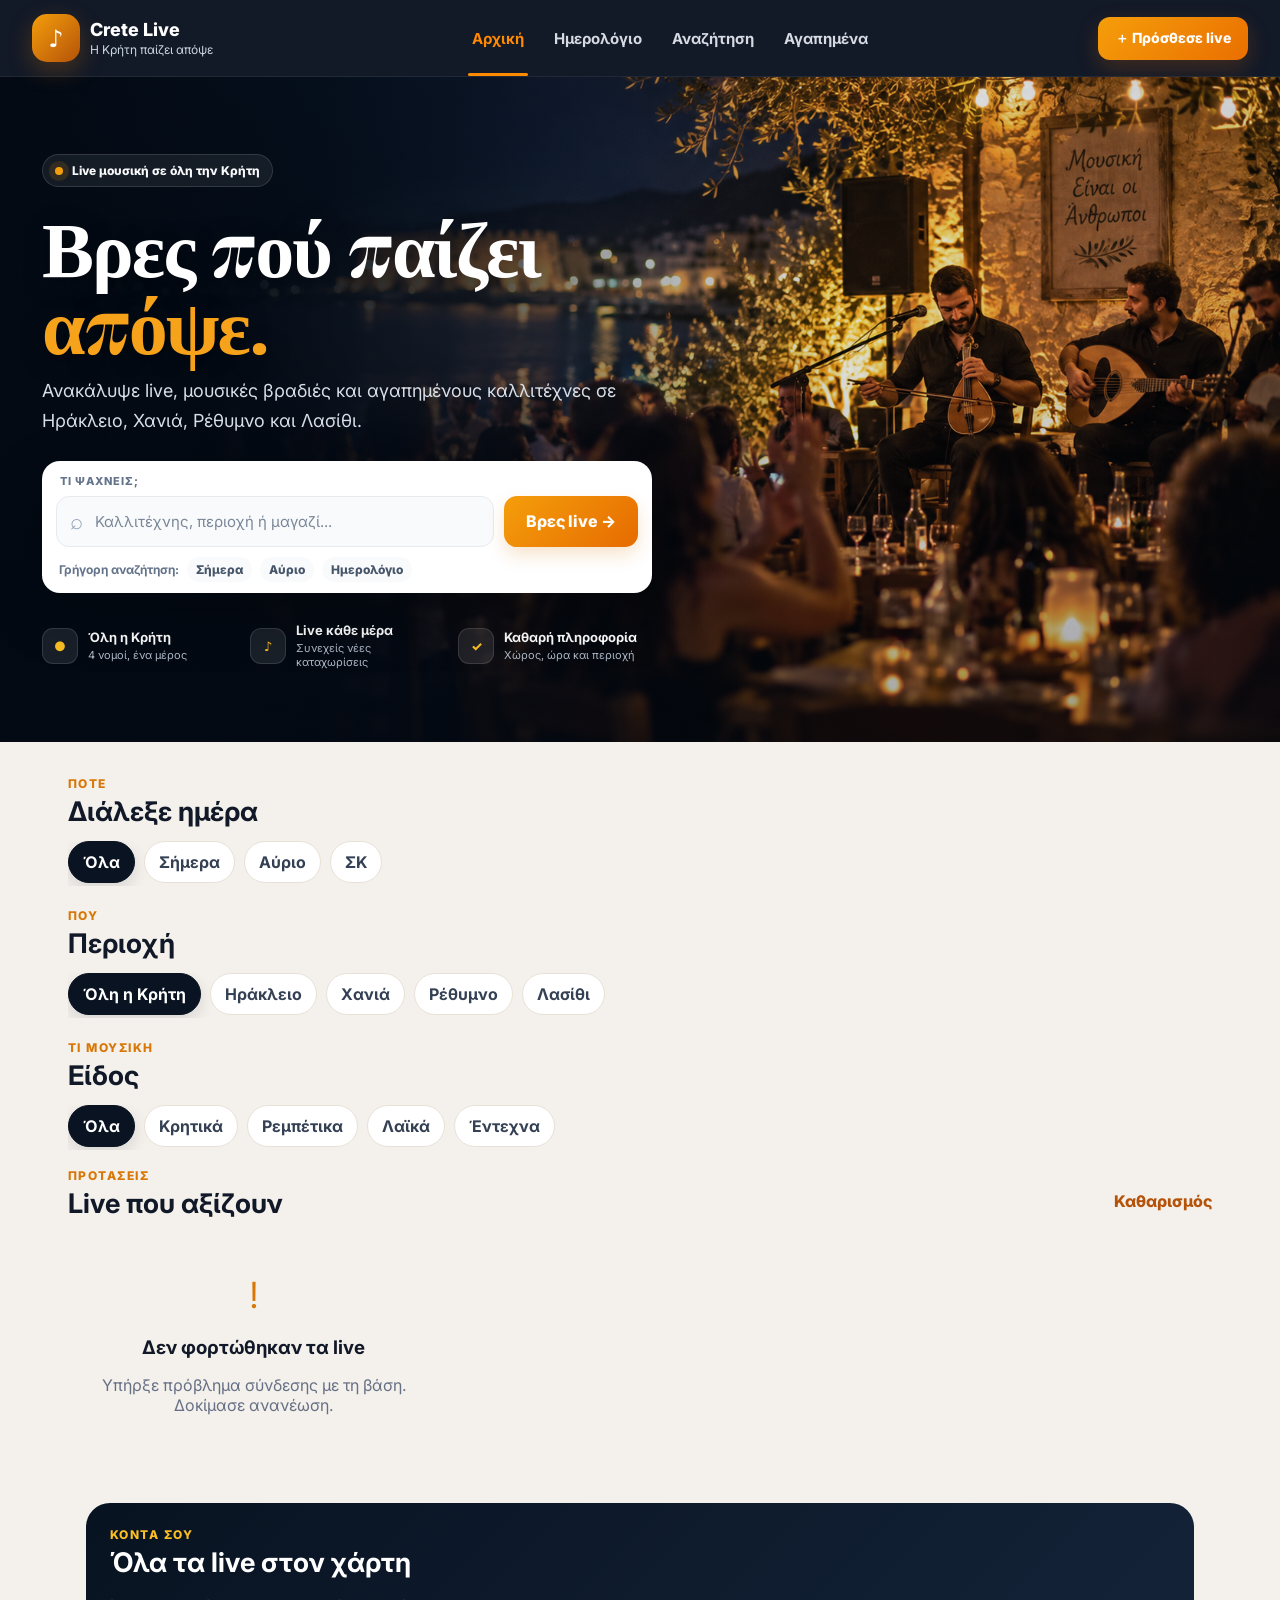
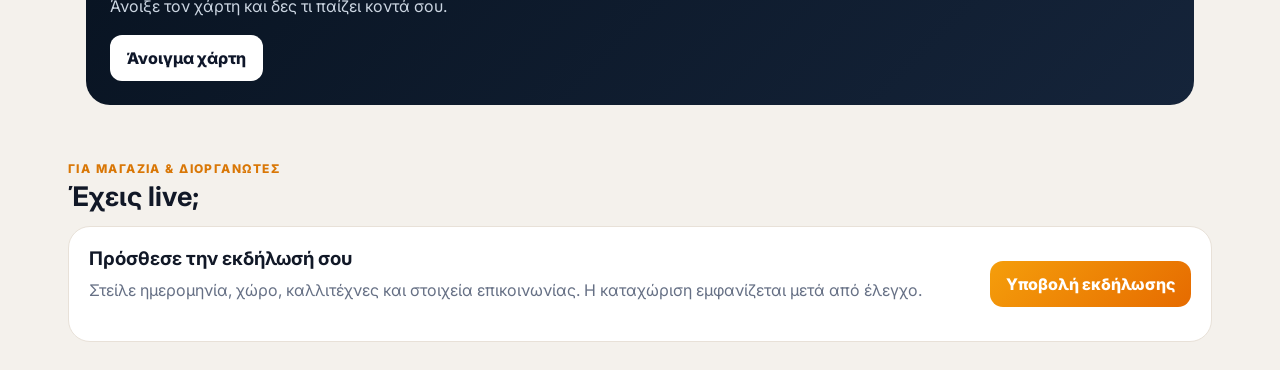
==== commit f8ae1ede: "Refresh hero theme cache" ====
--- a/index.html
+++ b/index.html
@@ -1,5 +1,5 @@
 <!DOCTYPE html>
-<html lang="el"><head><meta charset="UTF-8"/><meta name="viewport" content="width=device-width, initial-scale=1.0"/><meta name="theme-color" content="#0b1220"/><title>Crete Live — Ζωντανή μουσική στην Κρήτη</title><meta name="description" content="Βρες live μουσική, κρητικά, ρεμπέτικα, λαϊκά και έντεχνα σε όλη την Κρήτη."/><link rel="preconnect" href="https://fonts.googleapis.com"><link rel="preconnect" href="https://fonts.gstatic.com" crossorigin><link href="https://fonts.googleapis.com/css2?family=Inter:wght@400;500;600;700;800&family=Playfair+Display:wght@700;800&display=swap" rel="stylesheet"><link rel="stylesheet" href="style.css?v=8"/><link rel="stylesheet" href="theme-v2.css?v=1"/></head><body>
+<html lang="el"><head><meta charset="UTF-8"/><meta name="viewport" content="width=device-width, initial-scale=1.0"/><meta name="theme-color" content="#0b1220"/><title>Crete Live — Ζωντανή μουσική στην Κρήτη</title><meta name="description" content="Βρες live μουσική, κρητικά, ρεμπέτικα, λαϊκά και έντεχνα σε όλη την Κρήτη."/><link rel="preconnect" href="https://fonts.googleapis.com"><link rel="preconnect" href="https://fonts.gstatic.com" crossorigin><link href="https://fonts.googleapis.com/css2?family=Inter:wght@400;500;600;700;800&family=Playfair+Display:wght@700;800&display=swap" rel="stylesheet"><link rel="stylesheet" href="style.css?v=8"/><link rel="stylesheet" href="theme-v2.css?v=2"/></head><body>
 <header class="topbar"><div class="topbar-inner"><a class="brand" href="index.html"><div class="brand-mark">♪</div><div><div class="brand-name">Crete Live</div><div class="brand-sub">Η Κρήτη παίζει απόψε</div></div></a><nav class="desktop-nav" aria-label="Κύρια πλοήγηση"><a class="active" href="index.html">Αρχική</a><a href="calendar.html">Ημερολόγιο</a><a href="#searchInput">Αναζήτηση</a><a href="#">Αγαπημένα</a></nav><button class="header-cta" id="headerSubmitEvent" type="button">＋ Πρόσθεσε live</button><button class="icon-btn" id="menuBtn" aria-label="Μενού">☰</button></div></header>
 <main><section class="hero"><div class="hero-shade"></div><div class="hero-content"><div class="hero-copy"><span class="hero-pill"><span class="hero-pill-dot"></span> Live μουσική σε όλη την Κρήτη</span><h1>Βρες πού παίζει<br><span>απόψε.</span></h1><p>Ανακάλυψε live, μουσικές βραδιές και αγαπημένους καλλιτέχνες σε Ηράκλειο, Χανιά, Ρέθυμνο και Λασίθι.</p></div><div class="search-card"><div class="search-label">Τι ψάχνεις;</div><div class="search-row"><div class="search-input-wrap"><span class="search-icon">⌕</span><input id="searchInput" type="search" placeholder="Καλλιτέχνης, περιοχή ή μαγαζί..."/></div><button id="searchBtn">Βρες live <span>→</span></button></div><div class="quick-links"><span>Γρήγορη αναζήτηση:</span><a href="#dateChips">Σήμερα</a><a href="#dateChips">Αύριο</a><a href="calendar.html">Ημερολόγιο</a></div></div><div class="hero-benefits"><div><span class="benefit-icon">●</span><div><strong>Όλη η Κρήτη</strong><small>4 νομοί, ένα μέρος</small></div></div><div><span class="benefit-icon">♪</span><div><strong>Live κάθε μέρα</strong><small>Συνεχείς νέες καταχωρίσεις</small></div></div><div><span class="benefit-icon">✓</span><div><strong>Καθαρή πληροφορία</strong><small>Χώρος, ώρα και περιοχή</small></div></div></div></div></section>
 <section class="section filter-section"><div class="section-head"><div><span class="kicker">Πότε</span><h2>Διάλεξε ημέρα</h2></div></div><div class="chips" id="dateChips"><button class="chip active" data-date="all">Όλα</button><button class="chip" data-date="Σήμερα">Σήμερα</button><button class="chip" data-date="Αύριο">Αύριο</button><button class="chip" data-date="Σαββατοκύριακο">ΣΚ</button></div><div class="section-head smaller"><div><span class="kicker">Πού</span><h2>Περιοχή</h2></div></div><div class="chips" id="regionChips"><button class="chip active" data-region="all">Όλη η Κρήτη</button><button class="chip" data-region="Ηράκλειο">Ηράκλειο</button><button class="chip" data-region="Χανιά">Χανιά</button><button class="chip" data-region="Ρέθυμνο">Ρέθυμνο</button><button class="chip" data-region="Λασίθι">Λασίθι</button></div><div class="section-head smaller"><div><span class="kicker">Τι μουσική</span><h2>Είδος</h2></div></div><div class="chips" id="genreChips"><button class="chip active" data-genre="all">Όλα</button><button class="chip" data-genre="Κρητικά">Κρητικά</button><button class="chip" data-genre="Ρεμπέτικα">Ρεμπέτικα</button><button class="chip" data-genre="Λαϊκά">Λαϊκά</button><button class="chip" data-genre="Έντεχνα">Έντεχνα</button></div></section>
--- a/theme-v2.css
+++ b/theme-v2.css
@@ -2,12 +2,13 @@
 :root{--brand-orange:#ff8a00;--brand-orange-2:#f59e0b;--brand-navy:#091321;--brand-navy-2:#111c2d;--brand-cream:#f7f4ef}
 
 /* Desktop hero: preserve the fortress, woman and musicians */
-.hero{min-height:665px;background-image:linear-gradient(90deg,rgba(3,10,20,.97) 0%,rgba(3,10,20,.88) 28%,rgba(3,10,20,.54) 48%,rgba(3,10,20,.14) 70%,rgba(3,10,20,.22) 100%),url('hero.png')!important;background-size:cover!important;background-repeat:no-repeat!important;background-position:center 48%!important}
-.hero-shade{background:linear-gradient(180deg,rgba(2,8,18,.05) 42%,rgba(2,8,18,.32) 100%)!important}
+.hero{min-height:665px;background-image:linear-gradient(90deg,rgba(3,10,20,.96) 0%,rgba(3,10,20,.78) 25%,rgba(3,10,20,.42) 43%,rgba(3,10,20,.10) 66%,rgba(3,10,20,.18) 100%),url('hero.png')!important;background-size:cover!important;background-repeat:no-repeat!important;background-position:center 44%!important}
+.hero-shade{background:radial-gradient(ellipse at 39% 37%,rgba(255,255,255,.055) 0%,rgba(255,255,255,0) 26%),linear-gradient(180deg,rgba(2,8,18,.02) 40%,rgba(2,8,18,.28) 100%)!important}
 .hero-content{max-width:1320px;margin:0 auto;padding-left:42px!important;padding-right:42px!important}
 .hero-copy{max-width:620px!important}.hero .hero-copy p{max-width:590px!important}
-.search-card{max-width:650px!important;border-radius:18px!important;padding:12px 13px 10px!important;margin-top:26px!important;box-shadow:0 20px 55px rgba(0,0,0,.30)!important}
-.hero-benefits{max-width:650px!important;gap:16px!important}
+.hero h1{text-shadow:0 5px 24px rgba(0,0,0,.42)!important}
+.search-card{max-width:610px!important;border-radius:18px!important;padding:12px 13px 10px!important;margin-top:26px!important;box-shadow:0 20px 55px rgba(0,0,0,.30)!important}
+.hero-benefits{max-width:610px!important;gap:14px!important}
 
 /* Consistent interactions */
 .desktop-nav a,.header-cta,.search-row button,.quick-links a,.chip,.text-btn,.details-btn,.secondary-btn,.primary-btn,.primary-link,.secondary-link,.nav-item,.calendar-arrow,.today-btn{transition:color .18s ease,background-color .18s ease,border-color .18s ease,box-shadow .18s ease,transform .18s ease,opacity .18s ease}
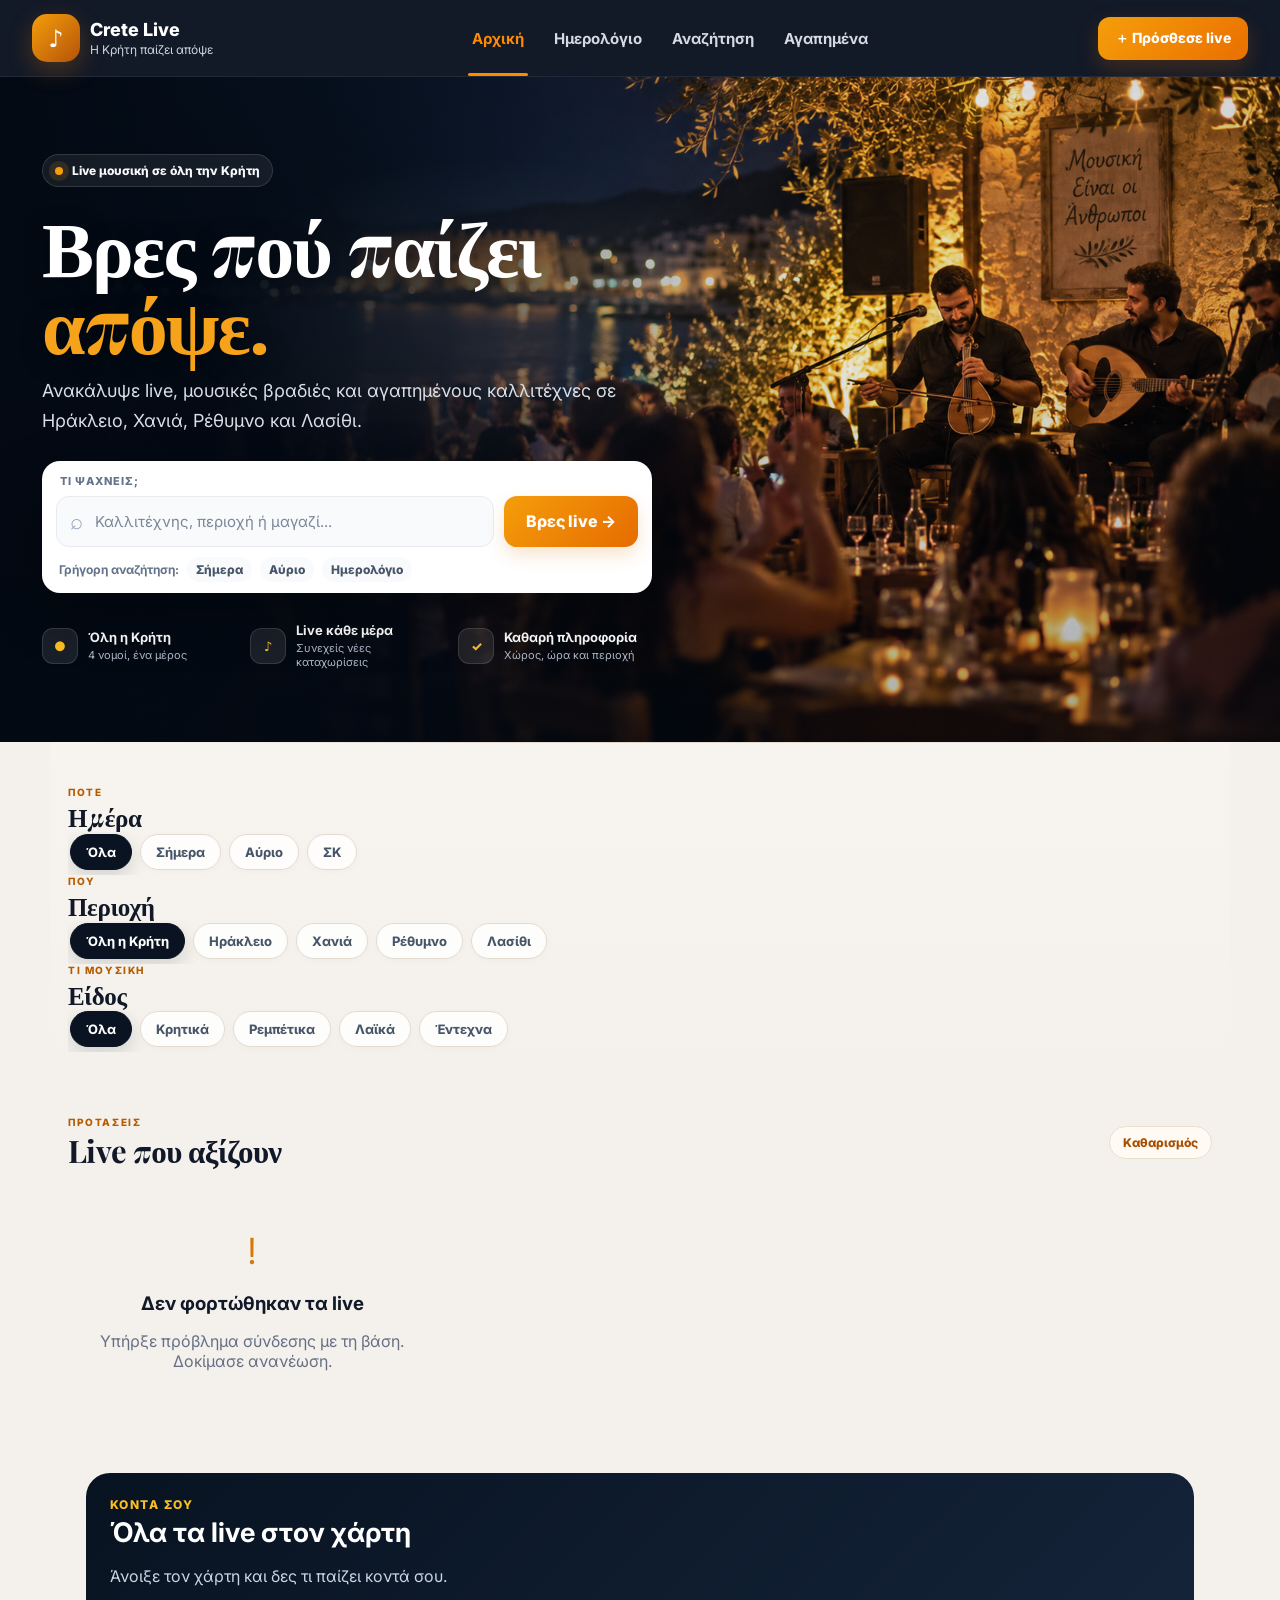
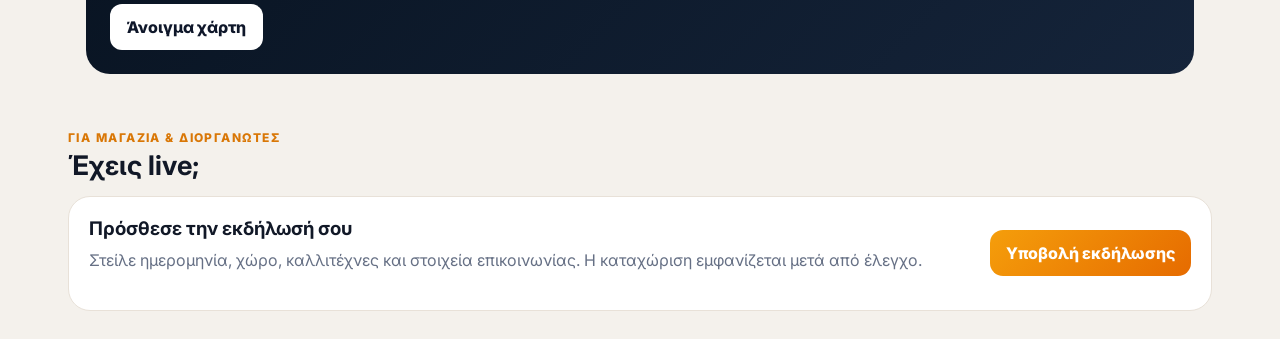
==== commit 29a84206: "Arrange homepage filters in compact desktop bar" ====
--- a/index.html
+++ b/index.html
@@ -1,8 +1,8 @@
 <!DOCTYPE html>
-<html lang="el"><head><meta charset="UTF-8"/><meta name="viewport" content="width=device-width, initial-scale=1.0"/><meta name="theme-color" content="#0b1220"/><title>Crete Live — Ζωντανή μουσική στην Κρήτη</title><meta name="description" content="Βρες live μουσική, κρητικά, ρεμπέτικα, λαϊκά και έντεχνα σε όλη την Κρήτη."/><link rel="preconnect" href="https://fonts.googleapis.com"><link rel="preconnect" href="https://fonts.gstatic.com" crossorigin><link href="https://fonts.googleapis.com/css2?family=Inter:wght@400;500;600;700;800&family=Playfair+Display:wght@700;800&display=swap" rel="stylesheet"><link rel="stylesheet" href="style.css?v=8"/><link rel="stylesheet" href="theme-v2.css?v=2"/></head><body>
+<html lang="el"><head><meta charset="UTF-8"/><meta name="viewport" content="width=device-width, initial-scale=1.0"/><meta name="theme-color" content="#0b1220"/><title>Crete Live — Ζωντανή μουσική στην Κρήτη</title><meta name="description" content="Βρες live μουσική, κρητικά, ρεμπέτικα, λαϊκά και έντεχνα σε όλη την Κρήτη."/><link rel="preconnect" href="https://fonts.googleapis.com"><link rel="preconnect" href="https://fonts.gstatic.com" crossorigin><link href="https://fonts.googleapis.com/css2?family=Inter:wght@400;500;600;700;800&family=Playfair+Display:wght@700;800&display=swap" rel="stylesheet"><link rel="stylesheet" href="style.css?v=8"/><link rel="stylesheet" href="theme-v2.css?v=3"/></head><body>
 <header class="topbar"><div class="topbar-inner"><a class="brand" href="index.html"><div class="brand-mark">♪</div><div><div class="brand-name">Crete Live</div><div class="brand-sub">Η Κρήτη παίζει απόψε</div></div></a><nav class="desktop-nav" aria-label="Κύρια πλοήγηση"><a class="active" href="index.html">Αρχική</a><a href="calendar.html">Ημερολόγιο</a><a href="#searchInput">Αναζήτηση</a><a href="#">Αγαπημένα</a></nav><button class="header-cta" id="headerSubmitEvent" type="button">＋ Πρόσθεσε live</button><button class="icon-btn" id="menuBtn" aria-label="Μενού">☰</button></div></header>
 <main><section class="hero"><div class="hero-shade"></div><div class="hero-content"><div class="hero-copy"><span class="hero-pill"><span class="hero-pill-dot"></span> Live μουσική σε όλη την Κρήτη</span><h1>Βρες πού παίζει<br><span>απόψε.</span></h1><p>Ανακάλυψε live, μουσικές βραδιές και αγαπημένους καλλιτέχνες σε Ηράκλειο, Χανιά, Ρέθυμνο και Λασίθι.</p></div><div class="search-card"><div class="search-label">Τι ψάχνεις;</div><div class="search-row"><div class="search-input-wrap"><span class="search-icon">⌕</span><input id="searchInput" type="search" placeholder="Καλλιτέχνης, περιοχή ή μαγαζί..."/></div><button id="searchBtn">Βρες live <span>→</span></button></div><div class="quick-links"><span>Γρήγορη αναζήτηση:</span><a href="#dateChips">Σήμερα</a><a href="#dateChips">Αύριο</a><a href="calendar.html">Ημερολόγιο</a></div></div><div class="hero-benefits"><div><span class="benefit-icon">●</span><div><strong>Όλη η Κρήτη</strong><small>4 νομοί, ένα μέρος</small></div></div><div><span class="benefit-icon">♪</span><div><strong>Live κάθε μέρα</strong><small>Συνεχείς νέες καταχωρίσεις</small></div></div><div><span class="benefit-icon">✓</span><div><strong>Καθαρή πληροφορία</strong><small>Χώρος, ώρα και περιοχή</small></div></div></div></div></section>
-<section class="section filter-section"><div class="section-head"><div><span class="kicker">Πότε</span><h2>Διάλεξε ημέρα</h2></div></div><div class="chips" id="dateChips"><button class="chip active" data-date="all">Όλα</button><button class="chip" data-date="Σήμερα">Σήμερα</button><button class="chip" data-date="Αύριο">Αύριο</button><button class="chip" data-date="Σαββατοκύριακο">ΣΚ</button></div><div class="section-head smaller"><div><span class="kicker">Πού</span><h2>Περιοχή</h2></div></div><div class="chips" id="regionChips"><button class="chip active" data-region="all">Όλη η Κρήτη</button><button class="chip" data-region="Ηράκλειο">Ηράκλειο</button><button class="chip" data-region="Χανιά">Χανιά</button><button class="chip" data-region="Ρέθυμνο">Ρέθυμνο</button><button class="chip" data-region="Λασίθι">Λασίθι</button></div><div class="section-head smaller"><div><span class="kicker">Τι μουσική</span><h2>Είδος</h2></div></div><div class="chips" id="genreChips"><button class="chip active" data-genre="all">Όλα</button><button class="chip" data-genre="Κρητικά">Κρητικά</button><button class="chip" data-genre="Ρεμπέτικα">Ρεμπέτικα</button><button class="chip" data-genre="Λαϊκά">Λαϊκά</button><button class="chip" data-genre="Έντεχνα">Έντεχνα</button></div></section>
-<section class="section compact"><div class="section-head"><div><span class="kicker">Προτάσεις</span><h2 id="resultsTitle">Live που αξίζουν</h2></div><button class="text-btn" id="clearFilters">Καθαρισμός</button></div><div class="events" id="eventsContainer"></div><div id="emptyState" class="empty hidden"><div class="empty-icon">♪</div><h3>Δεν βρέθηκε live</h3><p>Δοκίμασε άλλη περιοχή, ημέρα ή είδος μουσικής.</p></div></section><section class="section map-cta"><div><span class="kicker light">Κοντά σου</span><h2>Όλα τα live στον χάρτη</h2><p>Άνοιξε τον χάρτη και δες τι παίζει κοντά σου.</p></div><a class="secondary-btn" href="https://www.google.com/maps/search/live+music+crete" target="_blank" rel="noopener">Άνοιγμα χάρτη</a></section><section class="section"><div class="section-head"><div><span class="kicker">Για μαγαζιά & διοργανωτές</span><h2>Έχεις live;</h2></div></div><div class="submit-card"><div><h3>Πρόσθεσε την εκδήλωσή σου</h3><p>Στείλε ημερομηνία, χώρο, καλλιτέχνες και στοιχεία επικοινωνίας. Η καταχώριση εμφανίζεται μετά από έλεγχο.</p></div><button class="primary-btn" id="submitEventBtn">Υποβολή εκδήλωσης</button></div></section></main>
+<section class="section filter-section"><div class="filter-grid"><div class="filter-group"><div class="filter-title"><span class="kicker">Πότε</span><h2>Ημέρα</h2></div><div class="chips" id="dateChips"><button class="chip active" data-date="all">Όλα</button><button class="chip" data-date="Σήμερα">Σήμερα</button><button class="chip" data-date="Αύριο">Αύριο</button><button class="chip" data-date="Σαββατοκύριακο">ΣΚ</button></div></div><div class="filter-group"><div class="filter-title"><span class="kicker">Πού</span><h2>Περιοχή</h2></div><div class="chips" id="regionChips"><button class="chip active" data-region="all">Όλη η Κρήτη</button><button class="chip" data-region="Ηράκλειο">Ηράκλειο</button><button class="chip" data-region="Χανιά">Χανιά</button><button class="chip" data-region="Ρέθυμνο">Ρέθυμνο</button><button class="chip" data-region="Λασίθι">Λασίθι</button></div></div><div class="filter-group"><div class="filter-title"><span class="kicker">Τι μουσική</span><h2>Είδος</h2></div><div class="chips" id="genreChips"><button class="chip active" data-genre="all">Όλα</button><button class="chip" data-genre="Κρητικά">Κρητικά</button><button class="chip" data-genre="Ρεμπέτικα">Ρεμπέτικα</button><button class="chip" data-genre="Λαϊκά">Λαϊκά</button><button class="chip" data-genre="Έντεχνα">Έντεχνα</button></div></div></div></section>
+<section class="section compact"><div class="section-head results-head"><div><span class="kicker">Προτάσεις</span><h2 id="resultsTitle">Live που αξίζουν</h2></div><button class="text-btn" id="clearFilters">Καθαρισμός</button></div><div class="events" id="eventsContainer"></div><div id="emptyState" class="empty hidden"><div class="empty-icon">♪</div><h3>Δεν βρέθηκε live</h3><p>Δοκίμασε άλλη περιοχή, ημέρα ή είδος μουσικής.</p></div></section><section class="section map-cta"><div><span class="kicker light">Κοντά σου</span><h2>Όλα τα live στον χάρτη</h2><p>Άνοιξε τον χάρτη και δες τι παίζει κοντά σου.</p></div><a class="secondary-btn" href="https://www.google.com/maps/search/live+music+crete" target="_blank" rel="noopener">Άνοιγμα χάρτη</a></section><section class="section"><div class="section-head"><div><span class="kicker">Για μαγαζιά & διοργανωτές</span><h2>Έχεις live;</h2></div></div><div class="submit-card"><div><h3>Πρόσθεσε την εκδήλωσή σου</h3><p>Στείλε ημερομηνία, χώρο, καλλιτέχνες και στοιχεία επικοινωνίας. Η καταχώριση εμφανίζεται μετά από έλεγχο.</p></div><button class="primary-btn" id="submitEventBtn">Υποβολή εκδήλωσης</button></div></section></main>
 <div class="modal-backdrop hidden" id="eventModal"><div class="modal"><button class="modal-close" id="modalClose" aria-label="Κλείσιμο">×</button><img id="modalImage" class="modal-image" alt=""><div class="modal-content"><span id="modalBadge" class="badge inline-badge"></span><h2 id="modalTitle"></h2><p id="modalVenue" class="modal-venue"></p><div class="detail-grid"><div><span>Ημέρα</span><strong id="modalDate"></strong></div><div><span>Ώρα</span><strong id="modalTime"></strong></div><div><span>Περιοχή</span><strong id="modalRegion"></strong></div><div><span>Είσοδος</span><strong id="modalPrice"></strong></div></div><p id="modalDescription" class="modal-description"></p><div class="modal-actions"><a id="mapsLink" class="primary-link" target="_blank" rel="noopener">Οδηγίες</a><a id="phoneLink" class="secondary-link">Κράτηση</a></div></div></div></div>
 <nav class="bottom-nav"><button class="nav-item active"><span>⌂</span><small>Αρχική</small></button><button class="nav-item" id="bottomSearch"><span>⌕</span><small>Αναζήτηση</small></button><a class="nav-item" href="calendar.html"><span>▦</span><small>Ημερολόγιο</small></a><button class="nav-item"><span>♡</span><small>Αγαπημένα</small></button></nav><script src="app.js?v=6"></script><script>(()=>{const headerSubmit=document.getElementById("headerSubmitEvent"),submit=document.getElementById("submitEventBtn");if(headerSubmit&&submit)headerSubmit.addEventListener("click",()=>{submit.scrollIntoView({behavior:"smooth",block:"center"})});const input=document.getElementById("searchInput"),suggestions=document.getElementById("searchSuggestions");if(!input||!suggestions)return;let activeIndex=-1;function getItems(){return Array.from(suggestions.querySelectorAll(".search-suggestion"))}function clearActive(){getItems().forEach(item=>{item.style.background="";item.removeAttribute("aria-selected")});activeIndex=-1}function setActive(index){const items=getItems();if(!items.length)return;items.forEach(item=>{item.style.background="";item.removeAttribute("aria-selected")});activeIndex=(index+items.length)%items.length;const activeItem=items[activeIndex];activeItem.style.background="#fff8ee";activeItem.setAttribute("aria-selected","true");activeItem.scrollIntoView({block:"nearest"})}input.addEventListener("input",clearActive);input.addEventListener("keydown",event=>{const items=getItems();if(event.key==="ArrowDown"&&items.length){event.preventDefault();event.stopImmediatePropagation();setActive(activeIndex+1);return}if(event.key==="ArrowUp"&&items.length){event.preventDefault();event.stopImmediatePropagation();setActive(activeIndex<=0?items.length-1:activeIndex-1);return}if(event.key==="Enter"&&activeIndex>=0&&items[activeIndex]){event.preventDefault();event.stopImmediatePropagation();items[activeIndex].click();activeIndex=-1;return}if(event.key==="Escape")activeIndex=-1},true)})();</script></body></html>
--- a/theme-v2.css
+++ b/theme-v2.css
@@ -2,8 +2,8 @@
 :root{--brand-orange:#ff8a00;--brand-orange-2:#f59e0b;--brand-navy:#091321;--brand-navy-2:#111c2d;--brand-cream:#f7f4ef}
 
 /* Desktop hero: preserve the fortress, woman and musicians */
-.hero{min-height:665px;background-image:linear-gradient(90deg,rgba(3,10,20,.96) 0%,rgba(3,10,20,.78) 25%,rgba(3,10,20,.42) 43%,rgba(3,10,20,.10) 66%,rgba(3,10,20,.18) 100%),url('hero.png')!important;background-size:cover!important;background-repeat:no-repeat!important;background-position:center 44%!important}
-.hero-shade{background:radial-gradient(ellipse at 39% 37%,rgba(255,255,255,.055) 0%,rgba(255,255,255,0) 26%),linear-gradient(180deg,rgba(2,8,18,.02) 40%,rgba(2,8,18,.28) 100%)!important}
+.hero{min-height:665px;background-image:linear-gradient(90deg,rgba(3,10,20,.96) 0%,rgba(3,10,20,.74) 25%,rgba(3,10,20,.36) 43%,rgba(3,10,20,.08) 66%,rgba(3,10,20,.16) 100%),url('hero.png')!important;background-size:cover!important;background-repeat:no-repeat!important;background-position:center 44%!important}
+.hero-shade{background:radial-gradient(ellipse at 39% 37%,rgba(255,255,255,.085) 0%,rgba(255,255,255,0) 28%),linear-gradient(180deg,rgba(2,8,18,.02) 40%,rgba(2,8,18,.26) 100%)!important}
 .hero-content{max-width:1320px;margin:0 auto;padding-left:42px!important;padding-right:42px!important}
 .hero-copy{max-width:620px!important}.hero .hero-copy p{max-width:590px!important}
 .hero h1{text-shadow:0 5px 24px rgba(0,0,0,.42)!important}
@@ -21,7 +21,8 @@
 .text-btn:hover{color:#f07c00!important}
 .details-btn:hover{background:#ffe8c7!important;color:#7c3500!important}
 .secondary-btn:hover{transform:translateY(-2px);box-shadow:0 8px 20px rgba(0,0,0,.16)}
-.event-card:hover{transform:translateY(-4px);box-shadow:0 16px 38px rgba(15,23,42,.11)!important}
+.event-card:hover{transform:translateY(-5px);box-shadow:0 20px 48px rgba(15,23,42,.14)!important;border-color:#e4d5c1!important}
+.event-card:hover .event-image{transform:scale(1.035)}
 .fav:hover{transform:scale(1.07)}
 .calendar-arrow:hover,.today-btn:hover{border-color:#f59e0b!important;color:#b45309!important;background:#fff7eb!important}
 }
@@ -33,8 +34,38 @@
 .chip.active{background:var(--brand-navy)!important;border-color:var(--brand-navy)!important;color:#fff!important;box-shadow:0 6px 16px rgba(9,19,33,.12)}
 .nav-item.active{color:#c45f00!important}
 
-/* Slightly more coherent cards */
-.event-card,.submit-card{border-color:#e8e1d8!important}.details-btn{background:#fff1df!important;color:#984500!important}.map-cta{background:linear-gradient(135deg,#081321,#15243a)!important}
+/* Homepage discovery area */
+.filter-section{position:relative;background:linear-gradient(180deg,#f7f4ef 0%,#f4f1ec 100%);padding-top:44px!important;padding-bottom:30px!important}
+.filter-section:before{content:"";position:absolute;left:50%;top:0;width:min(1120px,calc(100% - 36px));height:1px;transform:translateX(-50%);background:linear-gradient(90deg,transparent,#dfd5c8,transparent)}
+.filter-section .section-head{margin-bottom:11px!important}
+.filter-section .section-head.smaller{margin-top:25px!important}
+.filter-section .kicker{font-size:10px!important;letter-spacing:.16em;color:#b65b00!important}
+.filter-section h2{font-family:"Playfair Display",serif;font-size:25px!important;color:#111827;letter-spacing:-.015em}
+.chips{gap:8px!important;padding:2px 2px 5px!important}
+.chip{border:1px solid #e3dbd0!important;background:rgba(255,255,255,.86)!important;color:#475569!important;padding:9px 15px!important;border-radius:999px!important;font-size:13px!important;font-weight:750!important;box-shadow:0 2px 8px rgba(15,23,42,.025);cursor:pointer}
+.chip.active{background:var(--brand-navy)!important;color:#fff!important;border-color:var(--brand-navy)!important;box-shadow:0 7px 18px rgba(9,19,33,.14)!important}
+
+/* Event results — same premium language as hero */
+.section.compact{padding-top:34px!important;padding-bottom:42px!important}
+.section.compact>.section-head{align-items:center;margin-bottom:20px!important}
+.section.compact .kicker{font-size:10px;letter-spacing:.16em;color:#b65b00}
+.section.compact h2{font-family:"Playfair Display",serif;font-size:31px;letter-spacing:-.02em;color:#111827}
+.text-btn{cursor:pointer;border:1px solid #eadfce!important;background:#fffaf3!important;border-radius:999px!important;padding:8px 13px!important;font-size:12px!important;color:#a94e00!important}
+.events{gap:20px!important}
+.event-card{border:1px solid #e8dfd3!important;border-radius:20px!important;background:#fff!important;box-shadow:0 10px 30px rgba(15,23,42,.075)!important;transition:transform .22s ease,box-shadow .22s ease,border-color .22s ease!important}
+.event-image-wrap{height:215px!important;background:#e9e4dd}
+.event-image{transition:transform .35s ease!important}
+.badge{left:14px!important;top:14px!important;background:rgba(9,19,33,.91)!important;padding:7px 11px!important;border:1px solid rgba(255,255,255,.12);backdrop-filter:blur(8px)}
+.fav{right:14px!important;top:14px!important;width:38px!important;height:38px!important;cursor:pointer;box-shadow:0 5px 16px rgba(0,0,0,.12)}
+.event-body{padding:18px!important}
+.event-meta{color:#8a5a28!important;font-size:11px!important;letter-spacing:.02em}
+.event-title{font-family:"Playfair Display",serif;font-size:22px!important;line-height:1.18;margin:9px 0 7px!important;color:#111827}
+.event-venue{font-size:13px;color:#667085!important;margin-bottom:14px!important}
+.event-footer{border-top:1px solid #eee8df!important;padding-top:13px!important}
+.price{font-size:13px;color:#111827}
+.details-btn{background:#fff1df!important;color:#984500!important;border-radius:999px!important;padding:9px 13px!important;cursor:pointer}
+.map-cta{background:linear-gradient(135deg,#081321,#15243a)!important}
+.submit-card{border-color:#e8e1d8!important}
 
 /* Mobile: prioritize readable content and the human/music focal area. */
 @media(max-width:759px){
@@ -45,5 +76,6 @@
 .search-card{max-width:100%!important;margin-top:22px!important;padding:11px!important;border-radius:17px!important}
 .search-card .search-row{gap:8px!important}.search-card .search-row button{padding:0 14px!important;min-width:112px!important}.quick-links{gap:6px!important}.quick-links span{width:100%;margin-bottom:2px}
 .hero-benefits{max-width:100%!important;margin-top:16px!important;gap:8px!important;grid-template-columns:1fr!important}.hero-benefits>div{padding:3px 0!important}.benefit-icon{width:32px!important;height:32px!important}.hero-benefits small{font-size:10px!important}
+.filter-section{padding-top:32px!important;padding-bottom:22px!important}.filter-section h2{font-size:23px!important}.filter-section .section-head.smaller{margin-top:20px!important}.chip{padding:9px 13px!important;font-size:12px!important}.section.compact{padding-top:27px!important}.section.compact h2{font-size:27px!important}.events{gap:16px!important}.event-image-wrap{height:205px!important}.event-card{border-radius:18px!important}
 }
 @media(max-width:430px){.hero{background-position:64% center!important}.hero h1{font-size:42px!important}.search-card .search-row{display:grid!important;grid-template-columns:1fr!important}.search-card .search-row button{min-height:46px!important;width:100%!important}}
